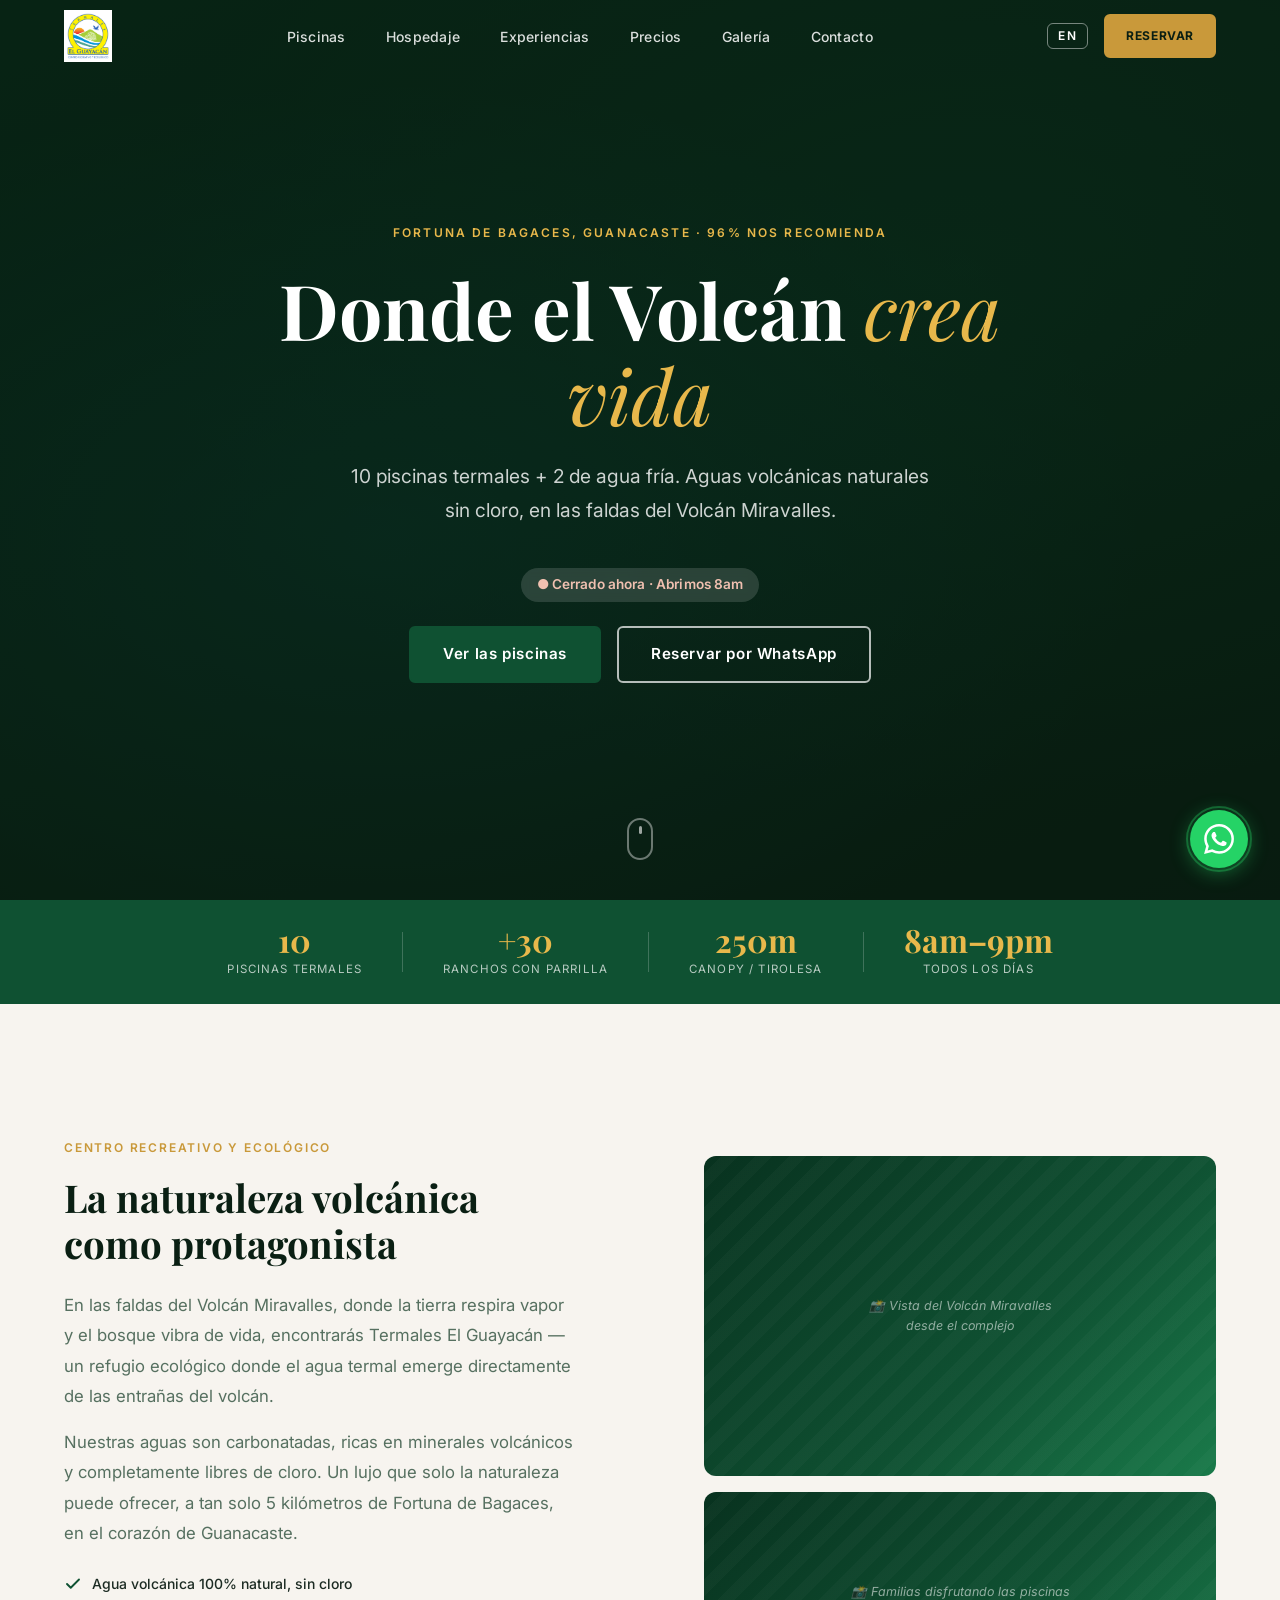
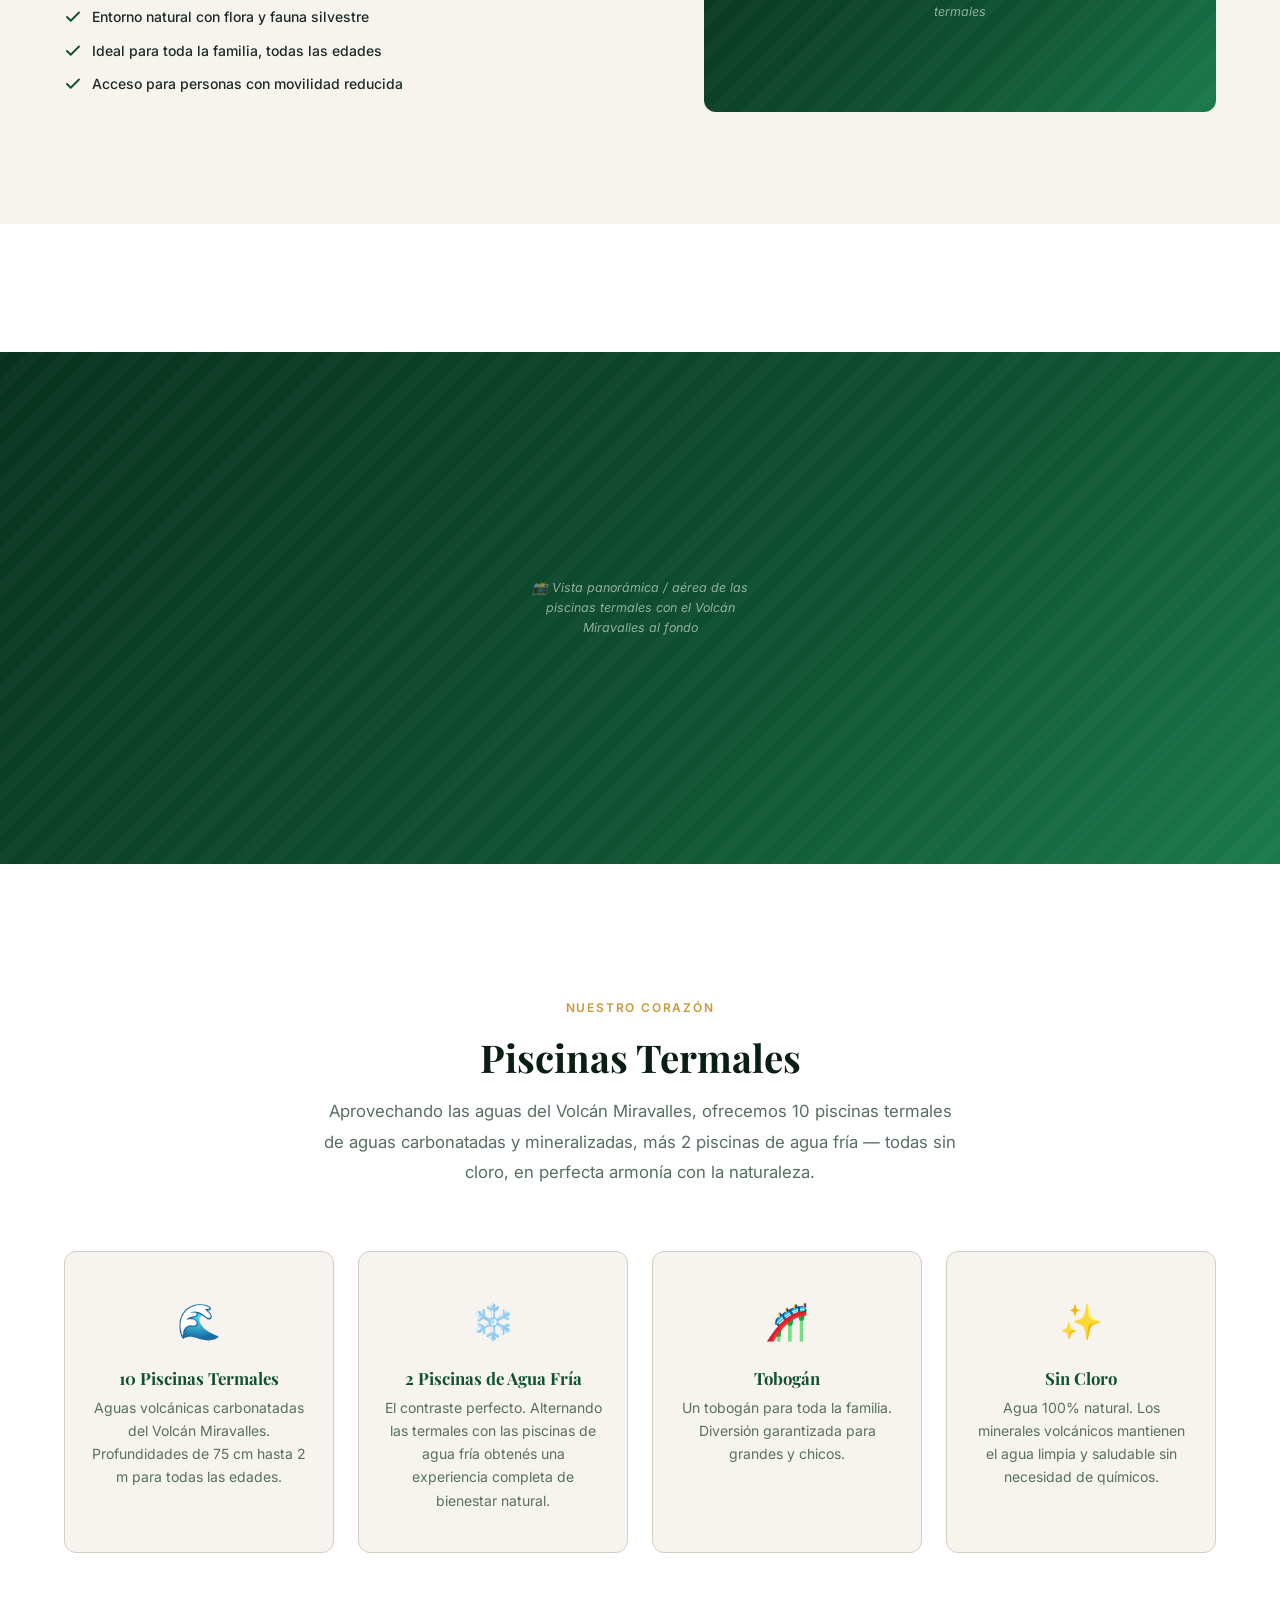
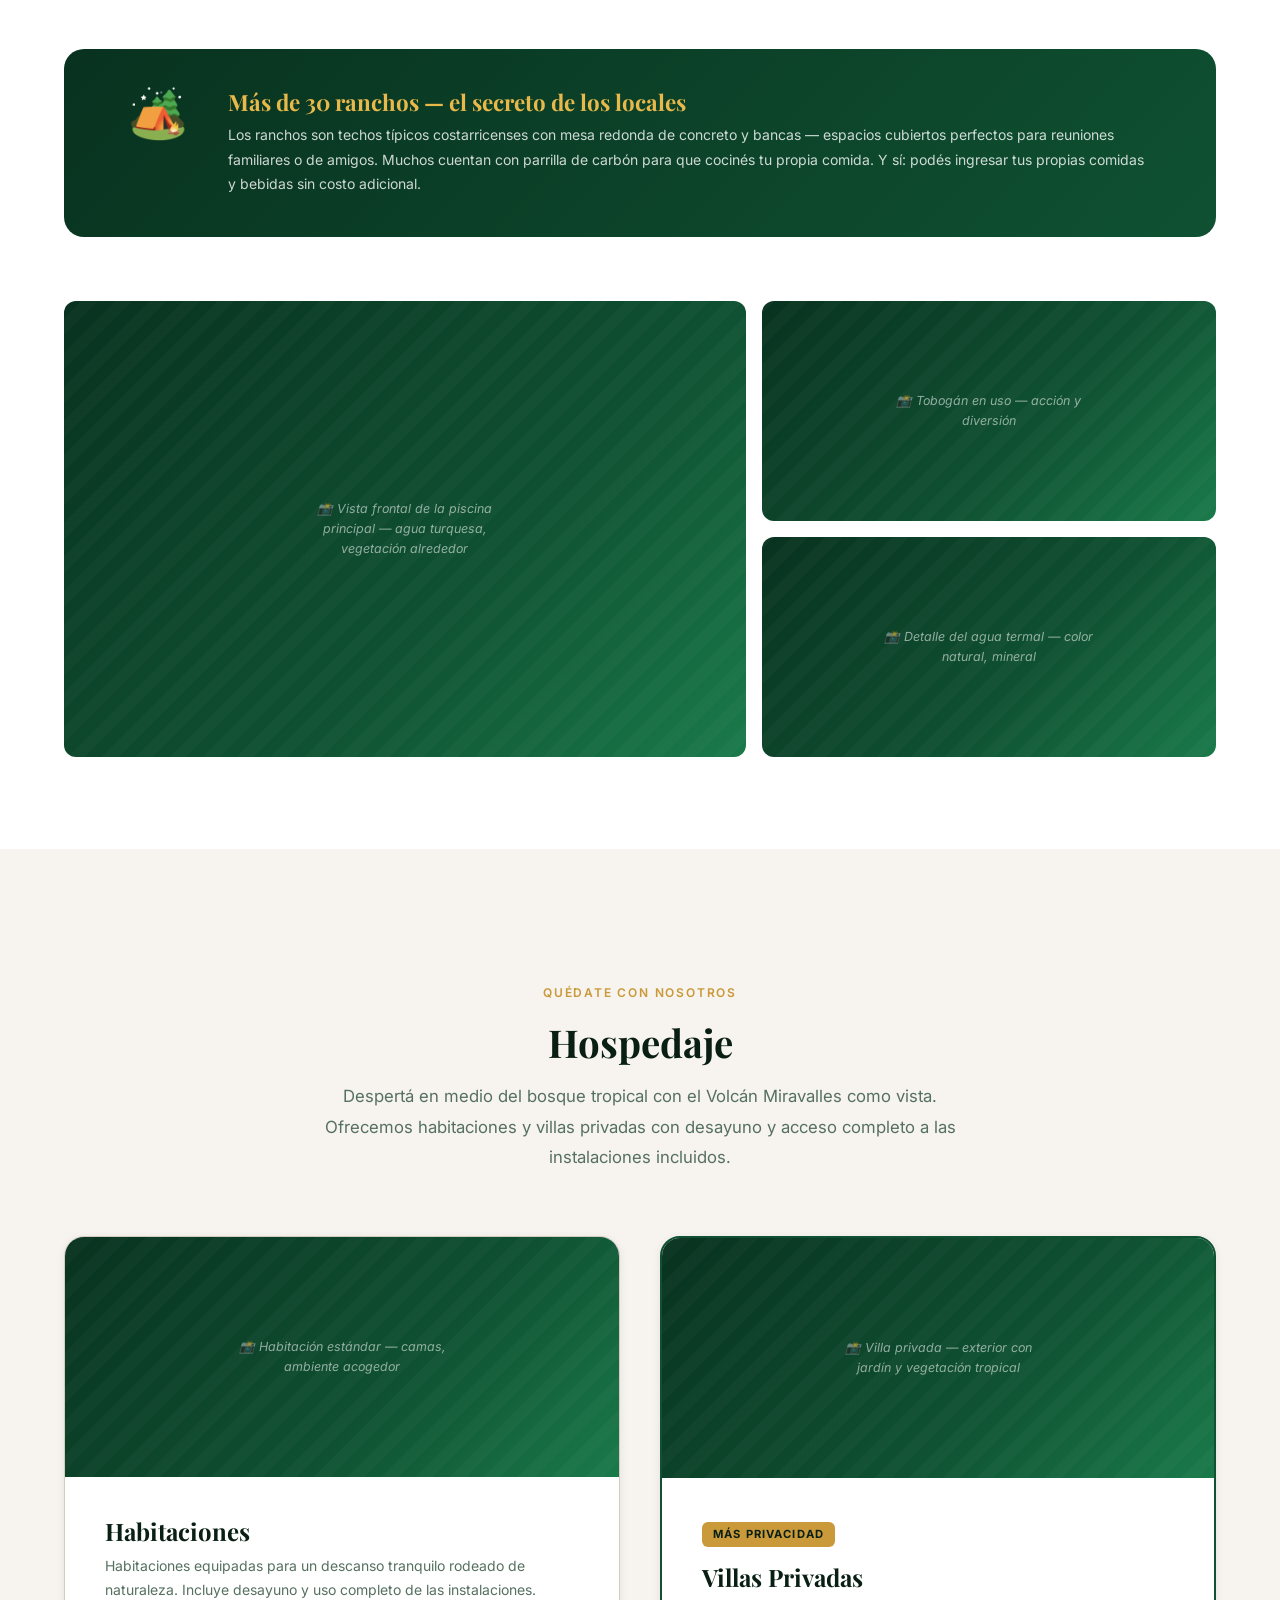
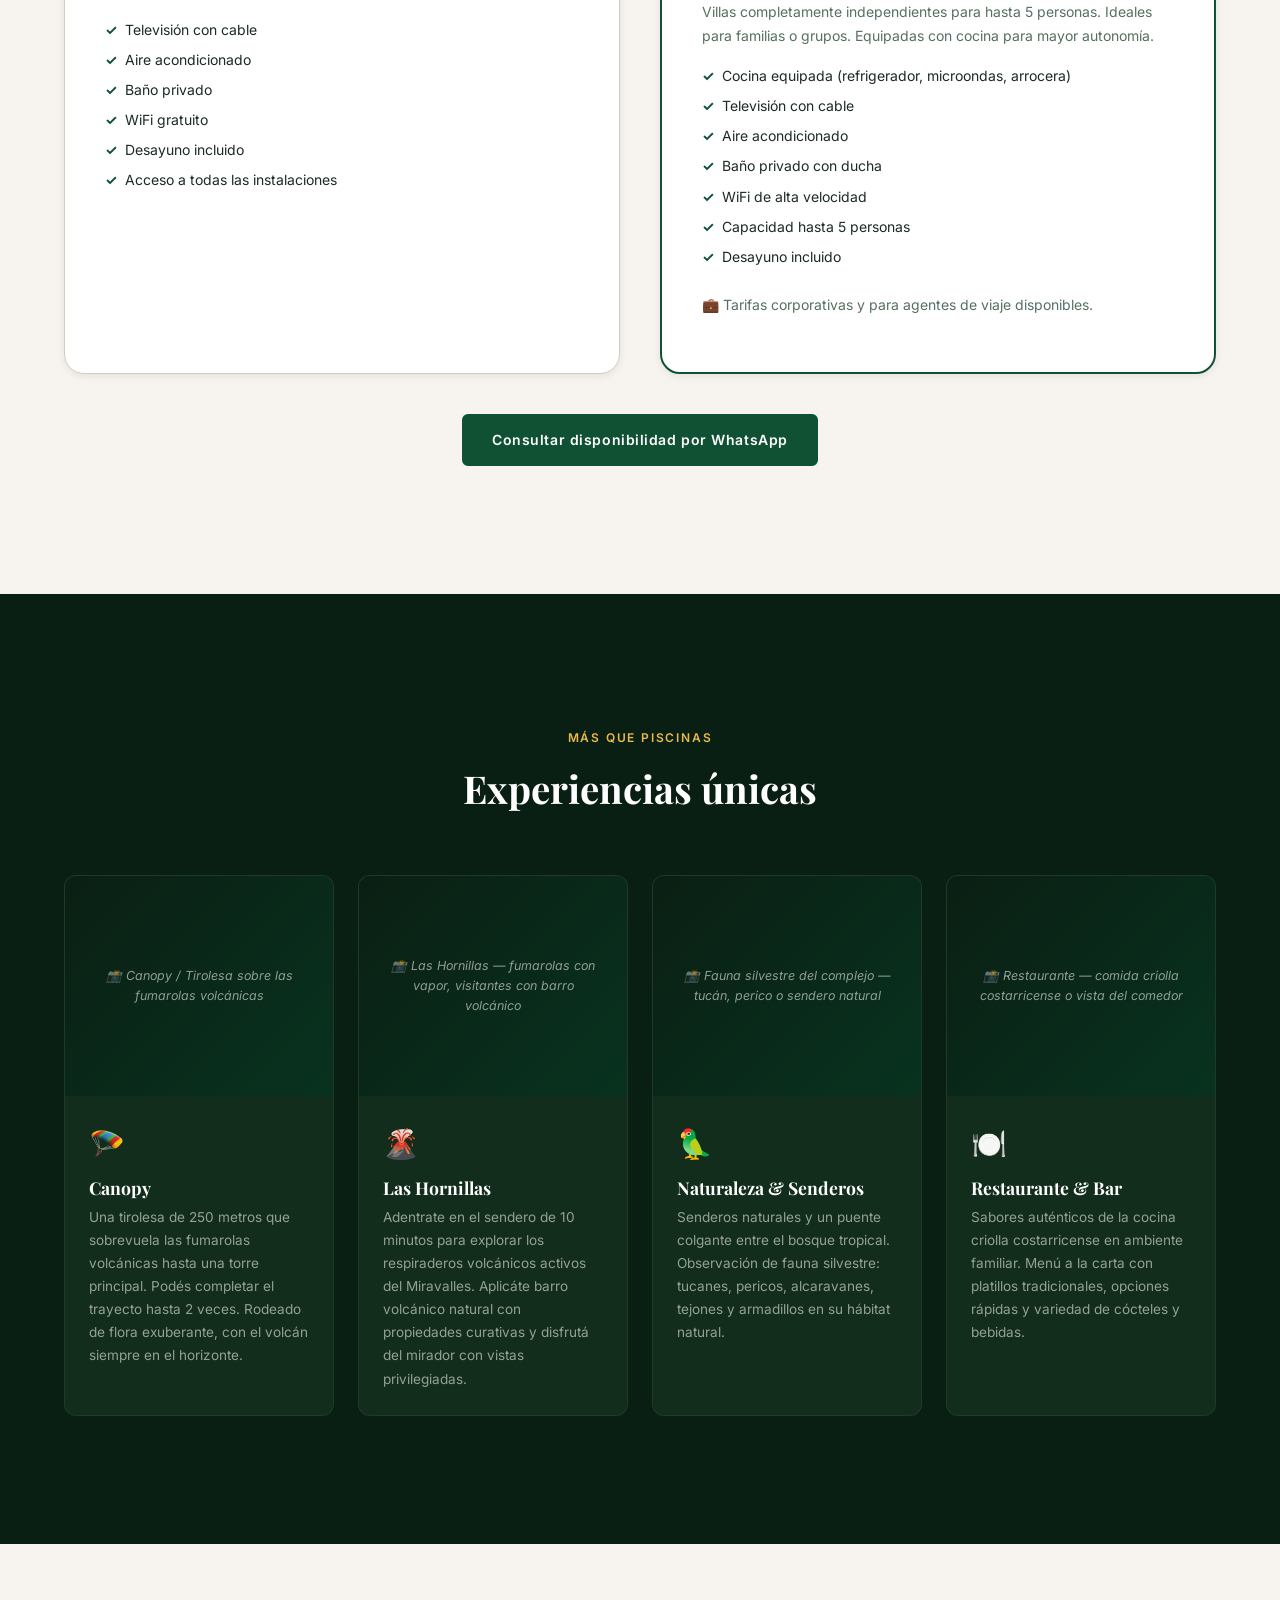
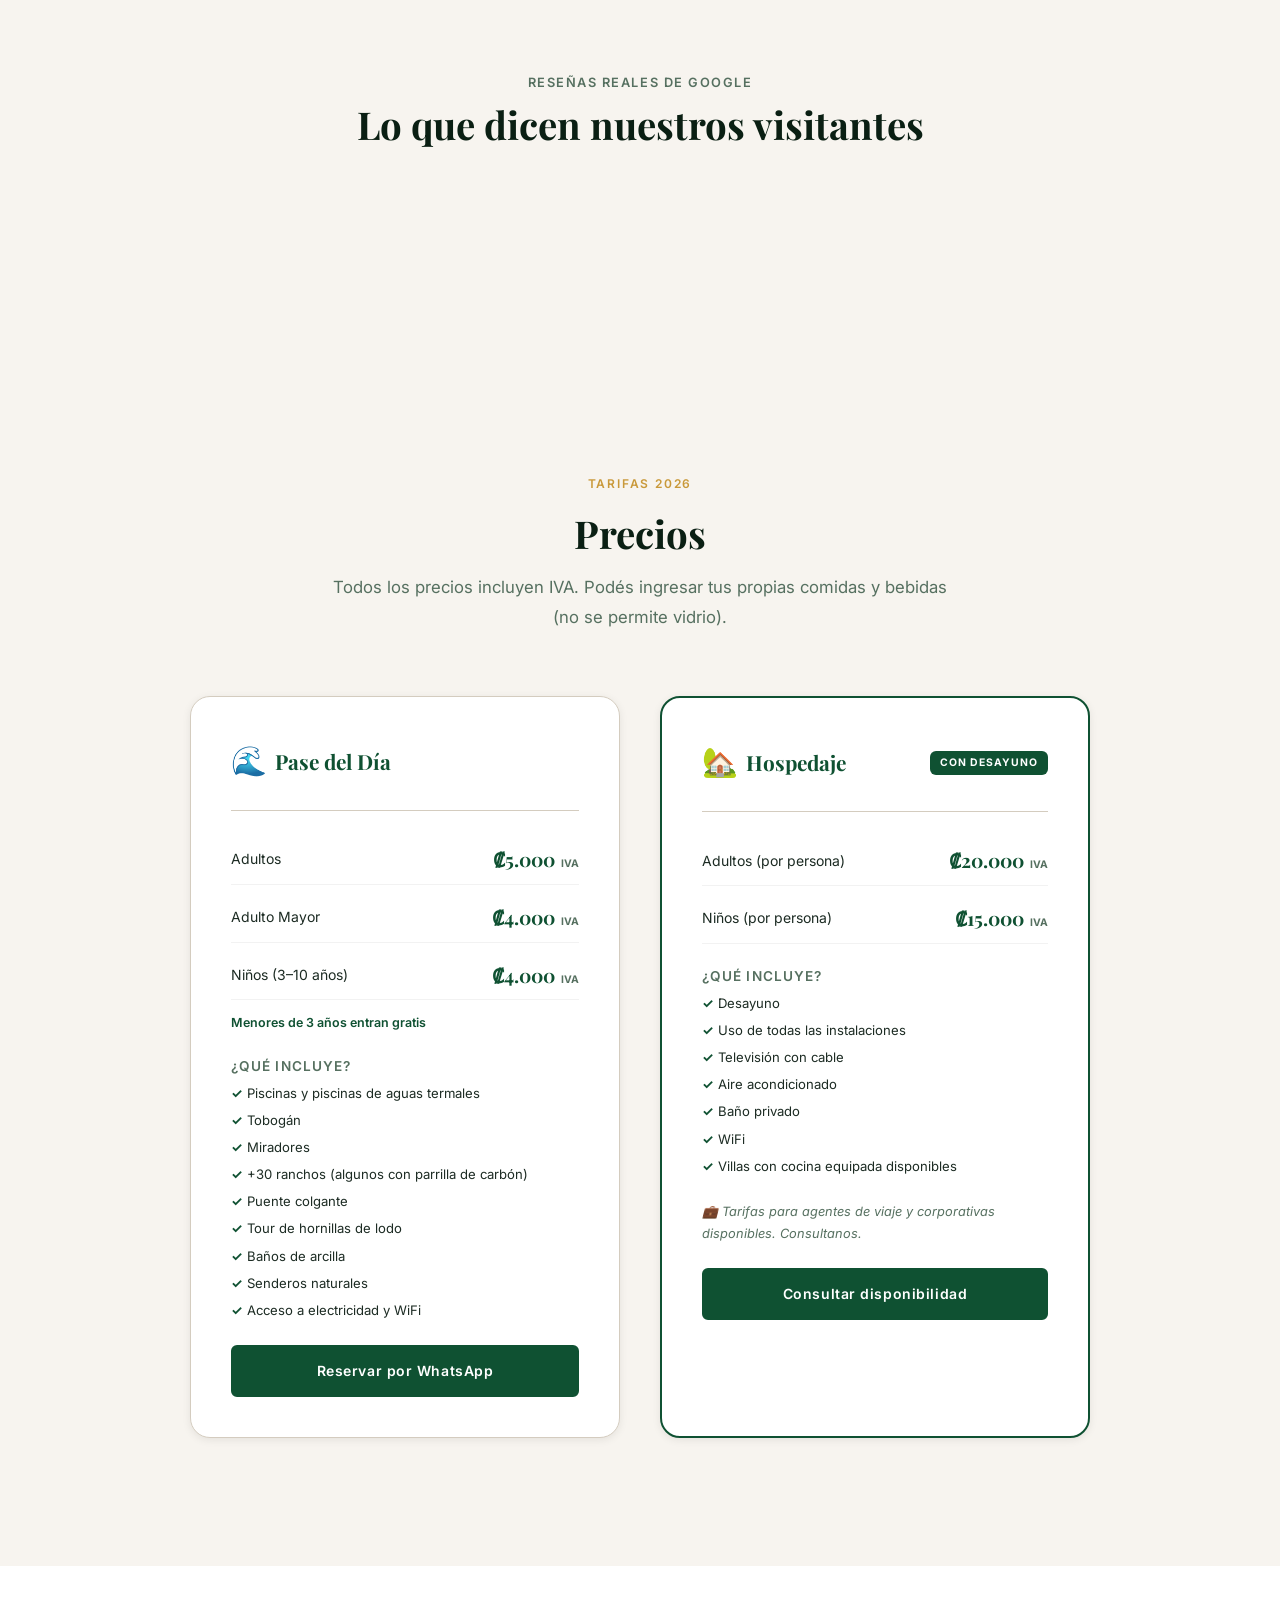
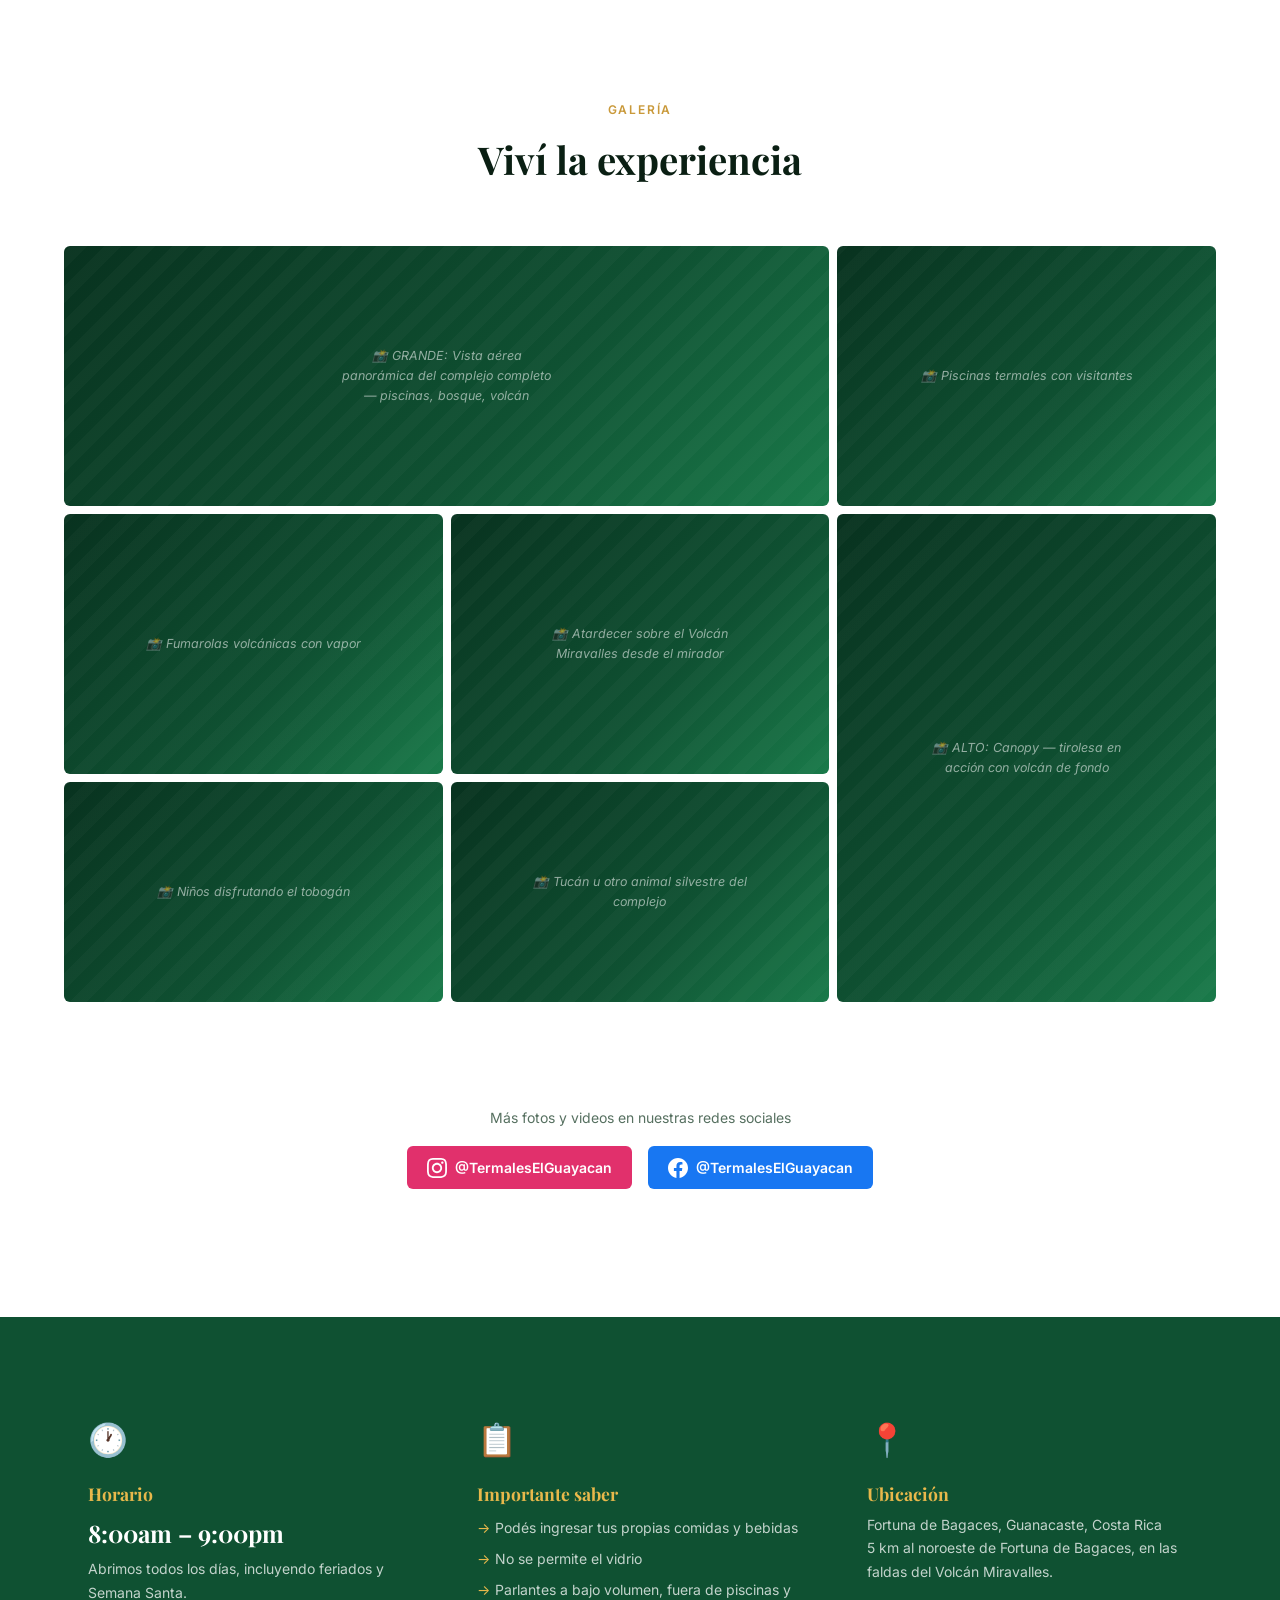
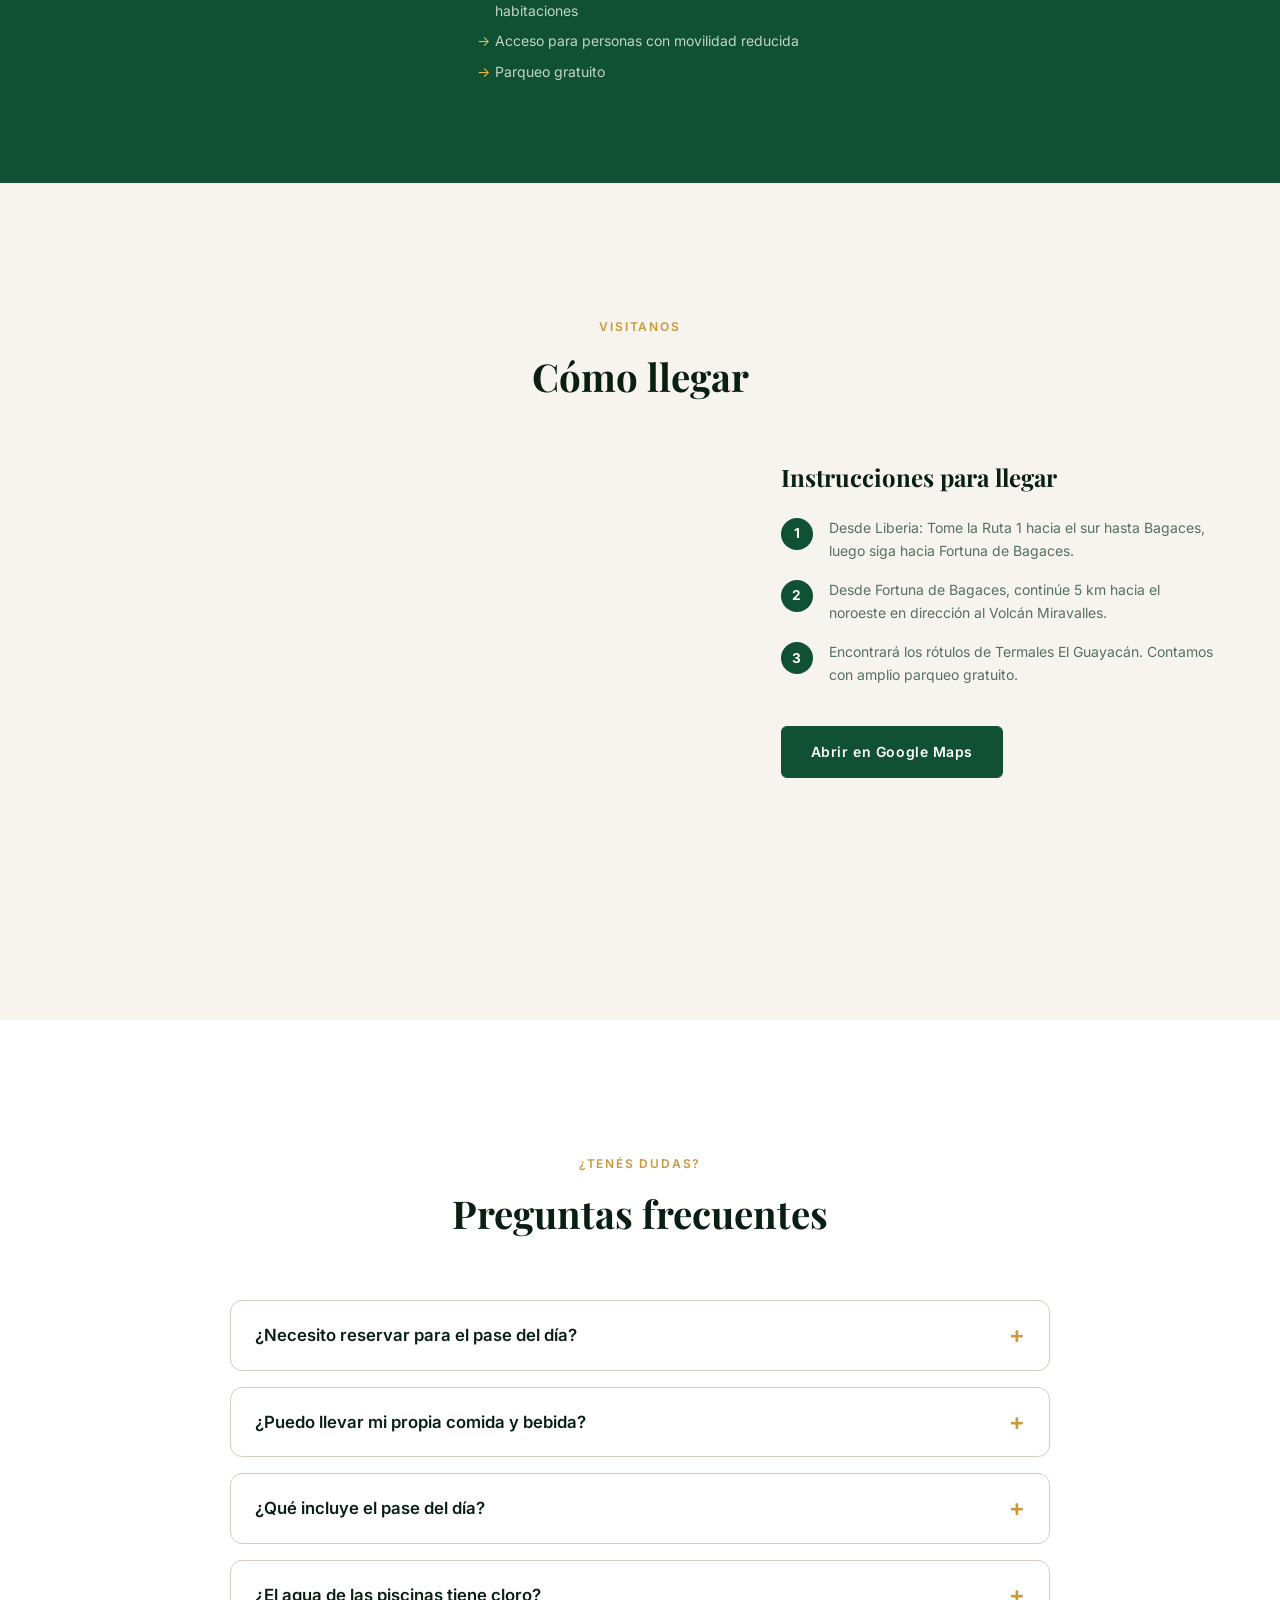
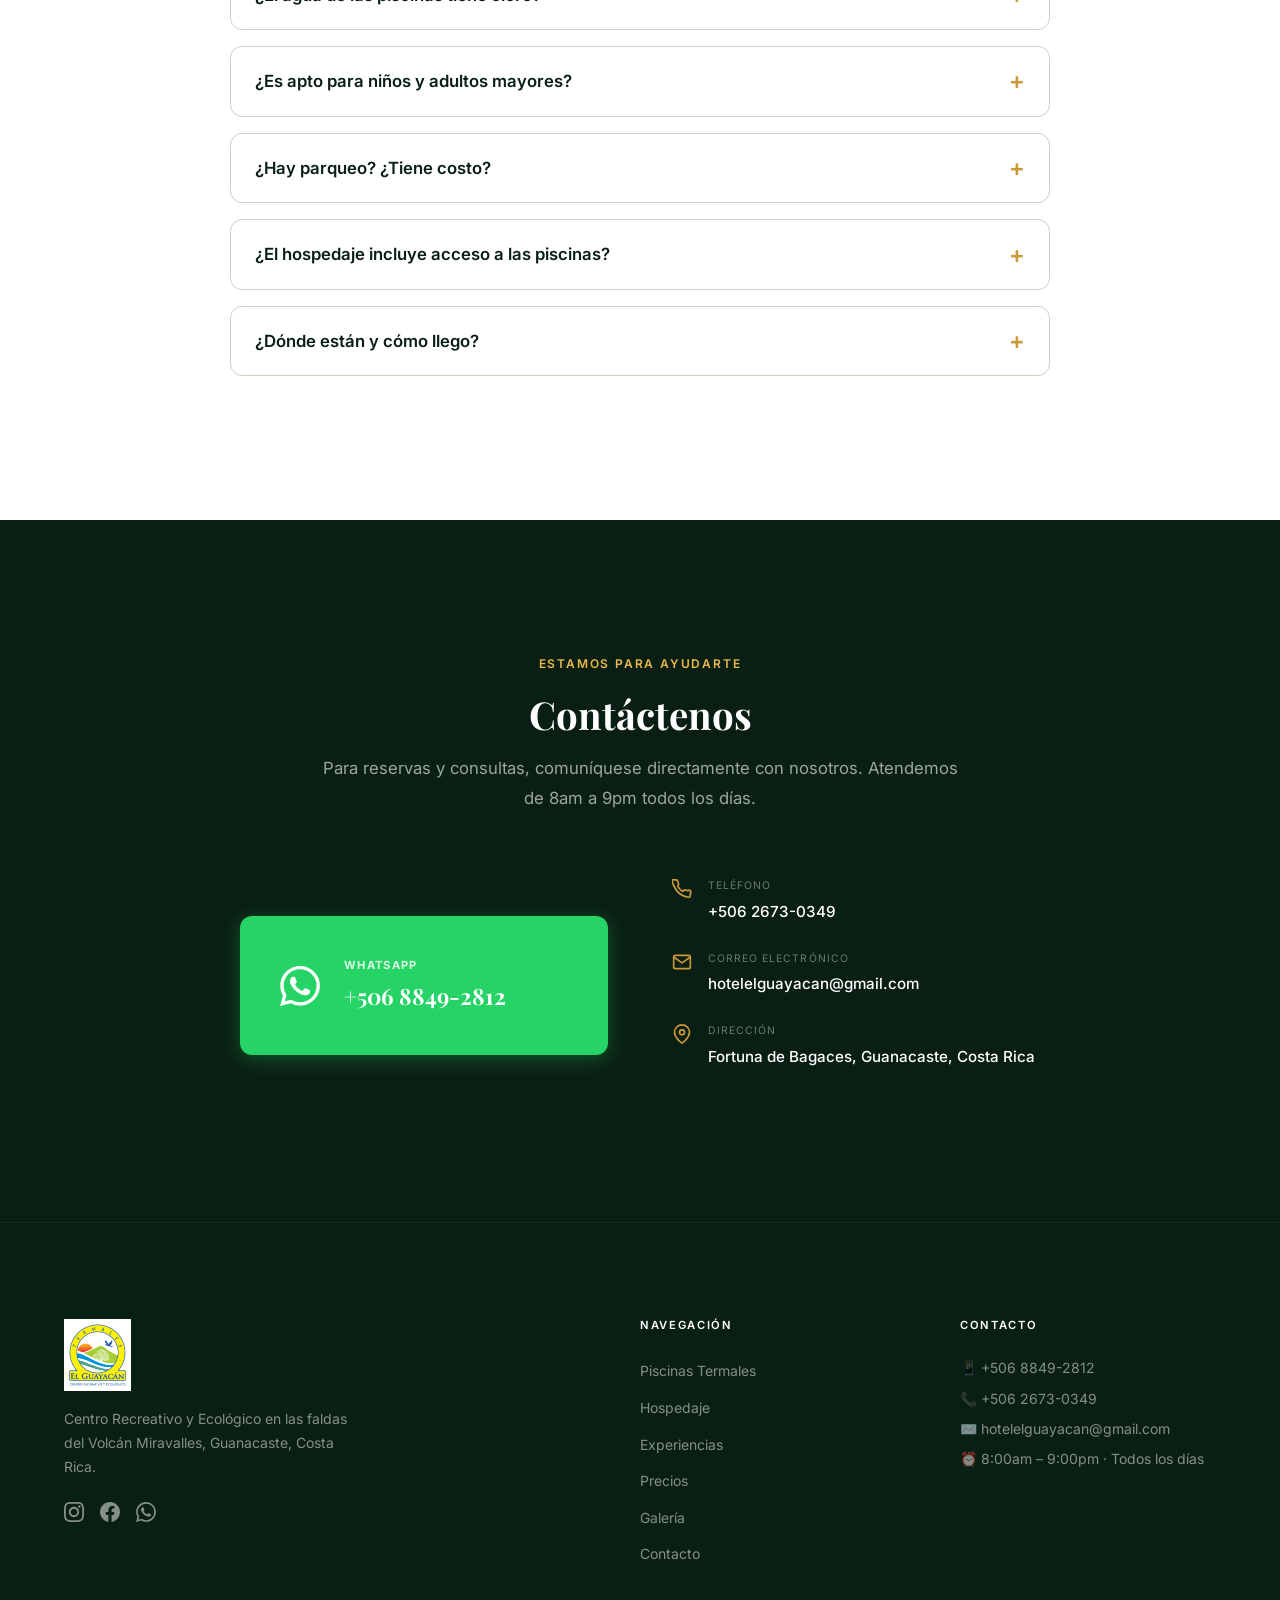
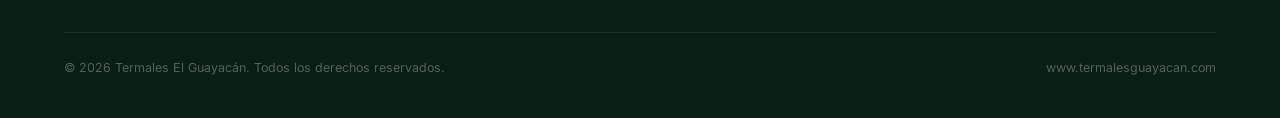
==== 1/index.html @ 73596591 "chore(previews): deploy comparativo de las 6 versiones en subrutas Rama de preview (no producción) q" ====
<!DOCTYPE html>
<html lang="es">
<head>
  <meta charset="UTF-8">
  <meta name="viewport" content="width=device-width, initial-scale=1.0">
  <meta name="description" content="Termales El Guayacán — Centro Recreativo y Ecológico en Fortuna de Bagaces, Guanacaste, Costa Rica. 10 piscinas termales naturales del Volcán Miravalles. Abrimos 8am a 9pm todos los días.">
  <meta name="theme-color" content="#0F5132">
  <link rel="canonical" href="https://www.termalesguayacan.com/">

  <!-- Open Graph -->
  <meta property="og:title" content="Termales El Guayacán | Centro Recreativo y Ecológico">
  <meta property="og:description" content="10 piscinas de aguas termales volcánicas naturales, canopy, senderos y hospedaje en las faldas del Volcán Miravalles, Guanacaste, Costa Rica.">
  <meta property="og:image" content="https://www.termalesguayacan.com/logo.png">
  <meta property="og:url" content="https://www.termalesguayacan.com/">
  <meta property="og:type" content="website">
  <meta property="og:site_name" content="Termales El Guayacán">
  <meta property="og:locale" content="es_CR">
  <meta property="og:locale:alternate" content="en_US">

  <!-- Twitter -->
  <meta name="twitter:card" content="summary_large_image">
  <meta name="twitter:title" content="Termales El Guayacán | Centro Recreativo y Ecológico">
  <meta name="twitter:description" content="10 piscinas de aguas termales volcánicas naturales del Volcán Miravalles, en Guanacaste, Costa Rica.">
  <meta name="twitter:image" content="https://www.termalesguayacan.com/logo.png">

  <title>Termales El Guayacán | Centro Recreativo y Ecológico</title>
  <link rel="icon" type="image/png" href="logo.png">

  <!-- Google Fonts -->
  <link rel="preconnect" href="https://fonts.googleapis.com">
  <link rel="preconnect" href="https://fonts.gstatic.com" crossorigin>
  <link href="https://fonts.googleapis.com/css2?family=Playfair+Display:ital,wght@0,400;0,600;0,700;1,400&family=Inter:wght@300;400;500;600&display=swap" rel="stylesheet">

  <!-- AOS – Animate On Scroll -->
  <link rel="stylesheet" href="https://unpkg.com/aos@2.3.4/dist/aos.css">

  <link rel="stylesheet" href="css/style.css">

  <!-- =====================================================
       DATOS ESTRUCTURADOS (Schema.org JSON-LD)
       ⚠️ VERIFICAR: reemplazá latitude/longitude por las coordenadas
       EXACTAS de tu Google Business Profile (Maps → clic derecho en el
       pin → copiar coordenadas). Los valores actuales son aproximados.
  ===================================================== -->
  <script type="application/ld+json">
  {
    "@context": "https://schema.org",
    "@type": "Resort",
    "@id": "https://www.termalesguayacan.com/#resort",
    "name": "Termales El Guayacán",
    "alternateName": "Centro Recreativo y Ecológico El Guayacán",
    "description": "Centro Recreativo y Ecológico en las faldas del Volcán Miravalles, Guanacaste, Costa Rica. 10 piscinas termales de aguas volcánicas naturales sin cloro + 2 de agua fría, canopy, senderos, hospedaje y restaurante.",
    "url": "https://www.termalesguayacan.com/",
    "logo": "https://www.termalesguayacan.com/logo.png",
    "image": "https://www.termalesguayacan.com/logo.png",
    "telephone": "+506 2673-0349",
    "email": "hotelelguayacan@gmail.com",
    "priceRange": "₡₡",
    "currenciesAccepted": "CRC",
    "paymentAccepted": "Efectivo, Tarjeta",
    "address": {
      "@type": "PostalAddress",
      "streetAddress": "5 km al noroeste de Fortuna de Bagaces, faldas del Volcán Miravalles",
      "addressLocality": "Fortuna de Bagaces",
      "addressRegion": "Guanacaste",
      "addressCountry": "CR"
    },
    "geo": {
      "@type": "GeoCoordinates",
      "latitude": "10.69860",
      "longitude": "-85.15320"
    },
    "hasMap": "https://maps.google.com/maps?q=Termales+El+Guayacan+Fortuna+de+Bagaces+Costa+Rica",
    "openingHoursSpecification": [{
      "@type": "OpeningHoursSpecification",
      "dayOfWeek": ["Monday","Tuesday","Wednesday","Thursday","Friday","Saturday","Sunday"],
      "opens": "08:00",
      "closes": "21:00"
    }],
    "amenityFeature": [
      { "@type": "LocationFeatureSpecification", "name": "10 piscinas termales sin cloro", "value": true },
      { "@type": "LocationFeatureSpecification", "name": "2 piscinas de agua fría", "value": true },
      { "@type": "LocationFeatureSpecification", "name": "Canopy / Tirolesa 250m", "value": true },
      { "@type": "LocationFeatureSpecification", "name": "Restaurante & Bar", "value": true },
      { "@type": "LocationFeatureSpecification", "name": "WiFi gratuito", "value": true },
      { "@type": "LocationFeatureSpecification", "name": "Parqueo gratuito", "value": true },
      { "@type": "LocationFeatureSpecification", "name": "Acceso para movilidad reducida", "value": true }
    ],
    "makesOffer": {
      "@type": "Offer",
      "name": "Pase del Día — Adultos",
      "price": "5000",
      "priceCurrency": "CRC",
      "description": "Acceso a piscinas termales, tobogán, miradores, ranchos, puente colgante, tour de hornillas de lodo y senderos. Incluye IVA."
    },
    "sameAs": [
      "https://www.instagram.com/termaleselguayacan/",
      "https://www.facebook.com/CentroRecreativoyEcologicoElGuayacan"
    ]
  }
  </script>
</head>
<body>

  <!-- Skip link — accesibilidad por teclado -->
  <a href="#inicio" class="skip-link" data-es="Saltar al contenido" data-en="Skip to content">Saltar al contenido</a>

  <!-- =====================================================
       NAVBAR
  ===================================================== -->
  <nav class="navbar" id="navbar">
    <div class="nav-container">
      <a href="#inicio" class="nav-logo">
        <img src="logo.png" alt="Termales El Guayacán">
      </a>

      <ul class="nav-links" id="navLinks">
        <li><a href="#piscinas"      data-es="Piscinas"      data-en="Pools">Piscinas</a></li>
        <li><a href="#hospedaje"     data-es="Hospedaje"     data-en="Lodging">Hospedaje</a></li>
        <li><a href="#experiencias"  data-es="Experiencias"  data-en="Experiences">Experiencias</a></li>
        <li><a href="#precios"       data-es="Precios"       data-en="Prices">Precios</a></li>
        <li><a href="#galeria"       data-es="Galería"       data-en="Gallery">Galería</a></li>
        <li><a href="#contacto"      data-es="Contacto"      data-en="Contact">Contacto</a></li>
      </ul>

      <div class="nav-actions">
        <button class="lang-toggle" id="langToggle" aria-label="Cambiar idioma">EN</button>
        <a href="https://wa.me/50688492812?text=Hola%2C%20me%20interesa%20información%20sobre%20Termales%20El%20Guayacán"
           class="btn-nav-reservar" target="_blank" rel="noopener"
           data-es="Reservar" data-en="Book Now">Reservar</a>
        <button class="hamburger" id="hamburger" aria-label="Menú">
          <span></span><span></span><span></span>
        </button>
      </div>
    </div>

    <!-- Mobile Menu -->
    <div class="mobile-menu" id="mobileMenu" aria-hidden="true">
      <ul>
        <li><a href="#piscinas"      data-es="Piscinas"      data-en="Pools">Piscinas</a></li>
        <li><a href="#hospedaje"     data-es="Hospedaje"     data-en="Lodging">Hospedaje</a></li>
        <li><a href="#experiencias"  data-es="Experiencias"  data-en="Experiences">Experiencias</a></li>
        <li><a href="#precios"       data-es="Precios"       data-en="Prices">Precios</a></li>
        <li><a href="#galeria"       data-es="Galería"       data-en="Gallery">Galería</a></li>
        <li><a href="#contacto"      data-es="Contacto"      data-en="Contact">Contacto</a></li>
      </ul>
      <a href="https://wa.me/50688492812?text=Hola%2C%20me%20interesa%20información%20sobre%20Termales%20El%20Guayacán"
         class="btn-primary mobile-cta" target="_blank" rel="noopener"
         data-es="Reservar por WhatsApp" data-en="Book via WhatsApp">Reservar por WhatsApp</a>
    </div>
  </nav>

  <!-- =====================================================
       HERO
  ===================================================== -->
  <section class="hero" id="inicio">
    <!--
      PLACEHOLDER #1 — FOTO HERO
      Imagen de fondo del hero: vista aérea del complejo con todas las piscinas termales,
      el bosque verde y el Volcán Miravalles imponente al fondo.
      Ideal: foto tomada al amanecer o atardecer para luz dramática y cálida.
      Tamaño recomendado: mínimo 1920×1080px, orientación horizontal.
    -->
    <div class="hero-overlay"></div>
    <div class="hero-content">
      <p class="hero-eyebrow"
         data-es="Fortuna de Bagaces, Guanacaste · 96% nos recomienda"
         data-en="Fortuna de Bagaces, Guanacaste · 96% would recommend">
        Fortuna de Bagaces, Guanacaste · 96% nos recomienda
      </p>
      <h1 class="hero-title">
        <span class="hero-line1" data-es="Donde el Volcán" data-en="Where the Volcano">Donde el Volcán</span>
        <em class="hero-line2" data-es="crea vida" data-en="Creates Life">crea vida</em>
      </h1>
      <p class="hero-subtitle"
         data-es="10 piscinas termales + 2 de agua fría. Aguas volcánicas naturales sin cloro, en las faldas del Volcán Miravalles."
         data-en="10 thermal pools + 2 cold water pools. Natural volcanic water, chlorine-free, on the slopes of Volcán Miravalles.">
        10 piscinas termales + 2 de agua fría. Aguas volcánicas naturales sin cloro, en las faldas del Volcán Miravalles.
      </p>
      <span class="open-status" id="openStatus" aria-live="polite"></span>
      <div class="hero-ctas">
        <a href="#piscinas" class="btn-primary"
           data-es="Ver las piscinas" data-en="See the pools">Ver las piscinas</a>
        <a href="https://wa.me/50688492812?text=Hola%2C%20me%20interesa%20información%20sobre%20Termales%20El%20Guayacán"
           class="btn-outline" target="_blank" rel="noopener"
           data-es="Reservar por WhatsApp" data-en="Book via WhatsApp">Reservar por WhatsApp</a>
      </div>
    </div>
    <div class="hero-scroll-hint" aria-hidden="true">
      <div class="scroll-mouse"><div class="scroll-wheel"></div></div>
    </div>
  </section>

  <!-- =====================================================
       STATS BAR
  ===================================================== -->
  <div class="stats-bar">
    <div class="stat-item">
      <span class="stat-number">10</span>
      <span class="stat-label" data-es="Piscinas Termales" data-en="Thermal Pools">Piscinas Termales</span>
    </div>
    <div class="stat-divider" aria-hidden="true"></div>
    <div class="stat-item">
      <span class="stat-number">+30</span>
      <span class="stat-label" data-es="Ranchos con parrilla" data-en="Picnic Shelters">Ranchos con parrilla</span>
    </div>
    <div class="stat-divider" aria-hidden="true"></div>
    <div class="stat-item">
      <span class="stat-number">250m</span>
      <span class="stat-label" data-es="Canopy / Tirolesa" data-en="Canopy Zip Line">Canopy / Tirolesa</span>
    </div>
    <div class="stat-divider" aria-hidden="true"></div>
    <div class="stat-item">
      <span class="stat-number">8am–9pm</span>
      <span class="stat-label" data-es="Todos los días" data-en="Every Day">Todos los días</span>
    </div>
  </div>

  <!-- =====================================================
       ABOUT
  ===================================================== -->
  <section class="section about-section" id="sobre-nosotros">
    <div class="container">
      <div class="about-grid">
        <div class="about-text" data-aos="fade-right" data-aos-duration="800">
          <span class="section-eyebrow"
                data-es="Centro Recreativo y Ecológico"
                data-en="Recreational & Ecological Center">Centro Recreativo y Ecológico</span>
          <h2 data-es="La naturaleza volcánica como protagonista"
              data-en="Volcanic nature as the protagonist">
            La naturaleza volcánica como protagonista
          </h2>
          <p data-es="En las faldas del Volcán Miravalles, donde la tierra respira vapor y el bosque vibra de vida, encontrarás Termales El Guayacán — un refugio ecológico donde el agua termal emerge directamente de las entrañas del volcán."
             data-en="On the slopes of Volcán Miravalles, where the earth breathes steam and the forest vibrates with life, you will find Termales El Guayacán — an ecological refuge where thermal water emerges directly from the volcano's depths.">
            En las faldas del Volcán Miravalles, donde la tierra respira vapor y el bosque vibra de vida, encontrarás Termales El Guayacán — un refugio ecológico donde el agua termal emerge directamente de las entrañas del volcán.
          </p>
          <p data-es="Nuestras aguas son carbonatadas, ricas en minerales volcánicos y completamente libres de cloro. Un lujo que solo la naturaleza puede ofrecer, a tan solo 5 kilómetros de Fortuna de Bagaces, en el corazón de Guanacaste."
             data-en="Our waters are carbonated, rich in volcanic minerals and completely chlorine-free. A luxury that only nature can provide, just 5 kilometers from Fortuna de Bagaces, in the heart of Guanacaste.">
            Nuestras aguas son carbonatadas, ricas en minerales volcánicos y completamente libres de cloro. Un lujo que solo la naturaleza puede ofrecer, a tan solo 5 kilómetros de Fortuna de Bagaces, en el corazón de Guanacaste.
          </p>
          <ul class="feature-list">
            <li>
              <svg xmlns="http://www.w3.org/2000/svg" width="18" height="18" viewBox="0 0 24 24" fill="none" stroke="currentColor" stroke-width="2.5" stroke-linecap="round" stroke-linejoin="round"><polyline points="20 6 9 17 4 12"/></svg>
              <span data-es="Agua volcánica 100% natural, sin cloro"
                    data-en="100% natural volcanic water, chlorine-free">Agua volcánica 100% natural, sin cloro</span>
            </li>
            <li>
              <svg xmlns="http://www.w3.org/2000/svg" width="18" height="18" viewBox="0 0 24 24" fill="none" stroke="currentColor" stroke-width="2.5" stroke-linecap="round" stroke-linejoin="round"><polyline points="20 6 9 17 4 12"/></svg>
              <span data-es="Entorno natural con flora y fauna silvestre"
                    data-en="Natural setting with wild flora and fauna">Entorno natural con flora y fauna silvestre</span>
            </li>
            <li>
              <svg xmlns="http://www.w3.org/2000/svg" width="18" height="18" viewBox="0 0 24 24" fill="none" stroke="currentColor" stroke-width="2.5" stroke-linecap="round" stroke-linejoin="round"><polyline points="20 6 9 17 4 12"/></svg>
              <span data-es="Ideal para toda la familia, todas las edades"
                    data-en="Ideal for the whole family, all ages">Ideal para toda la familia, todas las edades</span>
            </li>
            <li>
              <svg xmlns="http://www.w3.org/2000/svg" width="18" height="18" viewBox="0 0 24 24" fill="none" stroke="currentColor" stroke-width="2.5" stroke-linecap="round" stroke-linejoin="round"><polyline points="20 6 9 17 4 12"/></svg>
              <span data-es="Acceso para personas con movilidad reducida"
                    data-en="Accessible for people with reduced mobility">Acceso para personas con movilidad reducida</span>
            </li>
          </ul>
        </div>

        <div class="about-images" data-aos="fade-left" data-aos-duration="800">
          <div class="about-img-main img-placeholder">
            <!--
              PLACEHOLDER #2 — Vista del Volcán Miravalles desde las instalaciones del complejo.
              Laderas verdes en primer plano, volcán al fondo, cielo dramático.
            -->
            <span class="placeholder-label">📸 Vista del Volcán Miravalles desde el complejo</span>
          </div>
          <div class="about-img-secondary img-placeholder">
            <!--
              PLACEHOLDER #3 — Familias disfrutando de las piscinas termales.
              Ambiente alegre, agua clara, vegetación alrededor.
            -->
            <span class="placeholder-label">📸 Familias disfrutando las piscinas termales</span>
          </div>
        </div>
      </div>
    </div>
  </section>

  <!-- =====================================================
       PISCINAS TERMALES
  ===================================================== -->
  <section class="section piscinas-section" id="piscinas">
    <div class="piscinas-hero-img img-placeholder">
      <!--
        PLACEHOLDER #4 — FOTO PANORÁMICA DE PISCINAS
        Vista aérea o panorámica de todas las piscinas termales,
        idealmente mostrando el color turquesa-verde del agua y el volcán al fondo.
        Tamaño recomendado: 1920×700px aprox, orientación horizontal.
      -->
      <span class="placeholder-label">📸 Vista panorámica / aérea de las piscinas termales con el Volcán Miravalles al fondo</span>
    </div>

    <div class="container">
      <div class="section-header text-center" data-aos="fade-up">
        <span class="section-eyebrow" data-es="Nuestro corazón" data-en="Our heart">Nuestro corazón</span>
        <h2 data-es="Piscinas Termales" data-en="Thermal Pools">Piscinas Termales</h2>
        <p class="section-intro"
           data-es="Aprovechando las aguas del Volcán Miravalles, ofrecemos 10 piscinas termales de aguas carbonatadas y mineralizadas, más 2 piscinas de agua fría — todas sin cloro, en perfecta armonía con la naturaleza."
           data-en="Harnessing the waters of Volcán Miravalles, we offer 10 thermal pools of carbonated and mineralized waters, plus 2 cold water pools — all chlorine-free, in perfect harmony with nature.">
          Aprovechando las aguas del Volcán Miravalles, ofrecemos 10 piscinas termales de aguas carbonatadas y mineralizadas, más 2 piscinas de agua fría — todas sin cloro, en perfecta armonía con la naturaleza.
        </p>
      </div>

      <div class="pool-features" data-aos="fade-up" data-aos-delay="100">
        <div class="pool-feat">
          <div class="pool-feat-icon">🌊</div>
          <h3 data-es="10 Piscinas Termales" data-en="10 Thermal Pools">10 Piscinas Termales</h3>
          <p data-es="Aguas volcánicas carbonatadas del Volcán Miravalles. Profundidades de 75 cm hasta 2 m para todas las edades."
             data-en="Carbonated volcanic waters from Volcán Miravalles. Depths from 75 cm to 2 m for all ages.">
            Aguas volcánicas carbonatadas del Volcán Miravalles. Profundidades de 75 cm hasta 2 m para todas las edades.
          </p>
        </div>
        <div class="pool-feat">
          <div class="pool-feat-icon">❄️</div>
          <h3 data-es="2 Piscinas de Agua Fría" data-en="2 Cold Water Pools">2 Piscinas de Agua Fría</h3>
          <p data-es="El contraste perfecto. Alternando las termales con las piscinas de agua fría obtenés una experiencia completa de bienestar natural."
             data-en="The perfect contrast. Alternating between thermal and cold pools gives you a complete natural wellness experience.">
            El contraste perfecto. Alternando las termales con las piscinas de agua fría obtenés una experiencia completa de bienestar natural.
          </p>
        </div>
        <div class="pool-feat">
          <div class="pool-feat-icon">🎢</div>
          <h3 data-es="Tobogán" data-en="Water Slide">Tobogán</h3>
          <p data-es="Un tobogán para toda la familia. Diversión garantizada para grandes y chicos."
             data-en="A water slide for the whole family. Guaranteed fun for kids and adults alike.">
            Un tobogán para toda la familia. Diversión garantizada para grandes y chicos.
          </p>
        </div>
        <div class="pool-feat">
          <div class="pool-feat-icon">✨</div>
          <h3 data-es="Sin Cloro" data-en="Chlorine-Free">Sin Cloro</h3>
          <p data-es="Agua 100% natural. Los minerales volcánicos mantienen el agua limpia y saludable sin necesidad de químicos."
             data-en="100% natural water. Volcanic minerals keep the water clean and healthy without any chemicals.">
            Agua 100% natural. Los minerales volcánicos mantienen el agua limpia y saludable sin necesidad de químicos.
          </p>
        </div>
      </div>

      <!-- Ranchos callout -->
      <div class="ranchos-callout" data-aos="fade-up" data-aos-delay="120">
        <div class="ranchos-icon" aria-hidden="true">🏕️</div>
        <div class="ranchos-text">
          <h3 data-es="Más de 30 ranchos — el secreto de los locales"
              data-en="Over 30 ranchos — the locals' secret">
            Más de 30 ranchos — el secreto de los locales
          </h3>
          <p data-es="Los ranchos son techos típicos costarricenses con mesa redonda de concreto y bancas — espacios cubiertos perfectos para reuniones familiares o de amigos. Muchos cuentan con parrilla de carbón para que cocinés tu propia comida. Y sí: podés ingresar tus propias comidas y bebidas sin costo adicional."
             data-en="Ranchos are traditional Costa Rican covered shelters with round concrete tables and benches — perfect for family and friends gatherings. Many include a charcoal grill so you can cook your own food. And yes: you may bring your own food and drinks at no extra charge.">
            Los ranchos son techos típicos costarricenses con mesa redonda de concreto y bancas — espacios cubiertos perfectos para reuniones familiares o de amigos. Muchos cuentan con parrilla de carbón para que cocinés tu propia comida. Y sí: podés ingresar tus propias comidas y bebidas sin costo adicional.
          </p>
        </div>
      </div>

      <div class="piscinas-gallery" data-aos="fade-up" data-aos-delay="150">
        <div class="pg-main img-placeholder">
          <!--
            PLACEHOLDER #5 — Piscina principal desde el nivel del suelo.
            Agua de color turquesa-verde, palmeras o vegetación alrededor,
            visitantes disfrutando, ambiente alegre y relajado.
          -->
          <span class="placeholder-label">📸 Vista frontal de la piscina principal — agua turquesa, vegetación alrededor</span>
        </div>
        <div class="pg-col">
          <div class="img-placeholder">
            <!--
              PLACEHOLDER #6 — Tobogán en uso.
              Alguien deslizándose o vista del tobogán con el bosque de fondo.
            -->
            <span class="placeholder-label">📸 Tobogán en uso — acción y diversión</span>
          </div>
          <div class="img-placeholder">
            <!--
              PLACEHOLDER #7 — Detalle del agua termal.
              Primer plano del agua, su color natural azul-verdoso,
              quizás con burbujas o el borde de la piscina visible.
            -->
            <span class="placeholder-label">📸 Detalle del agua termal — color natural, mineral</span>
          </div>
        </div>
      </div>
    </div>
  </section>

  <!-- =====================================================
       HOSPEDAJE
  ===================================================== -->
  <section class="section hospedaje-section" id="hospedaje">
    <div class="container">
      <div class="section-header text-center" data-aos="fade-up">
        <span class="section-eyebrow" data-es="Quédate con nosotros" data-en="Stay with us">Quédate con nosotros</span>
        <h2 data-es="Hospedaje" data-en="Lodging">Hospedaje</h2>
        <p class="section-intro"
           data-es="Despertá en medio del bosque tropical con el Volcán Miravalles como vista. Ofrecemos habitaciones y villas privadas con desayuno y acceso completo a las instalaciones incluidos."
           data-en="Wake up in the middle of the tropical forest with Volcán Miravalles as your view. We offer rooms and private villas with breakfast and full access to all facilities included.">
          Despertá en medio del bosque tropical con el Volcán Miravalles como vista. Ofrecemos habitaciones y villas privadas con desayuno y acceso completo a las instalaciones incluidos.
        </p>
      </div>

      <div class="hospedaje-grid">
        <!-- Habitaciones estándar -->
        <div class="hospedaje-card" data-aos="fade-up" data-aos-delay="0">
          <div class="hospedaje-img img-placeholder">
            <!--
              PLACEHOLDER #8 — Habitación estándar.
              Camas bien tendidas, ambiente limpio y acogedor,
              decoración sencilla, ventana con vista al exterior.
            -->
            <span class="placeholder-label">📸 Habitación estándar — camas, ambiente acogedor</span>
          </div>
          <div class="hospedaje-info">
            <h3 data-es="Habitaciones" data-en="Rooms">Habitaciones</h3>
            <p data-es="Habitaciones equipadas para un descanso tranquilo rodeado de naturaleza. Incluye desayuno y uso completo de las instalaciones."
               data-en="Equipped rooms for a peaceful rest surrounded by nature. Includes breakfast and full use of facilities.">
              Habitaciones equipadas para un descanso tranquilo rodeado de naturaleza.
            </p>
            <ul class="amenity-list">
              <li><span class="check-icon" aria-hidden="true">✓</span>
                  <span data-es="Televisión con cable" data-en="Cable TV">Televisión con cable</span></li>
              <li><span class="check-icon" aria-hidden="true">✓</span>
                  <span data-es="Aire acondicionado" data-en="Air conditioning">Aire acondicionado</span></li>
              <li><span class="check-icon" aria-hidden="true">✓</span>
                  <span data-es="Baño privado" data-en="Private bathroom">Baño privado</span></li>
              <li><span class="check-icon" aria-hidden="true">✓</span>
                  <span data-es="WiFi gratuito" data-en="Free WiFi">WiFi gratuito</span></li>
              <li><span class="check-icon" aria-hidden="true">✓</span>
                  <span data-es="Desayuno incluido" data-en="Breakfast included">Desayuno incluido</span></li>
              <li><span class="check-icon" aria-hidden="true">✓</span>
                  <span data-es="Acceso a todas las instalaciones" data-en="Access to all facilities">Acceso a todas las instalaciones</span></li>
            </ul>
          </div>
        </div>

        <!-- Villas Privadas -->
        <div class="hospedaje-card hospedaje-featured" data-aos="fade-up" data-aos-delay="120">
          <div class="hospedaje-img img-placeholder">
            <!--
              PLACEHOLDER #9 — Villa privada.
              Exterior de una villa rodeada de vegetación tropical,
              amplia, con aspecto acogedor e independiente.
            -->
            <span class="placeholder-label">📸 Villa privada — exterior con jardín y vegetación tropical</span>
          </div>
          <div class="hospedaje-info">
            <span class="hospedaje-badge" data-es="Más privacidad" data-en="More Privacy">Más privacidad</span>
            <h3 data-es="Villas Privadas" data-en="Private Villas">Villas Privadas</h3>
            <p data-es="Villas completamente independientes para hasta 5 personas. Ideales para familias o grupos. Equipadas con cocina para mayor autonomía."
               data-en="Fully independent villas for up to 5 people. Ideal for families or groups. Equipped with a kitchen for greater independence.">
              Villas completamente independientes para hasta 5 personas. Ideales para familias o grupos.
            </p>
            <ul class="amenity-list">
              <li><span class="check-icon" aria-hidden="true">✓</span>
                  <span data-es="Cocina equipada (refrigerador, microondas, arrocera)" data-en="Equipped kitchen (refrigerator, microwave, rice cooker)">Cocina equipada completa</span></li>
              <li><span class="check-icon" aria-hidden="true">✓</span>
                  <span data-es="Televisión con cable" data-en="Cable TV">Televisión con cable</span></li>
              <li><span class="check-icon" aria-hidden="true">✓</span>
                  <span data-es="Aire acondicionado" data-en="Air conditioning">Aire acondicionado</span></li>
              <li><span class="check-icon" aria-hidden="true">✓</span>
                  <span data-es="Baño privado con ducha" data-en="Private bathroom with shower">Baño privado con ducha</span></li>
              <li><span class="check-icon" aria-hidden="true">✓</span>
                  <span data-es="WiFi de alta velocidad" data-en="High-speed WiFi">WiFi de alta velocidad</span></li>
              <li><span class="check-icon" aria-hidden="true">✓</span>
                  <span data-es="Capacidad hasta 5 personas" data-en="Capacity up to 5 people">Capacidad hasta 5 personas</span></li>
              <li><span class="check-icon" aria-hidden="true">✓</span>
                  <span data-es="Desayuno incluido" data-en="Breakfast included">Desayuno incluido</span></li>
            </ul>
            <p class="corporate-note"
               data-es="💼 Tarifas corporativas y para agentes de viaje disponibles."
               data-en="💼 Corporate and travel agent rates available.">
              💼 Tarifas corporativas y para agentes de viaje disponibles.
            </p>
          </div>
        </div>
      </div>

      <div class="text-center" style="margin-top: 2.5rem;" data-aos="fade-up">
        <a href="https://wa.me/50688492812?text=Hola%2C%20quisiera%20información%20sobre%20hospedaje%20en%20Termales%20El%20Guayacán"
           class="btn-primary" target="_blank" rel="noopener"
           data-es="Consultar disponibilidad por WhatsApp" data-en="Check availability via WhatsApp">
          Consultar disponibilidad por WhatsApp
        </a>
      </div>
    </div>
  </section>

  <!-- =====================================================
       EXPERIENCIAS
  ===================================================== -->
  <section class="section experiencias-section" id="experiencias">
    <div class="container">
      <div class="section-header text-center" data-aos="fade-up">
        <span class="section-eyebrow" data-es="Más que piscinas" data-en="More than pools">Más que piscinas</span>
        <h2 data-es="Experiencias únicas" data-en="Unique Experiences">Experiencias únicas</h2>
      </div>

      <div class="experiencias-grid">

        <!-- Canopy -->
        <div class="exp-card" data-aos="fade-up" data-aos-delay="0">
          <div class="exp-img img-placeholder">
            <!--
              PLACEHOLDER #10 — Canopy / Tirolesa.
              Persona haciendo canopy sobre las fumarolas volcánicas,
              con el volcán y el bosque de fondo. Imagen de acción y adrenalina.
            -->
            <span class="placeholder-label">📸 Canopy / Tirolesa sobre las fumarolas volcánicas</span>
          </div>
          <div class="exp-body">
            <div class="exp-icon-wrap">
              <span class="exp-icon" aria-hidden="true">🪂</span>
            </div>
            <h3 data-es="Canopy" data-en="Canopy">Canopy</h3>
            <p data-es="Una tirolesa de 250 metros que sobrevuela las fumarolas volcánicas hasta una torre principal. Podés completar el trayecto hasta 2 veces. Rodeado de flora exuberante, con el volcán siempre en el horizonte."
               data-en="A 250-meter zip line soaring over volcanic fumaroles to a main tower. You can complete the route up to 2 times. Surrounded by lush flora, with the volcano always on the horizon.">
              Una tirolesa de 250 metros que sobrevuela las fumarolas volcánicas hasta una torre principal. Podés completar el trayecto hasta 2 veces.
            </p>
          </div>
        </div>

        <!-- Las Hornillas -->
        <div class="exp-card" data-aos="fade-up" data-aos-delay="100">
          <div class="exp-img img-placeholder">
            <!--
              PLACEHOLDER #11 — Las Hornillas (fumarolas).
              Respiraderos volcánicos con vapor visible,
              visitantes aplicándose barro volcánico en cara o cuerpo.
              Atmósfera única y mística del volcán.
            -->
            <span class="placeholder-label">📸 Las Hornillas — fumarolas con vapor, visitantes con barro volcánico</span>
          </div>
          <div class="exp-body">
            <div class="exp-icon-wrap">
              <span class="exp-icon" aria-hidden="true">🌋</span>
            </div>
            <h3 data-es="Las Hornillas" data-en="The Fumaroles">Las Hornillas</h3>
            <p data-es="Adentrate en el sendero de 10 minutos para explorar los respiraderos volcánicos activos del Miravalles. Aplicáte barro volcánico natural con propiedades curativas y disfrutá del mirador con vistas privilegiadas."
               data-en="Take the 10-minute trail to explore the active volcanic vents of Miravalles. Apply natural volcanic mud with healing properties and enjoy the viewpoint with privileged views.">
              Adentrate en el sendero de 10 minutos para explorar los respiraderos volcánicos activos del Miravalles. Aplicáte barro volcánico natural con propiedades curativas.
            </p>
          </div>
        </div>

        <!-- Naturaleza -->
        <div class="exp-card" data-aos="fade-up" data-aos-delay="200">
          <div class="exp-img img-placeholder">
            <!--
              PLACEHOLDER #12 — Naturaleza y fauna.
              Tucán, perico, alcaraván u otro animal silvestre del lugar,
              o sendero entre la vegetación con puente colgante.
            -->
            <span class="placeholder-label">📸 Fauna silvestre del complejo — tucán, perico o sendero natural</span>
          </div>
          <div class="exp-body">
            <div class="exp-icon-wrap">
              <span class="exp-icon" aria-hidden="true">🦜</span>
            </div>
            <h3 data-es="Naturaleza & Senderos" data-en="Nature & Trails">Naturaleza & Senderos</h3>
            <p data-es="Senderos naturales y un puente colgante entre el bosque tropical. Observación de fauna silvestre: tucanes, pericos, alcaravanes, tejones y armadillos en su hábitat natural."
               data-en="Natural trails and a hanging bridge through the tropical forest. Wildlife watching: toucans, parakeets, herons, coatis and armadillos in their natural habitat.">
              Senderos naturales y un puente colgante entre el bosque tropical. Observación de fauna silvestre: tucanes, pericos, alcaravanes, tejones y armadillos.
            </p>
          </div>
        </div>

        <!-- Restaurante -->
        <div class="exp-card" data-aos="fade-up" data-aos-delay="300">
          <div class="exp-img img-placeholder">
            <!--
              PLACEHOLDER #13 — Restaurante.
              Plato de comida criolla costarricense, o vista del restaurante
              con ambiente familiar, mesas con vista al bosque o las piscinas.
            -->
            <span class="placeholder-label">📸 Restaurante — comida criolla costarricense o vista del comedor</span>
          </div>
          <div class="exp-body">
            <div class="exp-icon-wrap">
              <span class="exp-icon" aria-hidden="true">🍽️</span>
            </div>
            <h3 data-es="Restaurante & Bar" data-en="Restaurant & Bar">Restaurante & Bar</h3>
            <p data-es="Sabores auténticos de la cocina criolla costarricense en ambiente familiar. Menú a la carta con platillos tradicionales, opciones rápidas y variedad de cócteles y bebidas."
               data-en="Authentic flavors of traditional Costa Rican cuisine in a family atmosphere. À la carte menu with traditional dishes, quick options and a variety of cocktails and drinks.">
              Sabores auténticos de la cocina criolla costarricense. Menú a la carta con platillos tradicionales y variedad de cócteles y bebidas.
            </p>
          </div>
        </div>

      </div>
    </div>
  </section>

  <!-- =====================================================
       OPINIONES / TESTIMONIOS
  ===================================================== -->
  <section class="section testimonios-section" id="opiniones">
    <div class="container">
      <p class="reviews-eyebrow" data-aos="fade-up"
         data-es="Reseñas reales de Google" data-en="Real Google reviews">Reseñas reales de Google</p>
      <div class="section-header text-center" data-aos="fade-up">
        <h2 data-es="Lo que dicen nuestros visitantes" data-en="What our visitors say">Lo que dicen nuestros visitantes</h2>
      </div>

      <!-- Widget de reseñas de Google (Featurable) — el script está al final del body -->
      <div data-aos="fade-up">
        <div id="featurable-ad122b03-c322-4758-8b33-d8fdd08db3e1" data-featurable-async></div>
      </div>
    </div>
  </section>

  <!-- =====================================================
       PRECIOS
  ===================================================== -->
  <section class="section precios-section" id="precios">
    <div class="container">
      <div class="section-header text-center" data-aos="fade-up">
        <span class="section-eyebrow" data-es="Tarifas 2026" data-en="2026 Rates">Tarifas 2026</span>
        <h2 data-es="Precios" data-en="Prices">Precios</h2>
        <p class="section-intro"
           data-es="Todos los precios incluyen IVA. Podés ingresar tus propias comidas y bebidas (no se permite vidrio)."
           data-en="All prices include VAT. You may bring your own food and drinks (no glass containers allowed).">
          Todos los precios incluyen IVA. Podés ingresar tus propias comidas y bebidas (no se permite vidrio).
        </p>
      </div>

      <div class="precios-grid">

        <!-- Pase del Día -->
        <div class="precio-card" data-aos="fade-up" data-aos-delay="0">
          <div class="precio-header">
            <span class="precio-icon" aria-hidden="true">🌊</span>
            <h3 data-es="Pase del Día" data-en="Day Pass">Pase del Día</h3>
          </div>
          <div class="precio-rows">
            <div class="precio-row">
              <span data-es="Adultos" data-en="Adults">Adultos</span>
              <span class="precio-amount">₡5.000 <small>IVA</small></span>
            </div>
            <div class="precio-row">
              <span data-es="Adulto Mayor" data-en="Senior">Adulto Mayor</span>
              <span class="precio-amount">₡4.000 <small>IVA</small></span>
            </div>
            <div class="precio-row">
              <span data-es="Niños (3–10 años)" data-en="Children (3–10 yrs)">Niños (3–10 años)</span>
              <span class="precio-amount">₡4.000 <small>IVA</small></span>
            </div>
            <p class="precio-free" data-es="Menores de 3 años entran gratis" data-en="Under 3 years: free entry">
              Menores de 3 años entran gratis
            </p>
          </div>
          <div class="precio-incluye">
            <h4 data-es="¿Qué incluye?" data-en="What's included?">¿Qué incluye?</h4>
            <ul>
              <li data-es="Piscinas y piscinas de aguas termales" data-en="Pools and thermal pools">Piscinas y piscinas de aguas termales</li>
              <li data-es="Tobogán" data-en="Water slide">Tobogán</li>
              <li data-es="Miradores" data-en="Viewpoints">Miradores</li>
              <li data-es="+30 ranchos (algunos con parrilla de carbón)" data-en="+30 ranchos / picnic shelters (some with charcoal grill)">+30 ranchos (algunos con parrilla de carbón)</li>
              <li data-es="Puente colgante" data-en="Hanging bridge">Puente colgante</li>
              <li data-es="Tour de hornillas de lodo" data-en="Mud fumaroles tour">Tour de hornillas de lodo</li>
              <li data-es="Baños de arcilla" data-en="Clay baths">Baños de arcilla</li>
              <li data-es="Senderos naturales" data-en="Nature trails">Senderos naturales</li>
              <li data-es="Acceso a electricidad y WiFi" data-en="Electricity and WiFi access">Acceso a electricidad y WiFi</li>
            </ul>
          </div>
          <a href="https://wa.me/50688492812?text=Hola%2C%20quisiera%20información%20sobre%20el%20Pase%20del%20Día%20en%20Termales%20El%20Guayacán"
             class="btn-primary btn-full" target="_blank" rel="noopener"
             data-es="Reservar por WhatsApp" data-en="Book via WhatsApp">Reservar por WhatsApp</a>
        </div>

        <!-- Hospedaje -->
        <div class="precio-card precio-featured" data-aos="fade-up" data-aos-delay="150">
          <div class="precio-header">
            <span class="precio-icon" aria-hidden="true">🏡</span>
            <h3 data-es="Hospedaje" data-en="Lodging">Hospedaje</h3>
            <span class="precio-badge" data-es="Con desayuno" data-en="Breakfast Included">Con desayuno</span>
          </div>
          <div class="precio-rows">
            <div class="precio-row">
              <span data-es="Adultos (por persona)" data-en="Adults (per person)">Adultos (por persona)</span>
              <span class="precio-amount">₡20.000 <small>IVA</small></span>
            </div>
            <div class="precio-row">
              <span data-es="Niños (por persona)" data-en="Children (per person)">Niños (por persona)</span>
              <span class="precio-amount">₡15.000 <small>IVA</small></span>
            </div>
          </div>
          <div class="precio-incluye">
            <h4 data-es="¿Qué incluye?" data-en="What's included?">¿Qué incluye?</h4>
            <ul>
              <li data-es="Desayuno" data-en="Breakfast">Desayuno</li>
              <li data-es="Uso de todas las instalaciones" data-en="Use of all facilities">Uso de todas las instalaciones</li>
              <li data-es="Televisión con cable" data-en="Cable TV">Televisión con cable</li>
              <li data-es="Aire acondicionado" data-en="Air conditioning">Aire acondicionado</li>
              <li data-es="Baño privado" data-en="Private bathroom">Baño privado</li>
              <li data-es="WiFi" data-en="WiFi">WiFi</li>
              <li data-es="Villas con cocina equipada disponibles" data-en="Villas with equipped kitchen available">Villas con cocina equipada disponibles</li>
            </ul>
          </div>
          <p class="precio-corporate"
             data-es="💼 Tarifas para agentes de viaje y corporativas disponibles. Consultanos."
             data-en="💼 Travel agent and corporate rates available. Ask us.">
            💼 Tarifas para agentes de viaje y corporativas disponibles. Consultanos.
          </p>
          <a href="https://wa.me/50688492812?text=Hola%2C%20quisiera%20información%20sobre%20hospedaje%20en%20Termales%20El%20Guayacán"
             class="btn-primary btn-full" target="_blank" rel="noopener"
             data-es="Consultar disponibilidad" data-en="Check Availability">Consultar disponibilidad</a>
        </div>

      </div>
    </div>
  </section>

  <!-- =====================================================
       GALERÍA
  ===================================================== -->
  <section class="section galeria-section" id="galeria">
    <div class="container">
      <div class="section-header text-center" data-aos="fade-up">
        <span class="section-eyebrow" data-es="Galería" data-en="Gallery">Galería</span>
        <h2 data-es="Viví la experiencia" data-en="Live the experience">Viví la experiencia</h2>
      </div>

      <div class="galeria-grid" data-aos="fade-up" data-aos-delay="100">
        <div class="galeria-item galeria-wide img-placeholder">
          <!--
            PLACEHOLDER #14 — Vista aérea panorámica del complejo completo.
            Foto grande (ocupa dos columnas), ideal desde dron.
            Debe mostrar la magnitud del lugar y el volcán de fondo.
          -->
          <span class="placeholder-label">📸 GRANDE: Vista aérea panorámica del complejo completo — piscinas, bosque, volcán</span>
        </div>
        <div class="galeria-item img-placeholder">
          <!--
            PLACEHOLDER #15 — Piscinas desde nivel de suelo, visitantes.
          -->
          <span class="placeholder-label">📸 Piscinas termales con visitantes</span>
        </div>
        <div class="galeria-item img-placeholder">
          <!--
            PLACEHOLDER #16 — Fumarolas con vapor.
          -->
          <span class="placeholder-label">📸 Fumarolas volcánicas con vapor</span>
        </div>
        <div class="galeria-item img-placeholder">
          <!--
            PLACEHOLDER #17 — Atardecer sobre el volcán desde el mirador.
          -->
          <span class="placeholder-label">📸 Atardecer sobre el Volcán Miravalles desde el mirador</span>
        </div>
        <div class="galeria-item galeria-tall img-placeholder">
          <!--
            PLACEHOLDER #18 — Canopy/tirolesa vertical.
          -->
          <span class="placeholder-label">📸 ALTO: Canopy — tirolesa en acción con volcán de fondo</span>
        </div>
        <div class="galeria-item img-placeholder">
          <!--
            PLACEHOLDER #19 — Niños en tobogán.
          -->
          <span class="placeholder-label">📸 Niños disfrutando el tobogán</span>
        </div>
        <div class="galeria-item img-placeholder">
          <!--
            PLACEHOLDER #20 — Fauna: tucán u otra ave del lugar.
          -->
          <span class="placeholder-label">📸 Tucán u otro animal silvestre del complejo</span>
        </div>
      </div>

      <div class="galeria-social text-center" data-aos="fade-up" data-aos-delay="50">
        <p data-es="Más fotos y videos en nuestras redes sociales"
           data-en="More photos and videos on our social media">
          Más fotos y videos en nuestras redes sociales
        </p>
        <div class="social-links">
          <a href="https://www.instagram.com/termaleselguayacan/" target="_blank" rel="noopener" class="social-btn instagram">
            <svg xmlns="http://www.w3.org/2000/svg" width="20" height="20" viewBox="0 0 24 24" fill="currentColor"><path d="M12 2.163c3.204 0 3.584.012 4.85.07 3.252.148 4.771 1.691 4.919 4.919.058 1.265.069 1.645.069 4.849 0 3.205-.012 3.584-.069 4.849-.149 3.225-1.664 4.771-4.919 4.919-1.266.058-1.644.07-4.85.07-3.204 0-3.584-.012-4.849-.07-3.26-.149-4.771-1.699-4.919-4.92-.058-1.265-.07-1.644-.07-4.849 0-3.204.013-3.583.07-4.849.149-3.227 1.664-4.771 4.919-4.919 1.266-.057 1.645-.069 4.849-.069zm0-2.163c-3.259 0-3.667.014-4.947.072-4.358.2-6.78 2.618-6.98 6.98-.059 1.281-.073 1.689-.073 4.948 0 3.259.014 3.668.072 4.948.2 4.358 2.618 6.78 6.98 6.98 1.281.058 1.689.072 4.948.072 3.259 0 3.668-.014 4.948-.072 4.354-.2 6.782-2.618 6.979-6.98.059-1.28.073-1.689.073-4.948 0-3.259-.014-3.667-.072-4.947-.196-4.354-2.617-6.78-6.979-6.98-1.281-.059-1.69-.073-4.949-.073zm0 5.838c-3.403 0-6.162 2.759-6.162 6.162s2.759 6.163 6.162 6.163 6.162-2.759 6.162-6.163c0-3.403-2.759-6.162-6.162-6.162zm0 10.162c-2.209 0-4-1.79-4-4 0-2.209 1.791-4 4-4s4 1.791 4 4c0 2.21-1.791 4-4 4zm6.406-11.845c-.796 0-1.441.645-1.441 1.44s.645 1.44 1.441 1.44c.795 0 1.439-.645 1.439-1.44s-.644-1.44-1.439-1.44z"/></svg>
            <span>@TermalesElGuayacan</span>
          </a>
          <a href="https://www.facebook.com/CentroRecreativoyEcologicoElGuayacan" target="_blank" rel="noopener" class="social-btn facebook">
            <svg xmlns="http://www.w3.org/2000/svg" width="20" height="20" viewBox="0 0 24 24" fill="currentColor"><path d="M24 12.073c0-6.627-5.373-12-12-12s-12 5.373-12 12c0 5.99 4.388 10.954 10.125 11.854v-8.385H7.078v-3.47h3.047V9.43c0-3.007 1.792-4.669 4.533-4.669 1.312 0 2.686.235 2.686.235v2.953H15.83c-1.491 0-1.956.925-1.956 1.874v2.25h3.328l-.532 3.47h-2.796v8.385C19.612 23.027 24 18.062 24 12.073z"/></svg>
            <span>@TermalesElGuayacan</span>
          </a>
        </div>
      </div>
    </div>
  </section>

  <!-- =====================================================
       INFO IMPORTANTE
  ===================================================== -->
  <section class="info-section">
    <div class="container">
      <div class="info-grid">
        <div class="info-block" data-aos="fade-up" data-aos-delay="0">
          <div class="info-icon" aria-hidden="true">🕐</div>
          <h3 data-es="Horario" data-en="Hours">Horario</h3>
          <p class="info-hours">8:00am – 9:00pm</p>
          <p data-es="Abrimos todos los días, incluyendo feriados y Semana Santa."
             data-en="Open every day, including holidays and Easter.">
            Abrimos todos los días, incluyendo feriados y Semana Santa.
          </p>
        </div>
        <div class="info-block" data-aos="fade-up" data-aos-delay="100">
          <div class="info-icon" aria-hidden="true">📋</div>
          <h3 data-es="Importante saber" data-en="Good to know">Importante saber</h3>
          <ul class="info-list">
            <li data-es="Podés ingresar tus propias comidas y bebidas" data-en="You may bring your own food and drinks">Podés ingresar tus propias comidas y bebidas</li>
            <li data-es="No se permite el vidrio" data-en="Glass containers are not allowed">No se permite el vidrio</li>
            <li data-es="Parlantes a bajo volumen, fuera de piscinas y habitaciones" data-en="Speakers at low volume, outside pools and rooms">Parlantes a bajo volumen, fuera de piscinas y habitaciones</li>
            <li data-es="Acceso para personas con movilidad reducida" data-en="Accessible for people with reduced mobility">Acceso para personas con movilidad reducida</li>
            <li data-es="Parqueo gratuito" data-en="Free parking">Parqueo gratuito</li>
          </ul>
        </div>
        <div class="info-block" data-aos="fade-up" data-aos-delay="200">
          <div class="info-icon" aria-hidden="true">📍</div>
          <h3 data-es="Ubicación" data-en="Location">Ubicación</h3>
          <p data-es="Fortuna de Bagaces, Guanacaste, Costa Rica"
             data-en="Fortuna de Bagaces, Guanacaste, Costa Rica">
            Fortuna de Bagaces, Guanacaste, Costa Rica
          </p>
          <p data-es="5 km al noroeste de Fortuna de Bagaces, en las faldas del Volcán Miravalles."
             data-en="5 km northwest of Fortuna de Bagaces, on the slopes of Volcán Miravalles.">
            5 km al noroeste de Fortuna de Bagaces, en las faldas del Volcán Miravalles.
          </p>
        </div>
      </div>
    </div>
  </section>

  <!-- =====================================================
       CÓMO LLEGAR
  ===================================================== -->
  <section class="section mapa-section" id="como-llegar">
    <div class="container">
      <div class="section-header text-center" data-aos="fade-up">
        <span class="section-eyebrow" data-es="Visitanos" data-en="Visit us">Visitanos</span>
        <h2 data-es="Cómo llegar" data-en="How to get here">Cómo llegar</h2>
      </div>
      <div class="mapa-grid">
        <div class="mapa-embed" data-aos="fade-right" data-aos-duration="800">
          <iframe
            src="https://maps.google.com/maps?q=Termales+El+Guayacan+Fortuna+de+Bagaces+Costa+Rica&output=embed&z=14"
            width="100%" height="420"
            style="border:0; border-radius: var(--radius-lg);"
            allowfullscreen="" loading="lazy"
            referrerpolicy="no-referrer-when-downgrade"
            title="Mapa de Termales El Guayacán"></iframe>
        </div>
        <div class="mapa-info" data-aos="fade-left" data-aos-duration="800">
          <h3 data-es="Instrucciones para llegar" data-en="Getting here">Instrucciones para llegar</h3>
          <div class="step">
            <div class="step-num">1</div>
            <p data-es="Desde Liberia: Tome la Ruta 1 hacia el sur hasta Bagaces, luego siga hacia Fortuna de Bagaces."
               data-en="From Liberia: Take Route 1 south to Bagaces, then continue towards Fortuna de Bagaces.">
              Desde Liberia: Tome la Ruta 1 hacia el sur hasta Bagaces, luego siga hacia Fortuna de Bagaces.
            </p>
          </div>
          <div class="step">
            <div class="step-num">2</div>
            <p data-es="Desde Fortuna de Bagaces, continúe 5 km hacia el noroeste en dirección al Volcán Miravalles."
               data-en="From Fortuna de Bagaces, continue 5 km northwest towards Volcán Miravalles.">
              Desde Fortuna de Bagaces, continúe 5 km hacia el noroeste en dirección al Volcán Miravalles.
            </p>
          </div>
          <div class="step">
            <div class="step-num">3</div>
            <p data-es="Encontrará los rótulos de Termales El Guayacán. Contamos con amplio parqueo gratuito."
               data-en="You will find the Termales El Guayacán signs. We have ample free parking.">
              Encontrará los rótulos de Termales El Guayacán. Contamos con amplio parqueo gratuito.
            </p>
          </div>
          <a href="https://maps.google.com/maps?q=Termales+El+Guayacan+Fortuna+de+Bagaces+Costa+Rica"
             target="_blank" rel="noopener" class="btn-primary"
             data-es="Abrir en Google Maps" data-en="Open in Google Maps">Abrir en Google Maps</a>
        </div>
      </div>
    </div>
  </section>

  <!-- =====================================================
       PREGUNTAS FRECUENTES
  ===================================================== -->
  <section class="section faq-section" id="faq">
    <div class="container">
      <div class="section-header text-center" data-aos="fade-up">
        <span class="section-eyebrow" data-es="¿Tenés dudas?" data-en="Have questions?">¿Tenés dudas?</span>
        <h2 data-es="Preguntas frecuentes" data-en="Frequently asked questions">Preguntas frecuentes</h2>
      </div>

      <div class="faq-list" data-aos="fade-up">
        <details class="faq-item">
          <summary data-es="¿Necesito reservar para el pase del día?"
                   data-en="Do I need a reservation for the day pass?">¿Necesito reservar para el pase del día?</summary>
          <div class="faq-answer">
            <p data-es="No. El pase del día no requiere reserva: llegás directamente en nuestro horario de 8:00am a 9:00pm, todos los días. Para hospedaje sí te recomendamos consultar disponibilidad por WhatsApp."
               data-en="No. The day pass requires no reservation — just arrive within our hours of 8:00am to 9:00pm, every day. For lodging, we do recommend checking availability via WhatsApp.">
              No. El pase del día no requiere reserva: llegás directamente en nuestro horario de 8:00am a 9:00pm, todos los días. Para hospedaje sí te recomendamos consultar disponibilidad por WhatsApp.
            </p>
          </div>
        </details>

        <details class="faq-item">
          <summary data-es="¿Puedo llevar mi propia comida y bebida?"
                   data-en="Can I bring my own food and drinks?">¿Puedo llevar mi propia comida y bebida?</summary>
          <div class="faq-answer">
            <p data-es="Sí, sin costo adicional. Contamos con más de 30 ranchos, muchos con parrilla de carbón para que cocines. La única restricción es que no se permiten envases de vidrio."
               data-en="Yes, at no extra charge. We have over 30 ranchos, many with a charcoal grill so you can cook. The only restriction: glass containers are not allowed.">
              Sí, sin costo adicional. Contamos con más de 30 ranchos, muchos con parrilla de carbón para que cocines. La única restricción es que no se permiten envases de vidrio.
            </p>
          </div>
        </details>

        <details class="faq-item">
          <summary data-es="¿Qué incluye el pase del día?"
                   data-en="What does the day pass include?">¿Qué incluye el pase del día?</summary>
          <div class="faq-answer">
            <p data-es="Acceso a las piscinas termales y de agua fría, tobogán, miradores, +30 ranchos, puente colgante, tour de hornillas de lodo, baños de arcilla y senderos naturales, además de WiFi y electricidad."
               data-en="Access to the thermal and cold-water pools, water slide, viewpoints, 30+ ranchos, hanging bridge, mud fumaroles tour, clay baths and nature trails, plus WiFi and electricity.">
              Acceso a las piscinas termales y de agua fría, tobogán, miradores, +30 ranchos, puente colgante, tour de hornillas de lodo, baños de arcilla y senderos naturales, además de WiFi y electricidad.
            </p>
          </div>
        </details>

        <details class="faq-item">
          <summary data-es="¿El agua de las piscinas tiene cloro?"
                   data-en="Does the pool water contain chlorine?">¿El agua de las piscinas tiene cloro?</summary>
          <div class="faq-answer">
            <p data-es="No. Son aguas volcánicas carbonatadas y mineralizadas que emergen del Volcán Miravalles. Los minerales naturales mantienen el agua limpia y saludable sin necesidad de químicos."
               data-en="No. These are carbonated, mineral-rich volcanic waters that emerge from Volcán Miravalles. The natural minerals keep the water clean and healthy without any chemicals.">
              No. Son aguas volcánicas carbonatadas y mineralizadas que emergen del Volcán Miravalles. Los minerales naturales mantienen el agua limpia y saludable sin necesidad de químicos.
            </p>
          </div>
        </details>

        <details class="faq-item">
          <summary data-es="¿Es apto para niños y adultos mayores?"
                   data-en="Is it suitable for children and seniors?">¿Es apto para niños y adultos mayores?</summary>
          <div class="faq-answer">
            <p data-es="Sí. Hay piscinas con profundidades desde 75 cm, ideales para toda la familia. Niños de 3 a 10 años y adultos mayores tienen tarifa reducida (₡4.000), y los menores de 3 años entran gratis. Contamos con acceso para personas con movilidad reducida."
               data-en="Yes. Some pools are as shallow as 75 cm, ideal for the whole family. Children 3–10 and seniors pay a reduced rate (₡4,000), and under-3s enter free. We offer access for people with reduced mobility.">
              Sí. Hay piscinas con profundidades desde 75 cm, ideales para toda la familia. Niños de 3 a 10 años y adultos mayores tienen tarifa reducida (₡4.000), y los menores de 3 años entran gratis. Contamos con acceso para personas con movilidad reducida.
            </p>
          </div>
        </details>

        <details class="faq-item">
          <summary data-es="¿Hay parqueo? ¿Tiene costo?"
                   data-en="Is there parking? Is it free?">¿Hay parqueo? ¿Tiene costo?</summary>
          <div class="faq-answer">
            <p data-es="Sí, contamos con amplio parqueo totalmente gratuito."
               data-en="Yes, we have ample parking, completely free of charge.">
              Sí, contamos con amplio parqueo totalmente gratuito.
            </p>
          </div>
        </details>

        <details class="faq-item">
          <summary data-es="¿El hospedaje incluye acceso a las piscinas?"
                   data-en="Does lodging include access to the pools?">¿El hospedaje incluye acceso a las piscinas?</summary>
          <div class="faq-answer">
            <p data-es="Sí. El hospedaje incluye desayuno y uso completo de todas las instalaciones, incluyendo las piscinas termales. También ofrecemos tarifas para agentes de viaje y corporativas — consultanos por WhatsApp."
               data-en="Yes. Lodging includes breakfast and full use of all facilities, including the thermal pools. We also offer travel agent and corporate rates — just ask us via WhatsApp.">
              Sí. El hospedaje incluye desayuno y uso completo de todas las instalaciones, incluyendo las piscinas termales. También ofrecemos tarifas para agentes de viaje y corporativas — consultanos por WhatsApp.
            </p>
          </div>
        </details>

        <details class="faq-item">
          <summary data-es="¿Dónde están y cómo llego?"
                   data-en="Where are you and how do I get there?">¿Dónde están y cómo llego?</summary>
          <div class="faq-answer">
            <p data-es="Estamos a 5 km al noroeste de Fortuna de Bagaces, en las faldas del Volcán Miravalles, Guanacaste. Desde Liberia son aproximadamente 1 hora. Mirá el mapa y las instrucciones en la sección «Cómo llegar»."
               data-en="We're 5 km northwest of Fortuna de Bagaces, on the slopes of Volcán Miravalles, Guanacaste. It's about 1 hour from Liberia. See the map and directions in the “How to get here” section.">
              Estamos a 5 km al noroeste de Fortuna de Bagaces, en las faldas del Volcán Miravalles, Guanacaste. Desde Liberia son aproximadamente 1 hora. Mirá el mapa y las instrucciones en la sección «Cómo llegar».
            </p>
          </div>
        </details>
      </div>
    </div>
  </section>

  <!-- =====================================================
       CONTACTO
  ===================================================== -->
  <section class="section contacto-section" id="contacto">
    <div class="container">
      <div class="section-header text-center" data-aos="fade-up">
        <span class="section-eyebrow" data-es="Estamos para ayudarte" data-en="We're here to help">Estamos para ayudarte</span>
        <h2 data-es="Contáctenos" data-en="Contact Us">Contáctenos</h2>
        <p class="section-intro"
           data-es="Para reservas y consultas, comuníquese directamente con nosotros. Atendemos de 8am a 9pm todos los días."
           data-en="For reservations and inquiries, contact us directly. We attend from 8am to 9pm every day.">
          Para reservas y consultas, comuníquese directamente con nosotros. Atendemos de 8am a 9pm todos los días.
        </p>
      </div>

      <div class="contacto-grid">
        <div class="contacto-wa" data-aos="fade-up" data-aos-delay="0">
          <a href="https://wa.me/50688492812?text=Hola%2C%20me%20interesa%20información%20sobre%20Termales%20El%20Guayacán"
             class="whatsapp-cta-btn" target="_blank" rel="noopener">
            <svg xmlns="http://www.w3.org/2000/svg" width="40" height="40" viewBox="0 0 24 24" fill="currentColor" aria-hidden="true">
              <path d="M17.472 14.382c-.297-.149-1.758-.867-2.03-.967-.273-.099-.471-.148-.67.15-.197.297-.767.966-.94 1.164-.173.199-.347.223-.644.075-.297-.15-1.255-.463-2.39-1.475-.883-.788-1.48-1.761-1.653-2.059-.173-.297-.018-.458.13-.606.134-.133.298-.347.446-.52.149-.174.198-.298.298-.497.099-.198.05-.371-.025-.52-.075-.149-.669-1.612-.916-2.207-.242-.579-.487-.5-.669-.51-.173-.008-.371-.01-.57-.01-.198 0-.52.074-.792.372-.272.297-1.04 1.016-1.04 2.479 0 1.462 1.065 2.875 1.213 3.074.149.198 2.096 3.2 5.077 4.487.709.306 1.262.489 1.694.625.712.227 1.36.195 1.871.118.571-.085 1.758-.719 2.006-1.413.248-.694.248-1.289.173-1.413-.074-.124-.272-.198-.57-.347m-5.421 7.403h-.004a9.87 9.87 0 01-5.031-1.378l-.361-.214-3.741.982.998-3.648-.235-.374a9.86 9.86 0 01-1.51-5.26c.001-5.45 4.436-9.884 9.888-9.884 2.64 0 5.122 1.03 6.988 2.898a9.825 9.825 0 012.893 6.994c-.003 5.45-4.437 9.884-9.885 9.884m8.413-18.297A11.815 11.815 0 0012.05 0C5.495 0 .16 5.335.157 11.892c0 2.096.547 4.142 1.588 5.945L.057 24l6.305-1.654a11.882 11.882 0 005.683 1.448h.005c6.554 0 11.89-5.335 11.893-11.893a11.821 11.821 0 00-3.48-8.413z"/>
            </svg>
            <div class="wa-cta-text">
              <strong data-es="WhatsApp" data-en="WhatsApp">WhatsApp</strong>
              <span>+506 8849-2812</span>
            </div>
          </a>
        </div>

        <div class="contacto-info" data-aos="fade-up" data-aos-delay="100">
          <div class="contact-row">
            <svg xmlns="http://www.w3.org/2000/svg" width="20" height="20" viewBox="0 0 24 24" fill="none" stroke="currentColor" stroke-width="2" stroke-linecap="round" stroke-linejoin="round" aria-hidden="true"><path d="M22 16.92v3a2 2 0 01-2.18 2 19.79 19.79 0 01-8.63-3.07A19.5 19.5 0 013.07 9.81a19.79 19.79 0 01-3.07-8.67A2 2 0 012 1h3a2 2 0 012 1.72c.127.96.361 1.903.7 2.81a2 2 0 01-.45 2.11L6.91 8.91a16 16 0 006.09 6.09l1.27-1.27a2 2 0 012.11-.45c.907.339 1.85.573 2.81.7A2 2 0 0122 16.92z"/></svg>
            <div>
              <small data-es="Teléfono" data-en="Phone">Teléfono</small>
              <a href="tel:+50626730349">+506 2673-0349</a>
            </div>
          </div>
          <div class="contact-row">
            <svg xmlns="http://www.w3.org/2000/svg" width="20" height="20" viewBox="0 0 24 24" fill="none" stroke="currentColor" stroke-width="2" stroke-linecap="round" stroke-linejoin="round" aria-hidden="true"><path d="M4 4h16c1.1 0 2 .9 2 2v12c0 1.1-.9 2-2 2H4c-1.1 0-2-.9-2-2V6c0-1.1.9-2 2-2z"/><polyline points="22,6 12,13 2,6"/></svg>
            <div>
              <small data-es="Correo electrónico" data-en="Email">Correo electrónico</small>
              <a href="mailto:hotelelguayacan@gmail.com">hotelelguayacan@gmail.com</a>
            </div>
          </div>
          <div class="contact-row">
            <svg xmlns="http://www.w3.org/2000/svg" width="20" height="20" viewBox="0 0 24 24" fill="none" stroke="currentColor" stroke-width="2" stroke-linecap="round" stroke-linejoin="round" aria-hidden="true"><path d="M21 10c0 7-9 13-9 13s-9-6-9-13a9 9 0 0118 0z"/><circle cx="12" cy="10" r="3"/></svg>
            <div>
              <small data-es="Dirección" data-en="Address">Dirección</small>
              <span data-es="Fortuna de Bagaces, Guanacaste, Costa Rica"
                    data-en="Fortuna de Bagaces, Guanacaste, Costa Rica">
                Fortuna de Bagaces, Guanacaste, Costa Rica
              </span>
            </div>
          </div>
        </div>
      </div>
    </div>
  </section>

  <!-- =====================================================
       FOOTER
  ===================================================== -->
  <footer class="footer">
    <div class="container">
      <div class="footer-grid">
        <div class="footer-brand">
          <img src="logo.png" alt="Termales El Guayacán" class="footer-logo">
          <p data-es="Centro Recreativo y Ecológico en las faldas del Volcán Miravalles, Guanacaste, Costa Rica."
             data-en="Recreational and Ecological Center on the slopes of Volcán Miravalles, Guanacaste, Costa Rica.">
            Centro Recreativo y Ecológico en las faldas del Volcán Miravalles, Guanacaste, Costa Rica.
          </p>
          <div class="footer-social">
            <a href="https://www.instagram.com/termaleselguayacan/" target="_blank" rel="noopener" aria-label="Instagram">
              <svg xmlns="http://www.w3.org/2000/svg" width="20" height="20" viewBox="0 0 24 24" fill="currentColor"><path d="M12 2.163c3.204 0 3.584.012 4.85.07 3.252.148 4.771 1.691 4.919 4.919.058 1.265.069 1.645.069 4.849 0 3.205-.012 3.584-.069 4.849-.149 3.225-1.664 4.771-4.919 4.919-1.266.058-1.644.07-4.85.07-3.204 0-3.584-.012-4.849-.07-3.26-.149-4.771-1.699-4.919-4.92-.058-1.265-.07-1.644-.07-4.849 0-3.204.013-3.583.07-4.849.149-3.227 1.664-4.771 4.919-4.919 1.266-.057 1.645-.069 4.849-.069zm0-2.163c-3.259 0-3.667.014-4.947.072-4.358.2-6.78 2.618-6.98 6.98-.059 1.281-.073 1.689-.073 4.948 0 3.259.014 3.668.072 4.948.2 4.358 2.618 6.78 6.98 6.98 1.281.058 1.689.072 4.948.072 3.259 0 3.668-.014 4.948-.072 4.354-.2 6.782-2.618 6.979-6.98.059-1.28.073-1.689.073-4.948 0-3.259-.014-3.667-.072-4.947-.196-4.354-2.617-6.78-6.979-6.98-1.281-.059-1.69-.073-4.949-.073zm0 5.838c-3.403 0-6.162 2.759-6.162 6.162s2.759 6.163 6.162 6.163 6.162-2.759 6.162-6.163c0-3.403-2.759-6.162-6.162-6.162zm0 10.162c-2.209 0-4-1.79-4-4 0-2.209 1.791-4 4-4s4 1.791 4 4c0 2.21-1.791 4-4 4zm6.406-11.845c-.796 0-1.441.645-1.441 1.44s.645 1.44 1.441 1.44c.795 0 1.439-.645 1.439-1.44s-.644-1.44-1.439-1.44z"/></svg>
            </a>
            <a href="https://www.facebook.com/CentroRecreativoyEcologicoElGuayacan" target="_blank" rel="noopener" aria-label="Facebook">
              <svg xmlns="http://www.w3.org/2000/svg" width="20" height="20" viewBox="0 0 24 24" fill="currentColor"><path d="M24 12.073c0-6.627-5.373-12-12-12s-12 5.373-12 12c0 5.99 4.388 10.954 10.125 11.854v-8.385H7.078v-3.47h3.047V9.43c0-3.007 1.792-4.669 4.533-4.669 1.312 0 2.686.235 2.686.235v2.953H15.83c-1.491 0-1.956.925-1.956 1.874v2.25h3.328l-.532 3.47h-2.796v8.385C19.612 23.027 24 18.062 24 12.073z"/></svg>
            </a>
            <a href="https://wa.me/50688492812" target="_blank" rel="noopener" aria-label="WhatsApp">
              <svg xmlns="http://www.w3.org/2000/svg" width="20" height="20" viewBox="0 0 24 24" fill="currentColor"><path d="M17.472 14.382c-.297-.149-1.758-.867-2.03-.967-.273-.099-.471-.148-.67.15-.197.297-.767.966-.94 1.164-.173.199-.347.223-.644.075-.297-.15-1.255-.463-2.39-1.475-.883-.788-1.48-1.761-1.653-2.059-.173-.297-.018-.458.13-.606.134-.133.298-.347.446-.52.149-.174.198-.298.298-.497.099-.198.05-.371-.025-.52-.075-.149-.669-1.612-.916-2.207-.242-.579-.487-.5-.669-.51-.173-.008-.371-.01-.57-.01-.198 0-.52.074-.792.372-.272.297-1.04 1.016-1.04 2.479 0 1.462 1.065 2.875 1.213 3.074.149.198 2.096 3.2 5.077 4.487.709.306 1.262.489 1.694.625.712.227 1.36.195 1.871.118.571-.085 1.758-.719 2.006-1.413.248-.694.248-1.289.173-1.413-.074-.124-.272-.198-.57-.347m-5.421 7.403h-.004a9.87 9.87 0 01-5.031-1.378l-.361-.214-3.741.982.998-3.648-.235-.374a9.86 9.86 0 01-1.51-5.26c.001-5.45 4.436-9.884 9.888-9.884 2.64 0 5.122 1.03 6.988 2.898a9.825 9.825 0 012.893 6.994c-.003 5.45-4.437 9.884-9.885 9.884m8.413-18.297A11.815 11.815 0 0012.05 0C5.495 0 .16 5.335.157 11.892c0 2.096.547 4.142 1.588 5.945L.057 24l6.305-1.654a11.882 11.882 0 005.683 1.448h.005c6.554 0 11.89-5.335 11.893-11.893a11.821 11.821 0 00-3.48-8.413z"/></svg>
            </a>
          </div>
        </div>

        <div class="footer-nav">
          <h4 data-es="Navegación" data-en="Navigation">Navegación</h4>
          <ul>
            <li><a href="#piscinas"     data-es="Piscinas Termales" data-en="Thermal Pools">Piscinas Termales</a></li>
            <li><a href="#hospedaje"    data-es="Hospedaje"         data-en="Lodging">Hospedaje</a></li>
            <li><a href="#experiencias" data-es="Experiencias"      data-en="Experiences">Experiencias</a></li>
            <li><a href="#precios"      data-es="Precios"           data-en="Prices">Precios</a></li>
            <li><a href="#galeria"      data-es="Galería"           data-en="Gallery">Galería</a></li>
            <li><a href="#contacto"     data-es="Contacto"          data-en="Contact">Contacto</a></li>
          </ul>
        </div>

        <div class="footer-contact-info">
          <h4 data-es="Contacto" data-en="Contact">Contacto</h4>
          <p>📱 +506 8849-2812</p>
          <p>📞 +506 2673-0349</p>
          <p>✉️ hotelelguayacan@gmail.com</p>
          <p data-es="⏰ 8:00am – 9:00pm · Todos los días"
             data-en="⏰ 8:00am – 9:00pm · Every day">⏰ 8:00am – 9:00pm · Todos los días</p>
        </div>
      </div>

      <div class="footer-bottom">
        <p data-es="© 2026 Termales El Guayacán. Todos los derechos reservados."
           data-en="© 2026 Termales El Guayacán. All rights reserved.">
          © 2026 Termales El Guayacán. Todos los derechos reservados.
        </p>
        <p>
          <a href="https://www.termalesguayacan.com">www.termalesguayacan.com</a>
        </p>
      </div>
    </div>
  </footer>

  <!-- =====================================================
       WHATSAPP FLOATING BUTTON
  ===================================================== -->
  <a href="https://wa.me/50688492812?text=Hola%2C%20me%20interesa%20información%20sobre%20Termales%20El%20Guayacán"
     class="whatsapp-fab" target="_blank" rel="noopener"
     aria-label="Contactar por WhatsApp">
    <svg xmlns="http://www.w3.org/2000/svg" width="30" height="30" viewBox="0 0 24 24" fill="currentColor" aria-hidden="true">
      <path d="M17.472 14.382c-.297-.149-1.758-.867-2.03-.967-.273-.099-.471-.148-.67.15-.197.297-.767.966-.94 1.164-.173.199-.347.223-.644.075-.297-.15-1.255-.463-2.39-1.475-.883-.788-1.48-1.761-1.653-2.059-.173-.297-.018-.458.13-.606.134-.133.298-.347.446-.52.149-.174.198-.298.298-.497.099-.198.05-.371-.025-.52-.075-.149-.669-1.612-.916-2.207-.242-.579-.487-.5-.669-.51-.173-.008-.371-.01-.57-.01-.198 0-.52.074-.792.372-.272.297-1.04 1.016-1.04 2.479 0 1.462 1.065 2.875 1.213 3.074.149.198 2.096 3.2 5.077 4.487.709.306 1.262.489 1.694.625.712.227 1.36.195 1.871.118.571-.085 1.758-.719 2.006-1.413.248-.694.248-1.289.173-1.413-.074-.124-.272-.198-.57-.347m-5.421 7.403h-.004a9.87 9.87 0 01-5.031-1.378l-.361-.214-3.741.982.998-3.648-.235-.374a9.86 9.86 0 01-1.51-5.26c.001-5.45 4.436-9.884 9.888-9.884 2.64 0 5.122 1.03 6.988 2.898a9.825 9.825 0 012.893 6.994c-.003 5.45-4.437 9.884-9.885 9.884m8.413-18.297A11.815 11.815 0 0012.05 0C5.495 0 .16 5.335.157 11.892c0 2.096.547 4.142 1.588 5.945L.057 24l6.305-1.654a11.882 11.882 0 005.683 1.448h.005c6.554 0 11.89-5.335 11.893-11.893a11.821 11.821 0 00-3.48-8.413z"/>
    </svg>
  </a>

  <script src="https://unpkg.com/aos@2.3.4/dist/aos.js"></script>
  <script src="js/main.js"></script>

  <!-- Featurable — widget de reseñas de Google -->
  <script src="https://featurable.com/assets/bundle.js" defer charset="UTF-8"></script>
</body>
</html>
---- 1/css/style.css ----
/* =====================================================
   THEME VARIABLES — edita aquí para cambiar el tema
   ===================================================== */
:root {
  /* — Colors — */
  --color-primary:       #0F5132;   /* verde bosque profundo */
  --color-primary-light: #1A7A4A;   /* verde medio */
  --color-primary-dark:  #08321F;   /* verde muy oscuro */
  --color-accent:        #C9993A;   /* ámbar dorado — inspirado en el amarillo del logo */
  --color-accent-light:  #E8B84B;
  --color-water:         #0E8A8A;   /* teal del agua termal */
  --color-water-light:   #16AEAD;
  --color-dark:          #0A1F13;   /* casi negro verde */
  --color-dark-2:        #122D1B;
  --color-light:         #F7F4EF;   /* crema cálido */
  --color-light-2:       #EDE8E0;
  --color-white:         #FFFFFF;
  --color-text:          #1C2B23;   /* texto principal */
  --color-text-muted:    #567060;   /* texto secundario */
  --color-border:        #D4CCBF;
  --color-whatsapp:      #25D366;
  --color-whatsapp-dark: #1DA851;
  --color-overlay:       rgba(8, 25, 14, 0.60);

  /* — Typography — */
  --font-heading: 'Playfair Display', Georgia, serif;
  --font-body:    'Inter', -apple-system, BlinkMacSystemFont, sans-serif;

  /* — Font sizes (fluid) — */
  --fs-hero:    clamp(2.8rem, 6vw, 5.5rem);
  --fs-h1:      clamp(2.2rem, 4vw, 3.5rem);
  --fs-h2:      clamp(1.8rem, 3vw, 2.8rem);
  --fs-h3:      clamp(1.2rem, 2vw, 1.5rem);
  --fs-body:    clamp(0.95rem, 1.5vw, 1.05rem);
  --fs-small:   0.875rem;
  --fs-eyebrow: 0.75rem;

  /* — Spacing — */
  --space-xs:  0.5rem;
  --space-sm:  1rem;
  --space-md:  1.5rem;
  --space-lg:  2.5rem;
  --space-xl:  4rem;
  --space-2xl: 6rem;
  --space-3xl: 8rem;

  /* — Layout — */
  --container-max: 1200px;
  --nav-height:    72px;

  /* — Radii — */
  --radius-sm: 6px;
  --radius-md: 12px;
  --radius-lg: 20px;
  --radius-xl: 32px;

  /* — Shadows — */
  --shadow-sm:  0 2px 8px rgba(0,0,0,0.08);
  --shadow-md:  0 4px 20px rgba(0,0,0,0.12);
  --shadow-lg:  0 8px 40px rgba(0,0,0,0.18);
  --shadow-xl:  0 16px 60px rgba(0,0,0,0.22);

  /* — Transitions — */
  --transition-fast:   0.18s ease;
  --transition-normal: 0.3s ease;
  --transition-slow:   0.5s ease;
}

/* =====================================================
   RESET & BASE
   ===================================================== */
*, *::before, *::after { box-sizing: border-box; margin: 0; padding: 0; }

html {
  scroll-behavior: smooth;
  scroll-padding-top: var(--nav-height);
  font-size: 16px;
}

body {
  font-family: var(--font-body);
  font-size: var(--fs-body);
  color: var(--color-text);
  background-color: var(--color-white);
  line-height: 1.7;
  overflow-x: hidden;
}

img { display: block; max-width: 100%; height: auto; }

a {
  color: inherit;
  text-decoration: none;
  transition: color var(--transition-fast);
}

ul { list-style: none; }

h1, h2, h3, h4 {
  font-family: var(--font-heading);
  font-weight: 700;
  line-height: 1.2;
  color: var(--color-dark);
}

/* =====================================================
   UTILITY CLASSES
   ===================================================== */
.container {
  max-width: var(--container-max);
  margin: 0 auto;
  padding: 0 var(--space-md);
}

.section {
  padding: var(--space-3xl) 0;
}

.text-center { text-align: center; }

.section-eyebrow {
  display: inline-block;
  font-family: var(--font-body);
  font-size: var(--fs-eyebrow);
  font-weight: 600;
  letter-spacing: 0.15em;
  text-transform: uppercase;
  color: var(--color-accent);
  margin-bottom: var(--space-sm);
}

.section-header {
  margin-bottom: var(--space-xl);
}

.section-header h2 {
  font-size: var(--fs-h2);
  color: var(--color-dark);
  margin-bottom: var(--space-sm);
}

.section-intro {
  max-width: 640px;
  margin: 0 auto;
  color: var(--color-text-muted);
  font-size: 1.05rem;
  line-height: 1.8;
}

/* =====================================================
   BUTTONS
   ===================================================== */
.btn-primary,
.btn-outline,
.btn-nav-reservar {
  display: inline-flex;
  align-items: center;
  gap: var(--space-xs);
  padding: 0.75rem 1.75rem;
  border-radius: var(--radius-sm);
  font-family: var(--font-body);
  font-size: var(--fs-small);
  font-weight: 600;
  letter-spacing: 0.04em;
  cursor: pointer;
  transition: all var(--transition-normal);
  border: 2px solid transparent;
  text-decoration: none;
}

.btn-primary {
  background-color: var(--color-primary);
  color: var(--color-white);
  border-color: var(--color-primary);
}

.btn-primary:hover {
  background-color: var(--color-primary-light);
  border-color: var(--color-primary-light);
  transform: translateY(-2px);
  box-shadow: var(--shadow-md);
}

.btn-outline {
  background-color: transparent;
  color: var(--color-white);
  border-color: rgba(255,255,255,0.7);
}

.btn-outline:hover {
  background-color: var(--color-white);
  color: var(--color-primary);
  border-color: var(--color-white);
}

.btn-full {
  width: 100%;
  justify-content: center;
}

/* =====================================================
   IMAGE PLACEHOLDERS
   ===================================================== */
.img-placeholder {
  position: relative;
  background:
    repeating-linear-gradient(
      -45deg,
      transparent,
      transparent 12px,
      rgba(255,255,255,0.025) 12px,
      rgba(255,255,255,0.025) 24px
    ),
    linear-gradient(135deg, var(--color-primary-dark) 0%, var(--color-primary) 60%, var(--color-primary-light) 100%);
  border-radius: var(--radius-md);
  overflow: hidden;
  display: flex;
  align-items: center;
  justify-content: center;
  min-height: 220px;
}

.placeholder-label {
  position: relative;
  z-index: 1;
  color: rgba(255,255,255,0.55);
  font-family: var(--font-body);
  font-size: 0.78rem;
  text-align: center;
  padding: 1.25rem;
  line-height: 1.6;
  max-width: 260px;
  font-style: italic;
}

/* When real image is placed, just add a background-image to .img-placeholder
   and remove/hide the .placeholder-label span */

/* =====================================================
   NAVBAR
   ===================================================== */
.navbar {
  position: fixed;
  top: 0;
  left: 0;
  right: 0;
  z-index: 1000;
  height: var(--nav-height);
  transition: background-color var(--transition-normal), box-shadow var(--transition-normal);
}

.navbar.scrolled {
  background-color: var(--color-dark);
  box-shadow: var(--shadow-md);
}

.nav-container {
  max-width: var(--container-max);
  margin: 0 auto;
  padding: 0 var(--space-md);
  height: 100%;
  display: flex;
  align-items: center;
  justify-content: space-between;
  gap: var(--space-md);
}

.nav-logo img {
  height: 52px;
  width: auto;
  transition: opacity var(--transition-fast);
}

.nav-logo:hover img { opacity: 0.85; }

.nav-links {
  display: flex;
  align-items: center;
  gap: var(--space-lg);
}

.nav-links a {
  color: var(--color-white);
  font-size: var(--fs-small);
  font-weight: 500;
  letter-spacing: 0.02em;
  opacity: 0.85;
  position: relative;
  padding-bottom: 2px;
  transition: opacity var(--transition-fast);
}

.nav-links a::after {
  content: '';
  position: absolute;
  bottom: -2px;
  left: 0;
  right: 0;
  height: 1.5px;
  background-color: var(--color-accent);
  transform: scaleX(0);
  transform-origin: left;
  transition: transform var(--transition-normal);
}

.nav-links a:hover,
.nav-links a.active { opacity: 1; }
.nav-links a:hover::after,
.nav-links a.active::after { transform: scaleX(1); }

.nav-actions {
  display: flex;
  align-items: center;
  gap: var(--space-sm);
}

.lang-toggle {
  background: transparent;
  border: 1.5px solid rgba(255,255,255,0.45);
  color: var(--color-white);
  font-family: var(--font-body);
  font-size: var(--fs-eyebrow);
  font-weight: 600;
  letter-spacing: 0.1em;
  padding: 0.3rem 0.65rem;
  border-radius: var(--radius-sm);
  cursor: pointer;
  transition: all var(--transition-fast);
}

.lang-toggle:hover {
  background-color: rgba(255,255,255,0.15);
  border-color: rgba(255,255,255,0.8);
}

.btn-nav-reservar {
  background-color: var(--color-accent);
  color: var(--color-dark);
  border-color: var(--color-accent);
  padding: 0.6rem 1.25rem;
  font-size: var(--fs-eyebrow);
  font-weight: 700;
  letter-spacing: 0.05em;
  text-transform: uppercase;
}

.btn-nav-reservar:hover {
  background-color: var(--color-accent-light);
  border-color: var(--color-accent-light);
  transform: translateY(-1px);
}

/* Hamburger */
.hamburger {
  display: none;
  flex-direction: column;
  justify-content: center;
  gap: 5px;
  background: none;
  border: none;
  cursor: pointer;
  padding: 4px;
  width: 34px;
  height: 34px;
}

.hamburger span {
  display: block;
  height: 2px;
  background-color: var(--color-white);
  border-radius: 2px;
  transition: all var(--transition-normal);
}

.hamburger.active span:nth-child(1) { transform: rotate(45deg) translate(5px, 5px); }
.hamburger.active span:nth-child(2) { opacity: 0; }
.hamburger.active span:nth-child(3) { transform: rotate(-45deg) translate(5px, -5px); }

/* Mobile Menu */
.mobile-menu {
  display: none;
  position: fixed;
  top: var(--nav-height);
  left: 0;
  right: 0;
  bottom: 0;
  background-color: var(--color-dark);
  z-index: 999;
  flex-direction: column;
  align-items: center;
  justify-content: center;
  gap: var(--space-md);
  opacity: 0;
  pointer-events: none;
  transition: opacity var(--transition-normal);
}

.mobile-menu.open {
  opacity: 1;
  pointer-events: all;
}

.mobile-menu ul {
  display: flex;
  flex-direction: column;
  align-items: center;
  gap: var(--space-md);
}

.mobile-menu ul a {
  color: var(--color-white);
  font-family: var(--font-heading);
  font-size: 1.5rem;
  font-weight: 600;
  opacity: 0.85;
  transition: opacity var(--transition-fast);
}

.mobile-menu ul a:hover { opacity: 1; }

.mobile-cta {
  margin-top: var(--space-sm);
}

/* =====================================================
   HERO
   ===================================================== */
.hero {
  position: relative;
  min-height: 100vh;
  display: flex;
  align-items: center;
  justify-content: center;
  overflow: hidden;
  /* ——————————————————————————————————————————
     REEMPLAZAR: background-image: url('../img/hero-aerial.jpg');
     Foto: vista aérea del complejo con piscinas y volcán
     —————————————————————————————————————————— */
  background-color: var(--color-dark);
  background-image:
    radial-gradient(ellipse at 30% 60%, rgba(14,138,138,0.20) 0%, transparent 60%),
    radial-gradient(ellipse at 75% 30%, rgba(15,81,50,0.40) 0%, transparent 60%),
    linear-gradient(160deg, var(--color-primary-dark) 0%, var(--color-dark) 100%);
  background-size: cover;
  background-position: center;
}

.hero-overlay {
  position: absolute;
  inset: 0;
  background-color: var(--color-overlay);
  z-index: 1;
}

.hero-content {
  position: relative;
  z-index: 2;
  text-align: center;
  padding: var(--space-xl) var(--space-md);
  max-width: 820px;
}

.hero-eyebrow {
  display: inline-block;
  color: var(--color-accent-light);
  font-size: var(--fs-eyebrow);
  font-weight: 600;
  letter-spacing: 0.18em;
  text-transform: uppercase;
  margin-bottom: var(--space-md);
}

.hero-title {
  font-size: var(--fs-hero);
  color: var(--color-white);
  font-weight: 700;
  line-height: 1.1;
  margin-bottom: var(--space-md);
}

.hero-line2 {
  color: var(--color-accent-light);
  font-style: italic;
  font-weight: 400;
}

.hero-subtitle {
  color: rgba(255,255,255,0.8);
  font-size: clamp(1rem, 1.8vw, 1.2rem);
  max-width: 580px;
  margin: 0 auto var(--space-lg);
  line-height: 1.75;
}

.hero-ctas {
  display: flex;
  align-items: center;
  justify-content: center;
  gap: var(--space-sm);
  flex-wrap: wrap;
}

.hero-ctas .btn-primary { font-size: 0.95rem; padding: 0.85rem 2rem; }
.hero-ctas .btn-outline  { font-size: 0.95rem; padding: 0.85rem 2rem; }

/* Scroll hint */
.hero-scroll-hint {
  position: absolute;
  bottom: 2.5rem;
  left: 50%;
  transform: translateX(-50%);
  z-index: 2;
}

.scroll-mouse {
  width: 26px;
  height: 42px;
  border: 2px solid rgba(255,255,255,0.4);
  border-radius: 13px;
  display: flex;
  justify-content: center;
  padding-top: 6px;
  margin: 0 auto;
}

.scroll-wheel {
  width: 3px;
  height: 8px;
  background-color: rgba(255,255,255,0.6);
  border-radius: 2px;
  animation: scrollWheel 1.6s ease-in-out infinite;
}

@keyframes scrollWheel {
  0%   { transform: translateY(0); opacity: 1; }
  100% { transform: translateY(12px); opacity: 0; }
}

/* =====================================================
   STATS BAR
   ===================================================== */
.stats-bar {
  background-color: var(--color-primary);
  padding: var(--space-md) var(--space-md);
  display: flex;
  align-items: center;
  justify-content: center;
  gap: var(--space-lg);
  flex-wrap: wrap;
}

.stat-item {
  display: flex;
  flex-direction: column;
  align-items: center;
  text-align: center;
}

.stat-number {
  font-family: var(--font-heading);
  font-size: clamp(1.5rem, 3vw, 2rem);
  font-weight: 700;
  color: var(--color-accent-light);
  line-height: 1;
}

.stat-label {
  font-size: 0.72rem;
  letter-spacing: 0.1em;
  text-transform: uppercase;
  color: rgba(255,255,255,0.7);
  margin-top: 0.25rem;
}

.stat-divider {
  width: 1px;
  height: 40px;
  background-color: rgba(255,255,255,0.2);
}

/* =====================================================
   ABOUT SECTION
   ===================================================== */
.about-section { background-color: var(--color-light); }

.about-grid {
  display: grid;
  grid-template-columns: 1fr 1fr;
  gap: var(--space-3xl);
  align-items: center;
}

.about-text h2 {
  font-size: var(--fs-h2);
  margin-bottom: var(--space-md);
}

.about-text p {
  color: var(--color-text-muted);
  margin-bottom: var(--space-sm);
  line-height: 1.8;
}

.feature-list {
  margin-top: var(--space-md);
  display: flex;
  flex-direction: column;
  gap: 0.6rem;
}

.feature-list li {
  display: flex;
  align-items: center;
  gap: 0.6rem;
  color: var(--color-text);
  font-size: var(--fs-small);
  font-weight: 500;
}

.feature-list li svg { color: var(--color-primary); flex-shrink: 0; }

.about-images {
  display: grid;
  grid-template-columns: 1fr;
  grid-template-rows: 320px 180px;
  gap: var(--space-sm);
}

.about-img-main  { height: 100%; }
.about-img-secondary { height: 100%; }

/* =====================================================
   PISCINAS SECTION
   ===================================================== */
.piscinas-section { padding-bottom: var(--space-3xl); }

.piscinas-hero-img {
  width: 100%;
  height: clamp(300px, 40vw, 520px);
  border-radius: 0;
  margin-bottom: var(--space-3xl);
  /* REEMPLAZAR: background-image: url('../img/piscinas-panoramica.jpg'); */
}

.pool-features {
  display: grid;
  grid-template-columns: repeat(4, 1fr);
  gap: var(--space-md);
  margin-bottom: var(--space-2xl);
}

.pool-feat {
  text-align: center;
  padding: var(--space-lg) var(--space-md);
  background-color: var(--color-light);
  border-radius: var(--radius-md);
  border: 1px solid var(--color-border);
  transition: transform var(--transition-normal), box-shadow var(--transition-normal);
}

.pool-feat:hover {
  transform: translateY(-4px);
  box-shadow: var(--shadow-md);
}

.pool-feat-icon {
  font-size: 2.2rem;
  margin-bottom: var(--space-sm);
}

.pool-feat h3 {
  font-size: 1.05rem;
  margin-bottom: 0.5rem;
  color: var(--color-primary);
}

.pool-feat p {
  font-size: var(--fs-small);
  color: var(--color-text-muted);
  line-height: 1.65;
}

/* Ranchos callout */
.ranchos-callout {
  display: flex;
  align-items: flex-start;
  gap: var(--space-lg);
  background: linear-gradient(135deg, var(--color-primary-dark) 0%, var(--color-primary) 100%);
  border-radius: var(--radius-lg);
  padding: var(--space-lg) var(--space-xl);
  margin-bottom: var(--space-xl);
  color: var(--color-white);
}

.ranchos-icon { font-size: 3rem; flex-shrink: 0; line-height: 1; }

.ranchos-text h3 {
  color: var(--color-accent-light);
  font-size: clamp(1.1rem, 2vw, 1.4rem);
  margin-bottom: var(--space-xs);
}

.ranchos-text p {
  color: rgba(255,255,255,0.80);
  font-size: var(--fs-small);
  line-height: 1.75;
}

@media (max-width: 600px) {
  .ranchos-callout { flex-direction: column; gap: var(--space-sm); padding: var(--space-md); }
}

.piscinas-gallery {
  display: grid;
  grid-template-columns: 3fr 2fr;
  gap: var(--space-sm);
  height: 420px;
}

.pg-main { height: 100%; }

.pg-col {
  display: flex;
  flex-direction: column;
  gap: var(--space-sm);
}

.pg-col .img-placeholder { flex: 1; }

/* =====================================================
   HOSPEDAJE SECTION
   ===================================================== */
.hospedaje-section { background-color: var(--color-light); }

.hospedaje-grid {
  display: grid;
  grid-template-columns: 1fr 1fr;
  gap: var(--space-lg);
}

.hospedaje-card {
  background-color: var(--color-white);
  border-radius: var(--radius-lg);
  overflow: hidden;
  box-shadow: var(--shadow-sm);
  transition: box-shadow var(--transition-normal), transform var(--transition-normal);
  border: 1px solid var(--color-border);
}

.hospedaje-card:hover {
  box-shadow: var(--shadow-lg);
  transform: translateY(-4px);
}

.hospedaje-featured {
  border-color: var(--color-primary);
  border-width: 2px;
}

.hospedaje-img {
  height: 240px;
  border-radius: 0;
}

.hospedaje-info { padding: var(--space-lg); }

.hospedaje-badge {
  display: inline-block;
  background-color: var(--color-accent);
  color: var(--color-dark);
  font-size: 0.7rem;
  font-weight: 700;
  letter-spacing: 0.1em;
  text-transform: uppercase;
  padding: 0.2rem 0.7rem;
  border-radius: var(--radius-sm);
  margin-bottom: var(--space-sm);
}

.hospedaje-info h3 {
  font-size: var(--fs-h3);
  color: var(--color-dark);
  margin-bottom: var(--space-xs);
}

.hospedaje-info > p {
  color: var(--color-text-muted);
  font-size: var(--fs-small);
  margin-bottom: var(--space-sm);
}

.amenity-list {
  display: flex;
  flex-direction: column;
  gap: 0.4rem;
  margin-bottom: var(--space-md);
}

.amenity-list li {
  display: flex;
  align-items: center;
  gap: 0.5rem;
  font-size: var(--fs-small);
  color: var(--color-text);
}

.check-icon {
  color: var(--color-primary);
  font-weight: 700;
  flex-shrink: 0;
}

.corporate-note {
  font-size: 0.8rem;
  color: var(--color-text-muted);
  margin-top: var(--space-xs);
}

/* =====================================================
   EXPERIENCIAS SECTION
   ===================================================== */
.experiencias-section { background-color: var(--color-dark); }
.experiencias-section .section-header .section-eyebrow { color: var(--color-accent-light); }
.experiencias-section .section-header h2 { color: var(--color-white); }

.experiencias-grid {
  display: grid;
  grid-template-columns: repeat(4, 1fr);
  gap: var(--space-md);
}

.exp-card {
  background-color: var(--color-dark-2);
  border-radius: var(--radius-md);
  overflow: hidden;
  border: 1px solid rgba(255,255,255,0.06);
  transition: transform var(--transition-normal), box-shadow var(--transition-normal), border-color var(--transition-normal);
}

.exp-card:hover {
  transform: translateY(-5px);
  box-shadow: var(--shadow-lg);
  border-color: rgba(201,153,58,0.3);
}

.exp-img {
  height: 200px;
  border-radius: 0;
  /* Gradient slightly different for dark section */
  background-image:
    linear-gradient(135deg, var(--color-dark) 0%, var(--color-primary-dark) 100%);
}

.exp-body {
  padding: var(--space-md);
}

.exp-icon-wrap { margin-bottom: var(--space-xs); }
.exp-icon { font-size: 1.8rem; }

.exp-body h3 {
  color: var(--color-white);
  font-size: 1.1rem;
  margin-bottom: var(--space-xs);
}

.exp-body p {
  color: rgba(255,255,255,0.55);
  font-size: 0.85rem;
  line-height: 1.7;
}

/* =====================================================
   PRECIOS SECTION
   ===================================================== */
.precios-section { background-color: var(--color-light); }

.precios-grid {
  display: grid;
  grid-template-columns: 1fr 1fr;
  gap: var(--space-lg);
  max-width: 900px;
  margin: 0 auto;
}

.precio-card {
  background-color: var(--color-white);
  border-radius: var(--radius-lg);
  padding: var(--space-lg);
  border: 1px solid var(--color-border);
  box-shadow: var(--shadow-sm);
  display: flex;
  flex-direction: column;
  gap: var(--space-md);
  transition: box-shadow var(--transition-normal), transform var(--transition-normal);
}

.precio-card:hover {
  box-shadow: var(--shadow-md);
  transform: translateY(-3px);
}

.precio-featured {
  border-color: var(--color-primary);
  border-width: 2px;
}

.precio-header {
  display: flex;
  align-items: center;
  gap: var(--space-xs);
  flex-wrap: wrap;
}

.precio-icon { font-size: 1.8rem; }

.precio-header h3 {
  font-size: 1.3rem;
  color: var(--color-primary);
  flex: 1;
}

.precio-badge {
  display: inline-block;
  background-color: var(--color-primary);
  color: var(--color-white);
  font-size: 0.65rem;
  font-weight: 700;
  letter-spacing: 0.1em;
  text-transform: uppercase;
  padding: 0.2rem 0.6rem;
  border-radius: var(--radius-sm);
}

.precio-rows {
  display: flex;
  flex-direction: column;
  gap: 0.5rem;
  border-top: 1px solid var(--color-border);
  padding-top: var(--space-md);
}

.precio-row {
  display: flex;
  justify-content: space-between;
  align-items: center;
  padding: 0.5rem 0;
  border-bottom: 1px solid rgba(0,0,0,0.05);
  font-size: var(--fs-small);
}

.precio-amount {
  font-family: var(--font-heading);
  font-size: 1.2rem;
  color: var(--color-primary);
  font-weight: 700;
}

.precio-amount small {
  font-family: var(--font-body);
  font-size: 0.65rem;
  color: var(--color-text-muted);
  margin-left: 2px;
}

.precio-free {
  font-size: 0.78rem;
  color: var(--color-primary);
  font-weight: 600;
  margin-top: 0.25rem;
}

.precio-incluye h4 {
  font-size: 0.85rem;
  text-transform: uppercase;
  letter-spacing: 0.08em;
  color: var(--color-text-muted);
  margin-bottom: 0.5rem;
  font-family: var(--font-body);
  font-weight: 600;
}

.precio-incluye ul {
  display: flex;
  flex-direction: column;
  gap: 0.3rem;
}

.precio-incluye ul li {
  font-size: 0.82rem;
  color: var(--color-text);
  padding-left: 1rem;
  position: relative;
}

.precio-incluye ul li::before {
  content: '✓';
  position: absolute;
  left: 0;
  color: var(--color-primary);
  font-weight: 700;
}

.precio-corporate {
  font-size: 0.8rem;
  color: var(--color-text-muted);
  font-style: italic;
}

/* =====================================================
   GALERÍA SECTION
   ===================================================== */
.galeria-section { background-color: var(--color-white); }

.galeria-grid {
  display: grid;
  grid-template-columns: repeat(3, 1fr);
  grid-template-rows: 260px 260px;
  gap: var(--space-xs);
  margin-bottom: var(--space-xl);
}

.galeria-item { overflow: hidden; border-radius: var(--radius-sm); }
.galeria-item .img-placeholder { height: 100%; min-height: unset; border-radius: 0; }

.galeria-wide { grid-column: span 2; }
.galeria-tall { grid-row: span 2; }

.galeria-social { padding-top: var(--space-lg); }

.galeria-social p {
  color: var(--color-text-muted);
  margin-bottom: var(--space-sm);
  font-size: var(--fs-small);
}

.social-links {
  display: flex;
  justify-content: center;
  gap: var(--space-sm);
  flex-wrap: wrap;
}

.social-btn {
  display: inline-flex;
  align-items: center;
  gap: 0.5rem;
  padding: 0.6rem 1.25rem;
  border-radius: var(--radius-sm);
  font-size: var(--fs-small);
  font-weight: 600;
  transition: all var(--transition-normal);
}

.social-btn.instagram {
  background-color: #E1306C;
  color: var(--color-white);
}

.social-btn.instagram:hover { background-color: #C1215C; }

.social-btn.facebook {
  background-color: #1877F2;
  color: var(--color-white);
}

.social-btn.facebook:hover { background-color: #0F5CD6; }

/* =====================================================
   INFO SECTION
   ===================================================== */
.info-section {
  background-color: var(--color-primary);
  padding: var(--space-2xl) 0;
}

.info-grid {
  display: grid;
  grid-template-columns: repeat(3, 1fr);
  gap: var(--space-xl);
  max-width: var(--container-max);
  margin: 0 auto;
  padding: 0 var(--space-md);
}

.info-block { color: var(--color-white); }
.info-icon { font-size: 2rem; margin-bottom: var(--space-sm); }

.info-block h3 {
  color: var(--color-accent-light);
  font-size: 1.1rem;
  margin-bottom: var(--space-xs);
}

.info-block p {
  color: rgba(255,255,255,0.75);
  font-size: var(--fs-small);
  line-height: 1.7;
}

.info-hours {
  font-family: var(--font-heading);
  font-size: 1.5rem !important;
  color: var(--color-white) !important;
  font-weight: 700;
  margin-bottom: 0.25rem;
}

.info-list { margin-top: var(--space-xs); }

.info-list li {
  color: rgba(255,255,255,0.75);
  font-size: var(--fs-small);
  padding: 0.3rem 0;
  padding-left: 1.1rem;
  position: relative;
  line-height: 1.5;
}

.info-list li::before {
  content: '→';
  position: absolute;
  left: 0;
  color: var(--color-accent-light);
}

/* =====================================================
   MAPA SECTION
   ===================================================== */
.mapa-section { background-color: var(--color-light); }

.mapa-grid {
  display: grid;
  grid-template-columns: 3fr 2fr;
  gap: var(--space-xl);
  align-items: start;
}

.mapa-info h3 {
  font-size: var(--fs-h3);
  margin-bottom: var(--space-md);
  color: var(--color-dark);
}

.step {
  display: flex;
  gap: var(--space-sm);
  margin-bottom: var(--space-sm);
  align-items: flex-start;
}

.step-num {
  width: 32px;
  height: 32px;
  border-radius: 50%;
  background-color: var(--color-primary);
  color: var(--color-white);
  font-weight: 700;
  font-size: 0.85rem;
  display: flex;
  align-items: center;
  justify-content: center;
  flex-shrink: 0;
  margin-top: 2px;
}

.step p {
  color: var(--color-text-muted);
  font-size: var(--fs-small);
  line-height: 1.65;
}

.mapa-info .btn-primary { margin-top: var(--space-md); }

/* =====================================================
   CONTACTO SECTION
   ===================================================== */
.contacto-section { background-color: var(--color-dark); }
.contacto-section .section-header .section-eyebrow { color: var(--color-accent-light); }
.contacto-section .section-header h2 { color: var(--color-white); }
.contacto-section .section-intro { color: rgba(255,255,255,0.6); }

.contacto-grid {
  display: grid;
  grid-template-columns: 1fr 1fr;
  gap: var(--space-xl);
  align-items: center;
  max-width: 800px;
  margin: 0 auto;
}

.whatsapp-cta-btn {
  display: flex;
  align-items: center;
  gap: var(--space-md);
  background-color: var(--color-whatsapp);
  color: var(--color-white);
  padding: var(--space-lg);
  border-radius: var(--radius-md);
  transition: all var(--transition-normal);
  box-shadow: 0 4px 20px rgba(37,211,102,0.3);
}

.whatsapp-cta-btn:hover {
  background-color: var(--color-whatsapp-dark);
  transform: translateY(-3px);
  box-shadow: 0 8px 30px rgba(37,211,102,0.4);
}

.wa-cta-text {
  display: flex;
  flex-direction: column;
}

.wa-cta-text strong {
  font-size: 0.7rem;
  letter-spacing: 0.12em;
  text-transform: uppercase;
  opacity: 0.85;
  margin-bottom: 2px;
}

.wa-cta-text span {
  font-family: var(--font-heading);
  font-size: 1.4rem;
  font-weight: 700;
}

.contact-row {
  display: flex;
  align-items: flex-start;
  gap: var(--space-sm);
  margin-bottom: var(--space-md);
}

.contact-row svg { color: var(--color-accent); margin-top: 2px; flex-shrink: 0; }

.contact-row small {
  display: block;
  font-size: 0.65rem;
  letter-spacing: 0.1em;
  text-transform: uppercase;
  color: rgba(255,255,255,0.4);
  margin-bottom: 2px;
}

.contact-row a,
.contact-row span {
  color: var(--color-white);
  font-size: 0.95rem;
  font-weight: 500;
  transition: color var(--transition-fast);
}

.contact-row a:hover { color: var(--color-accent-light); }

/* =====================================================
   FOOTER
   ===================================================== */
.footer {
  background-color: var(--color-dark);
  border-top: 1px solid rgba(255,255,255,0.05);
  padding: var(--space-2xl) 0 var(--space-lg);
}

.footer-grid {
  display: grid;
  grid-template-columns: 2fr 1fr 1fr;
  gap: var(--space-xl);
  padding-bottom: var(--space-xl);
  border-bottom: 1px solid rgba(255,255,255,0.08);
  margin-bottom: var(--space-md);
}

.footer-logo {
  height: 72px;
  width: auto;
  margin-bottom: var(--space-sm);
}

.footer-brand p {
  color: rgba(255,255,255,0.5);
  font-size: var(--fs-small);
  line-height: 1.7;
  max-width: 300px;
  margin-bottom: var(--space-md);
}

.footer-social {
  display: flex;
  gap: var(--space-sm);
}

.footer-social a {
  color: rgba(255,255,255,0.5);
  transition: color var(--transition-fast);
}

.footer-social a:hover { color: var(--color-accent-light); }

.footer-nav h4,
.footer-contact-info h4 {
  color: var(--color-white);
  font-family: var(--font-body);
  font-size: 0.7rem;
  font-weight: 600;
  letter-spacing: 0.15em;
  text-transform: uppercase;
  margin-bottom: var(--space-md);
}

.footer-nav ul {
  display: flex;
  flex-direction: column;
  gap: 0.5rem;
}

.footer-nav ul a {
  color: rgba(255,255,255,0.5);
  font-size: var(--fs-small);
  transition: color var(--transition-fast);
}

.footer-nav ul a:hover { color: var(--color-accent-light); }

.footer-contact-info p {
  color: rgba(255,255,255,0.5);
  font-size: var(--fs-small);
  margin-bottom: 0.4rem;
}

.footer-bottom {
  display: flex;
  justify-content: space-between;
  align-items: center;
  flex-wrap: wrap;
  gap: var(--space-xs);
}

.footer-bottom p {
  color: rgba(255,255,255,0.3);
  font-size: 0.78rem;
}

.footer-bottom a { color: rgba(255,255,255,0.3); }
.footer-bottom a:hover { color: var(--color-accent-light); }

/* =====================================================
   WHATSAPP FAB
   ===================================================== */
.whatsapp-fab {
  position: fixed;
  bottom: 2rem;
  right: 2rem;
  z-index: 900;
  width: 58px;
  height: 58px;
  border-radius: 50%;
  background-color: var(--color-whatsapp);
  color: var(--color-white);
  display: flex;
  align-items: center;
  justify-content: center;
  box-shadow: 0 4px 20px rgba(37,211,102,0.45);
  transition: all var(--transition-normal);
}

.whatsapp-fab:hover {
  background-color: var(--color-whatsapp-dark);
  transform: scale(1.1);
  box-shadow: 0 6px 28px rgba(37,211,102,0.55);
}

.whatsapp-fab::before {
  content: '';
  position: absolute;
  inset: -4px;
  border-radius: 50%;
  border: 2px solid rgba(37,211,102,0.35);
  animation: fabPulse 2.2s ease-out infinite;
}

@keyframes fabPulse {
  0%   { transform: scale(1);   opacity: 1; }
  100% { transform: scale(1.6); opacity: 0; }
}

/* =====================================================
   RESPONSIVE — Tablet (≤ 1024px)
   ===================================================== */
@media (max-width: 1024px) {
  .pool-features { grid-template-columns: repeat(2, 1fr); }
  .experiencias-grid { grid-template-columns: repeat(2, 1fr); }
  .about-grid { gap: var(--space-xl); }
  .footer-grid { grid-template-columns: 1fr 1fr; }
  .footer-brand { grid-column: span 2; }
}

/* =====================================================
   RESPONSIVE — Mobile (≤ 768px)
   ===================================================== */
@media (max-width: 768px) {
  :root {
    --space-3xl: 4.5rem;
    --space-2xl: 3rem;
  }

  /* Nav */
  .nav-links { display: none; }
  .btn-nav-reservar { display: none; }
  .hamburger { display: flex; }

  .mobile-menu { display: flex; }
  .mobile-menu.open { display: flex; }

  /* Hero */
  .hero-ctas { flex-direction: column; align-items: stretch; }
  .hero-ctas .btn-primary,
  .hero-ctas .btn-outline { width: 100%; justify-content: center; }

  /* Stats */
  .stats-bar { gap: var(--space-md); padding: var(--space-md); }
  .stat-divider { display: none; }

  /* About */
  .about-grid { grid-template-columns: 1fr; }
  .about-images { grid-template-rows: 260px 160px; }

  /* Piscinas */
  .pool-features { grid-template-columns: 1fr 1fr; }
  .piscinas-gallery { grid-template-columns: 1fr; height: auto; }
  .pg-col { flex-direction: row; }
  .pg-col .img-placeholder { min-height: 160px; }
  .pg-main { min-height: 240px; }

  /* Hospedaje */
  .hospedaje-grid { grid-template-columns: 1fr; }

  /* Experiencias */
  .experiencias-grid { grid-template-columns: 1fr; }

  /* Precios */
  .precios-grid { grid-template-columns: 1fr; }

  /* Galería */
  .galeria-grid {
    grid-template-columns: 1fr 1fr;
    grid-template-rows: auto;
  }
  .galeria-wide { grid-column: span 2; }
  .galeria-tall { grid-row: auto; }

  /* Info */
  .info-grid { grid-template-columns: 1fr; gap: var(--space-lg); }

  /* Mapa */
  .mapa-grid { grid-template-columns: 1fr; }

  /* Contacto */
  .contacto-grid { grid-template-columns: 1fr; }

  /* Footer */
  .footer-grid { grid-template-columns: 1fr; gap: var(--space-lg); }
  .footer-brand { grid-column: auto; }
  .footer-bottom { flex-direction: column; text-align: center; }

  /* FAB */
  .whatsapp-fab { bottom: 1.5rem; right: 1.5rem; width: 52px; height: 52px; }
}

/* =====================================================
   RESPONSIVE — Small mobile (≤ 480px)
   ===================================================== */
@media (max-width: 480px) {
  .galeria-grid { grid-template-columns: 1fr; }
  .galeria-wide { grid-column: auto; }
  .pg-col { flex-direction: column; }
  .pool-features { grid-template-columns: 1fr; }
  .social-links { flex-direction: column; align-items: center; }
}

/* =====================================================
   ACCESIBILIDAD — Skip link
   ===================================================== */
.skip-link {
  position: absolute;
  top: -100px;
  left: 1rem;
  z-index: 2000;
  padding: 0.75rem 1.25rem;
  background-color: var(--color-primary);
  color: var(--color-white);
  border-radius: var(--radius-sm);
  font-weight: 600;
  text-decoration: none;
  transition: top 0.2s ease;
}
.skip-link:focus {
  top: 1rem;
  outline: 3px solid var(--color-accent);
  outline-offset: 2px;
}

/* Focus visible — anillo consistente para navegación por teclado */
a:focus-visible,
button:focus-visible,
.btn-primary:focus-visible,
.btn-outline:focus-visible,
.btn-nav-reservar:focus-visible,
.lang-toggle:focus-visible,
.hamburger:focus-visible,
.whatsapp-fab:focus-visible,
.whatsapp-cta-btn:focus-visible,
[tabindex]:focus-visible {
  outline: 3px solid var(--color-accent);
  outline-offset: 3px;
  border-radius: var(--radius-sm);
}

/* =====================================================
   ACCESIBILIDAD — Respetar prefers-reduced-motion
   ===================================================== */
@media (prefers-reduced-motion: reduce) {
  *,
  *::before,
  *::after {
    animation-duration: 0.01ms !important;
    animation-iteration-count: 1 !important;
    transition-duration: 0.01ms !important;
    scroll-behavior: auto !important;
  }
}

/* =====================================================
   ESTADO "ABIERTO AHORA" (hero)
   ===================================================== */
.open-status {
  display: inline-block;
  margin: 0 0 1.5rem;
  padding: 0.35rem 1rem;
  border-radius: 999px;
  font-size: 0.85rem;
  font-weight: 600;
  letter-spacing: 0.01em;
  background: rgba(255, 255, 255, 0.14);
  backdrop-filter: blur(4px);
  -webkit-backdrop-filter: blur(4px);
}
.open-status.is-open   { color: #8FE3A8; }
.open-status.is-closed { color: #F0C0B0; }

/* =====================================================
   TESTIMONIOS — Reseñas de Google (widget Featurable)
   ===================================================== */
.testimonios-section { background-color: var(--color-light); }

.reviews-eyebrow {
  text-align: center;
  font-size: 0.8rem;
  font-weight: 600;
  letter-spacing: 0.12em;
  text-transform: uppercase;
  color: var(--color-text-muted);
  margin-bottom: 0.5rem;
}

/* =====================================================
   PREGUNTAS FRECUENTES (FAQ)
   ===================================================== */
.faq-list { max-width: 820px; margin: 0 auto; }
.faq-item {
  border: 1px solid var(--color-border);
  border-radius: var(--radius-md);
  margin-bottom: 1rem;
  background: var(--color-white);
  overflow: hidden;
}
.faq-item summary {
  cursor: pointer;
  padding: 1.25rem 1.5rem;
  font-weight: 600;
  color: var(--color-dark);
  list-style: none;
  display: flex;
  justify-content: space-between;
  align-items: center;
  gap: 1rem;
}
.faq-item summary::-webkit-details-marker { display: none; }
.faq-item summary::after {
  content: '+';
  font-size: 1.5rem;
  color: var(--color-accent);
  transition: transform 0.2s ease;
  line-height: 1;
  flex-shrink: 0;
}
.faq-item[open] summary::after { transform: rotate(45deg); }
.faq-answer {
  padding: 0 1.5rem 1.3rem;
  color: var(--color-text-muted);
  line-height: 1.7;
}
.faq-answer p { margin: 0; }
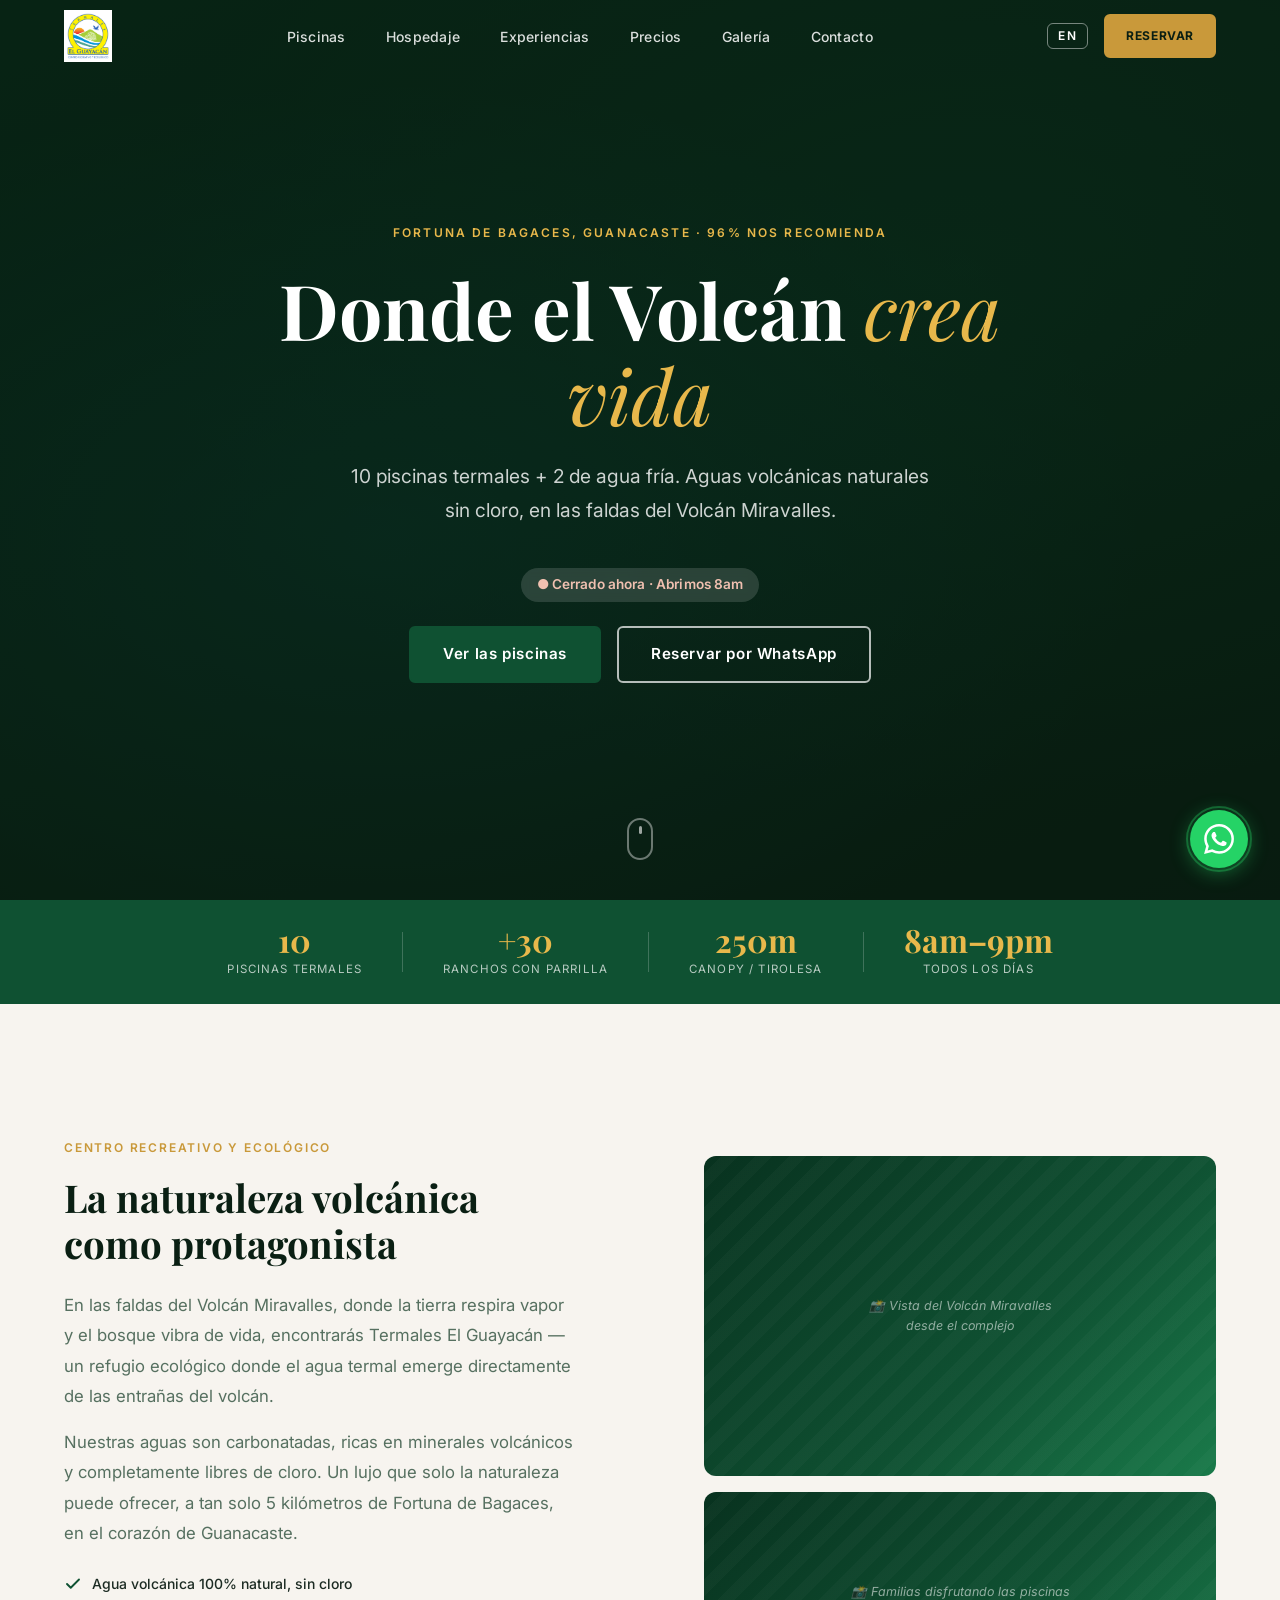
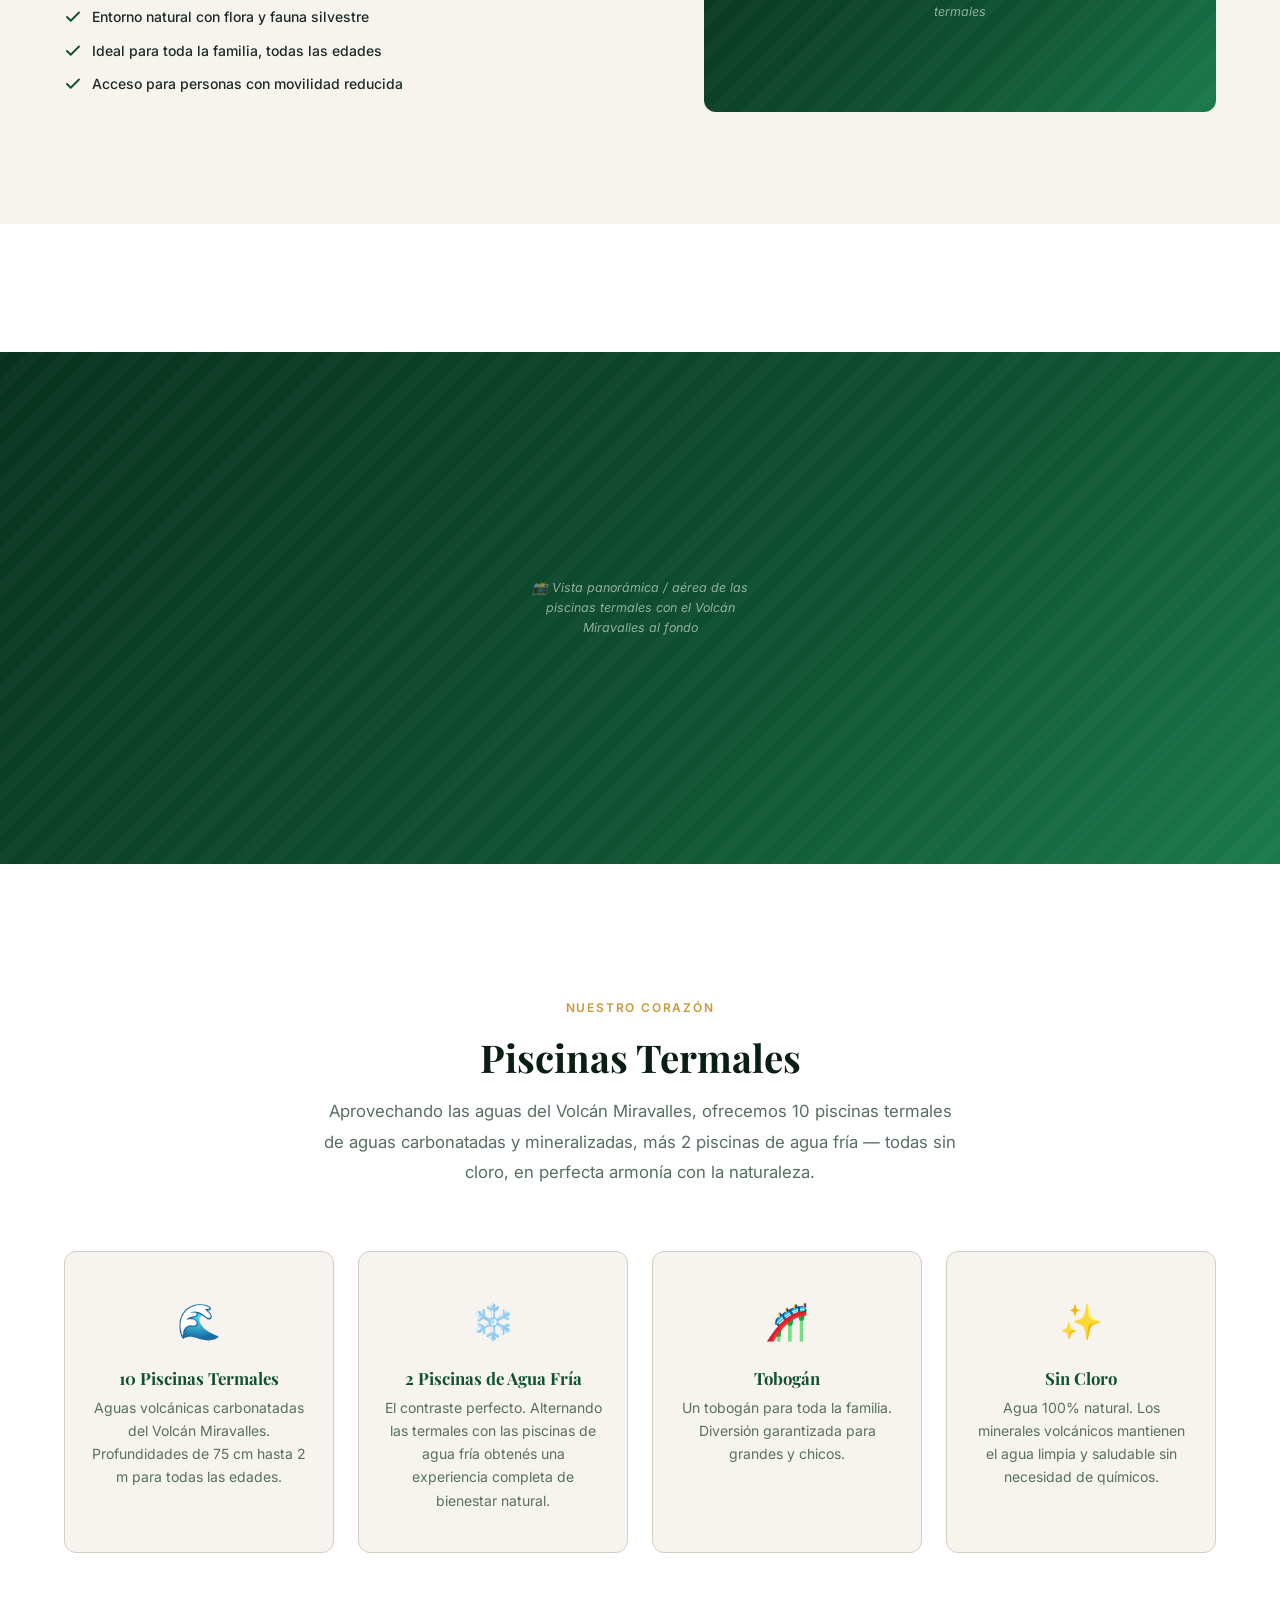
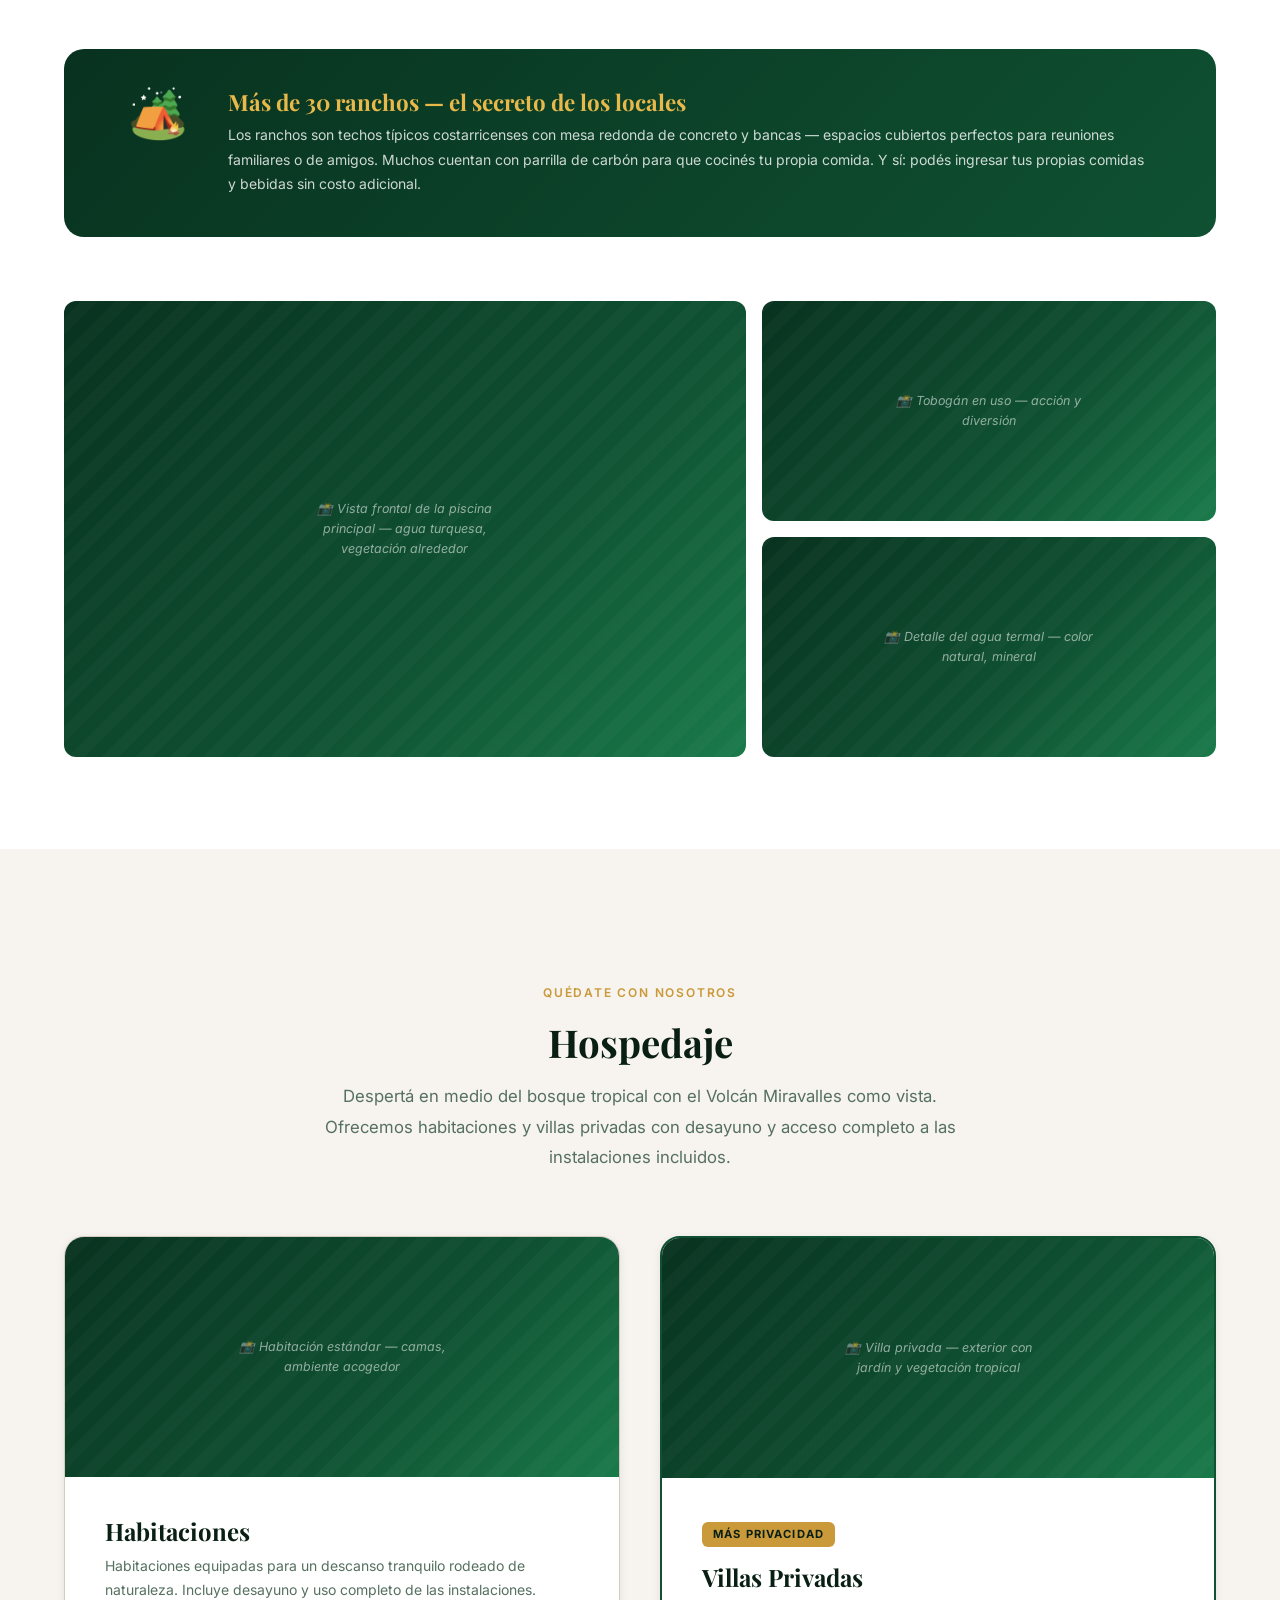
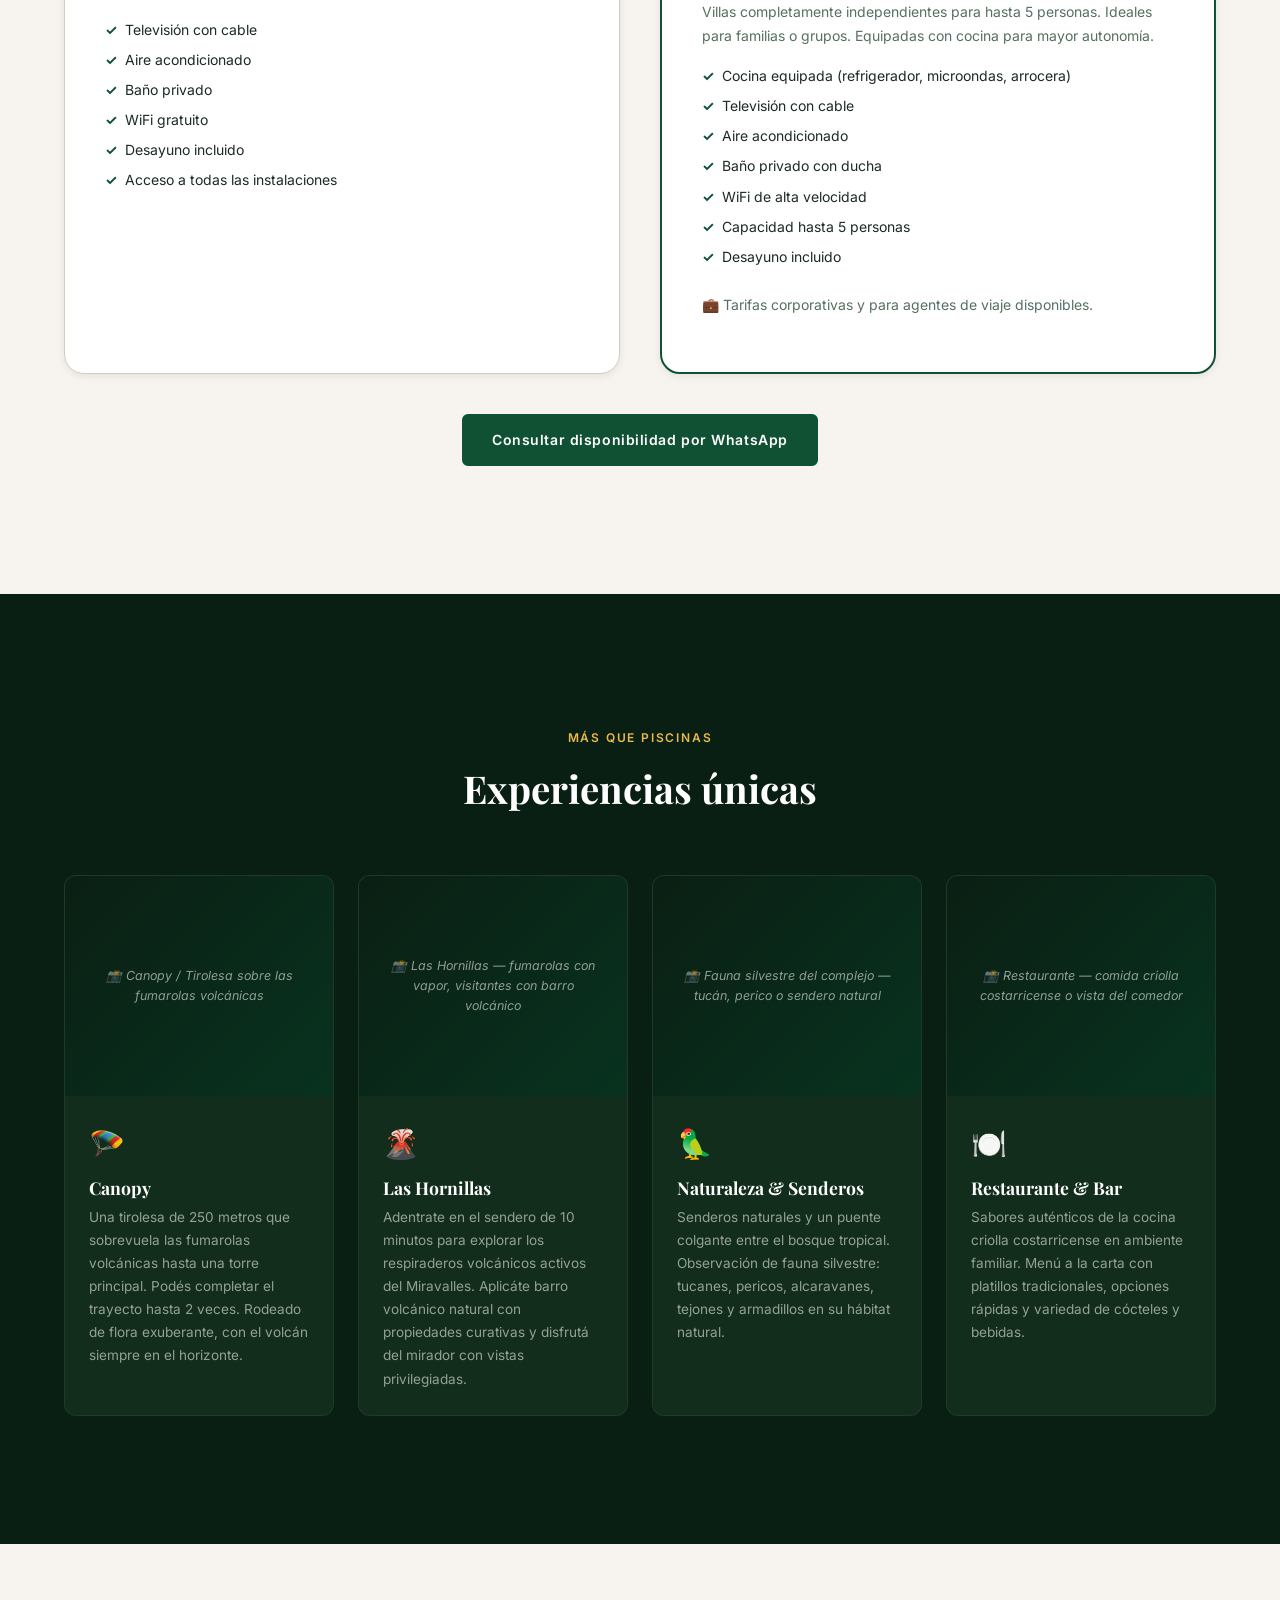
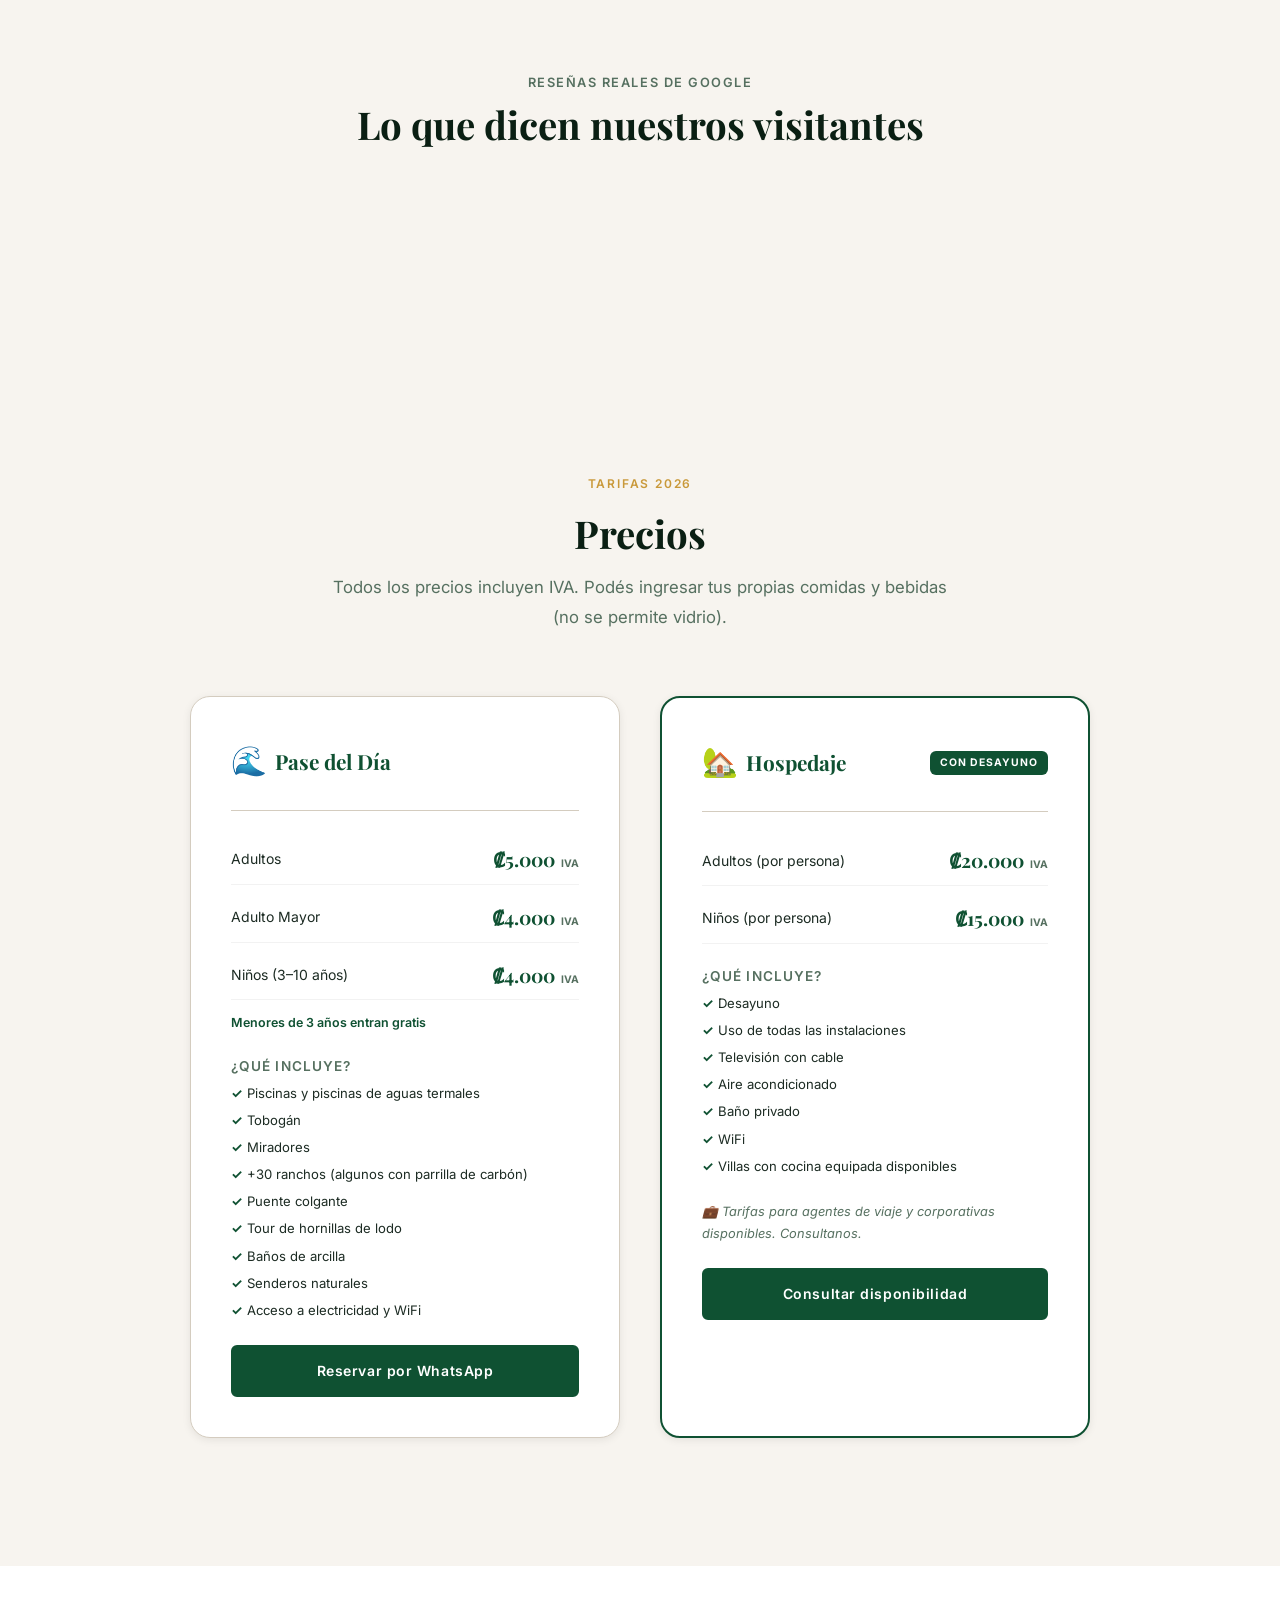
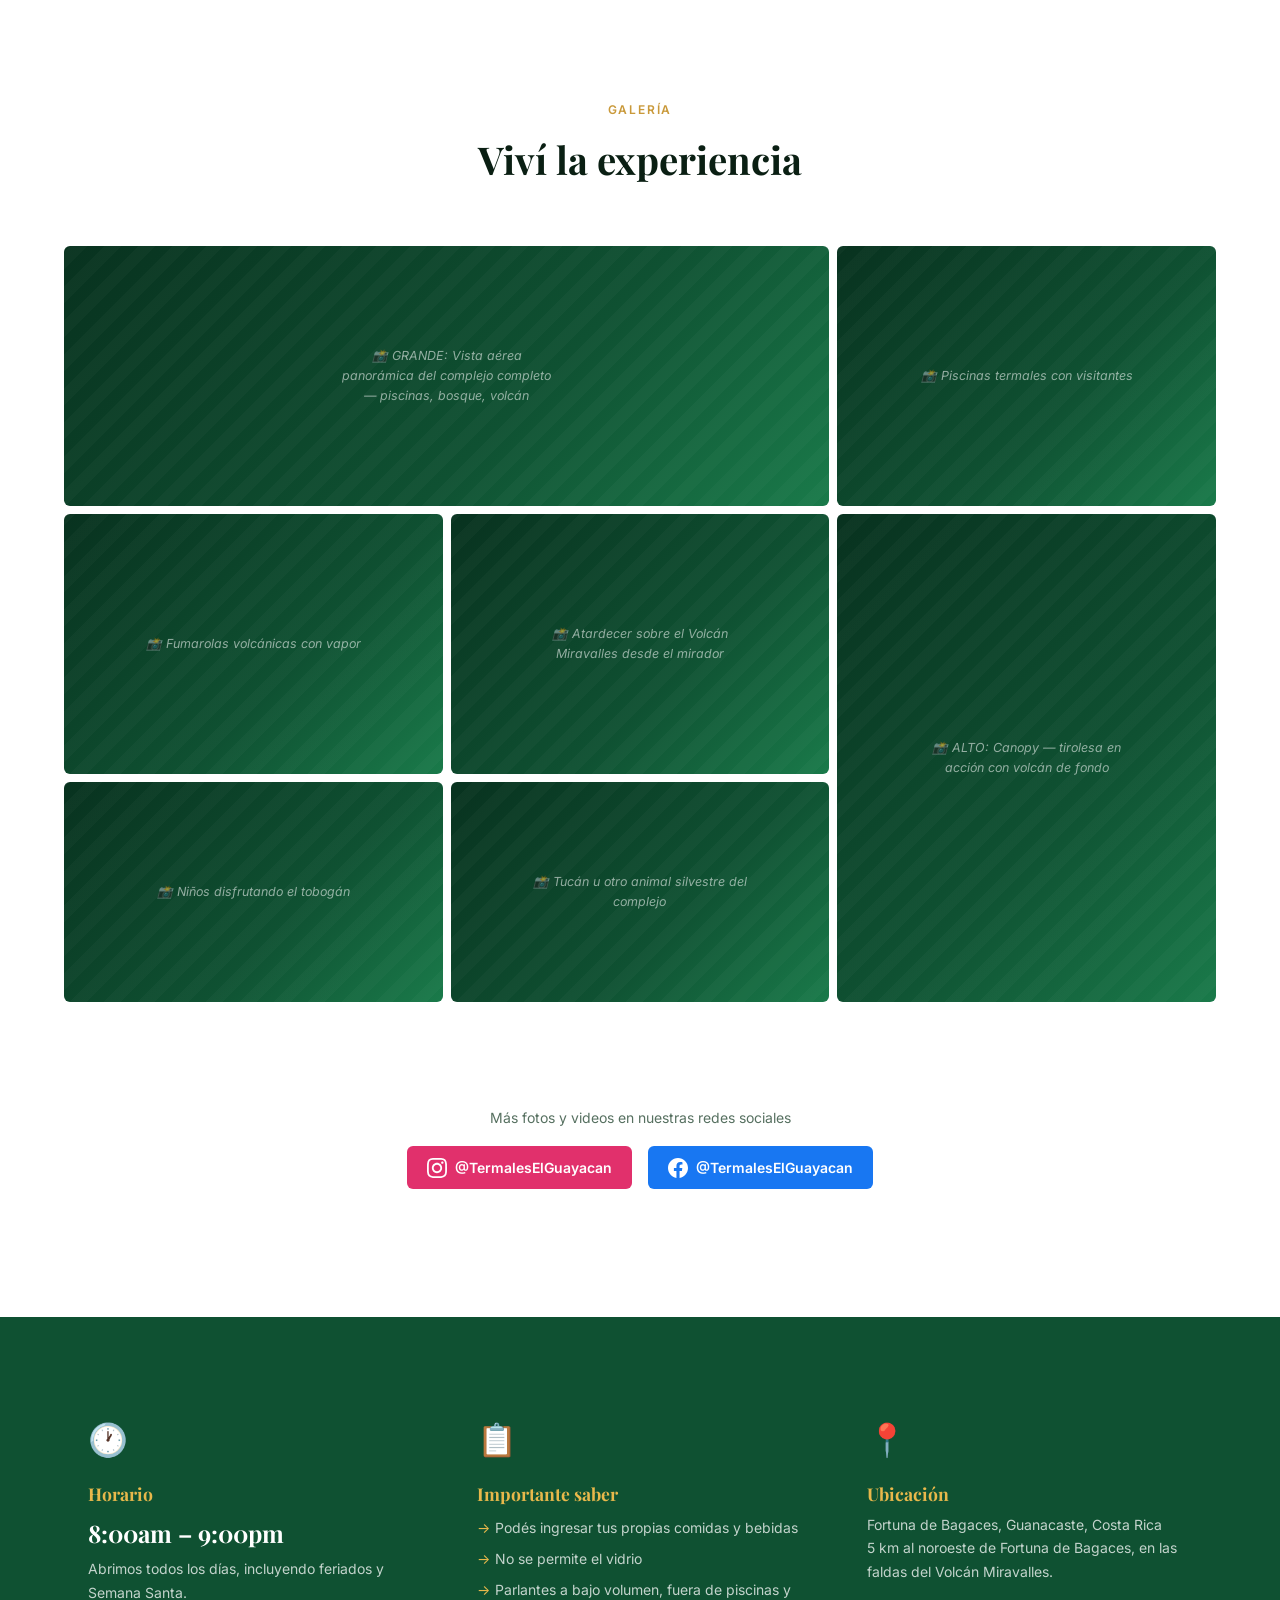
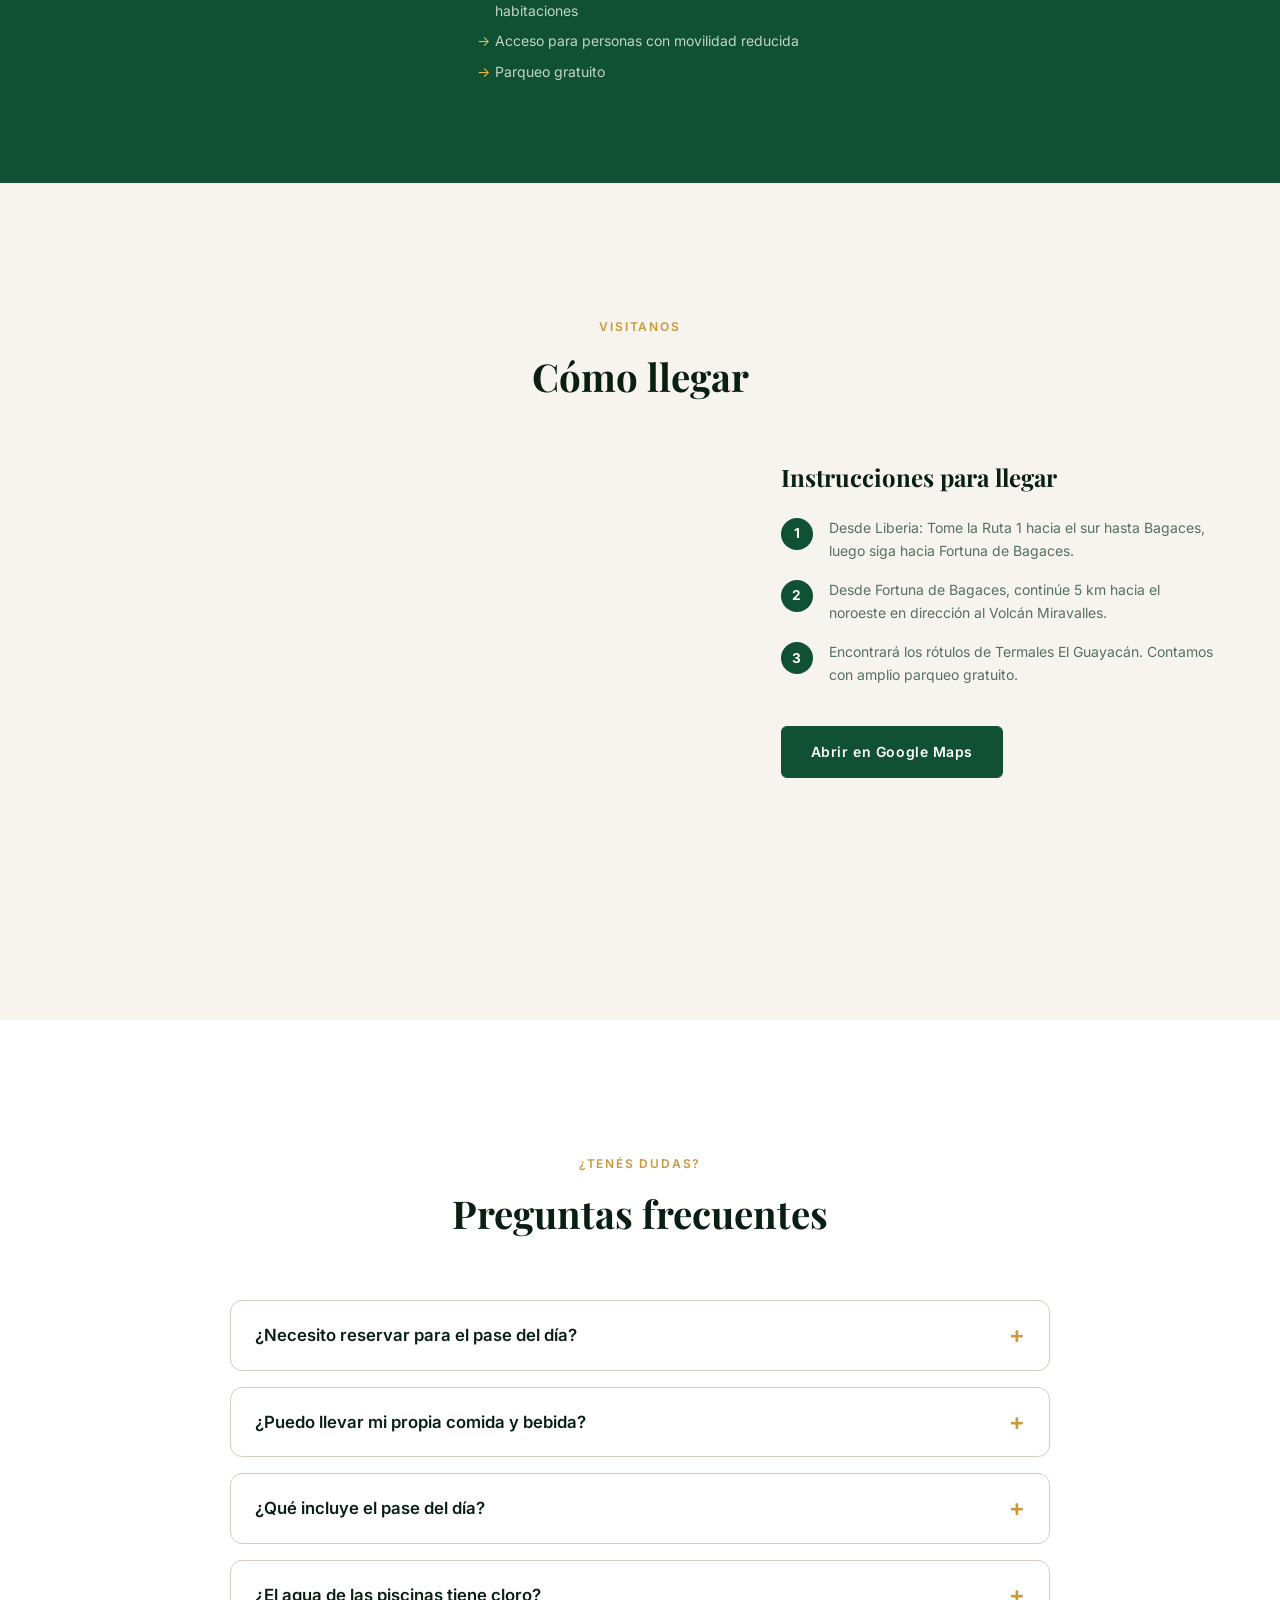
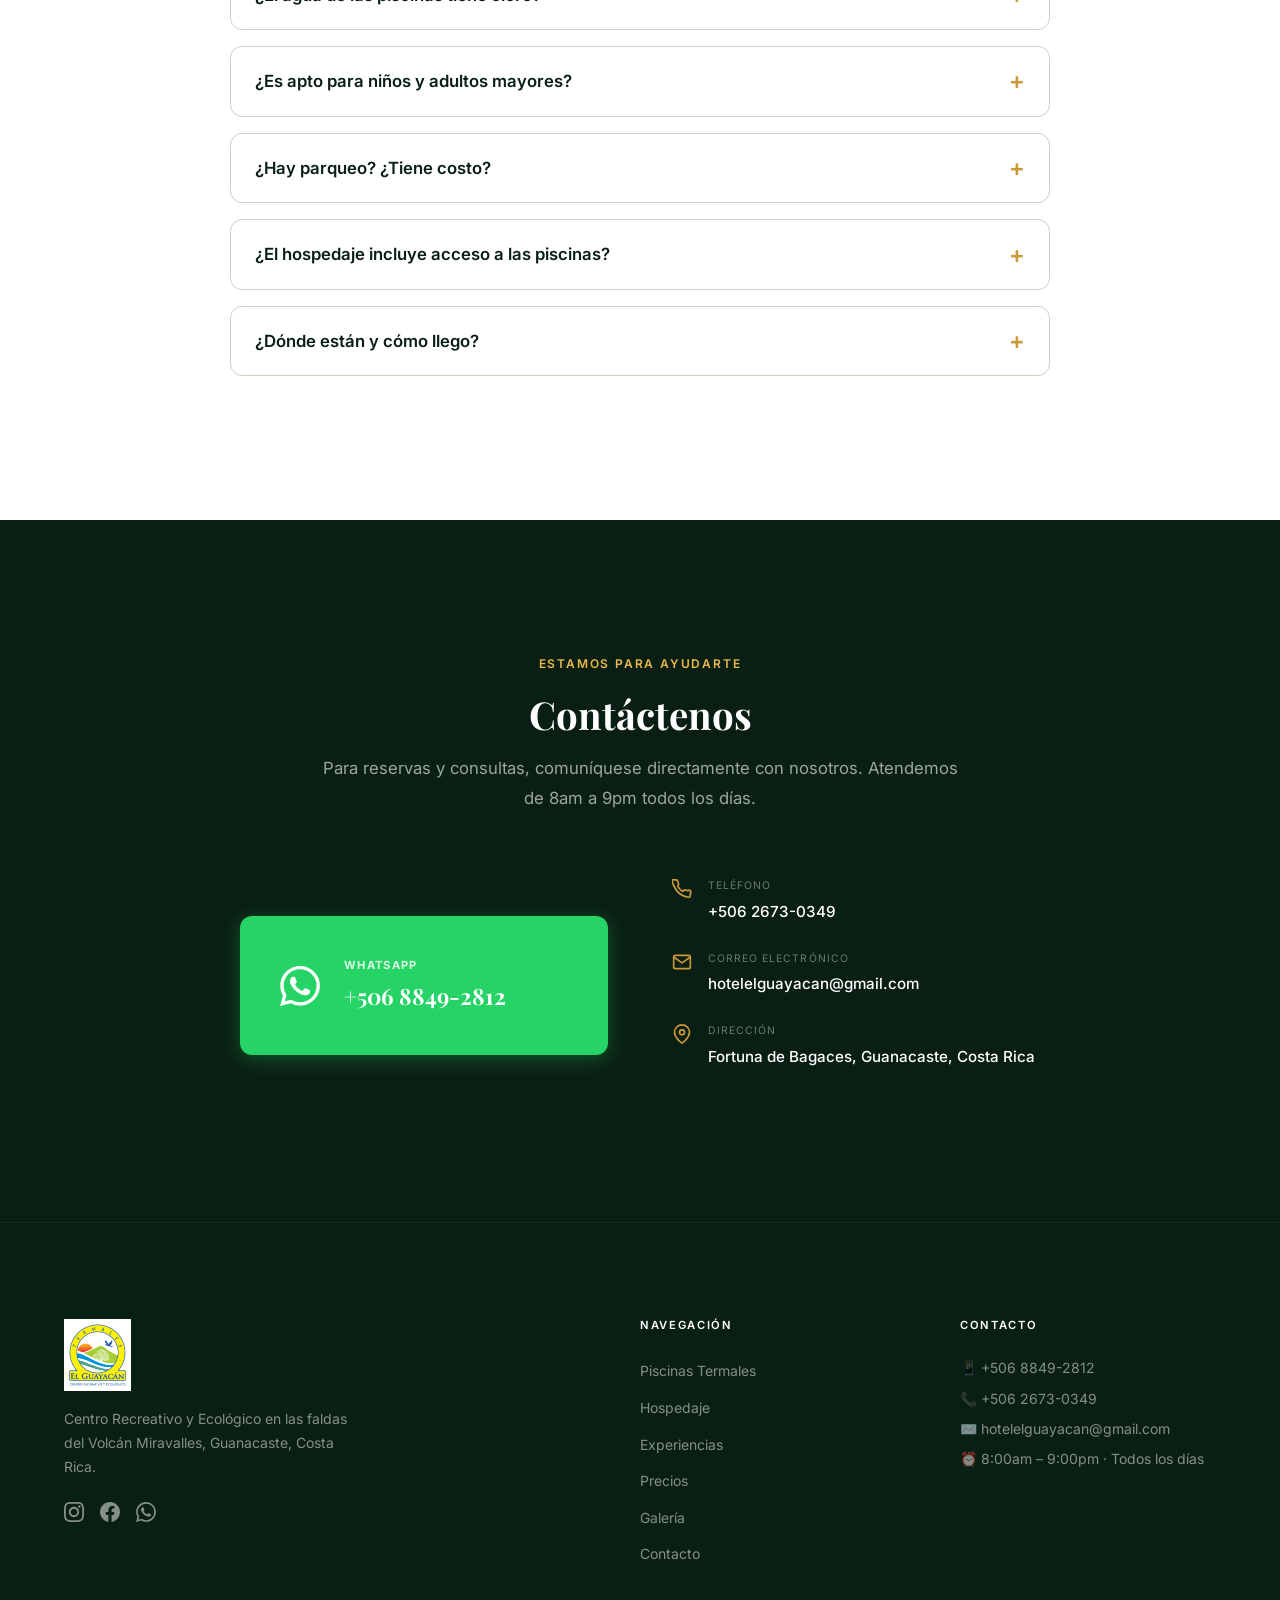
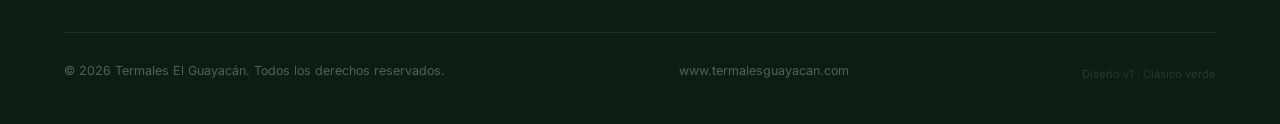
==== commit 545e8b6a: "feat: agrega versión en footer de todas las páginas Añade etiqueta de versión discreta (opacity 40%," ====
--- a/1/index.html
+++ b/1/index.html
@@ -1097,6 +1097,7 @@
         <p>
           <a href="https://www.termalesguayacan.com">www.termalesguayacan.com</a>
         </p>
+        <p style="font-size:.7rem;opacity:.4;margin-top:.5rem">Diseño v1 · Clásico verde</p>
       </div>
     </div>
   </footer>
